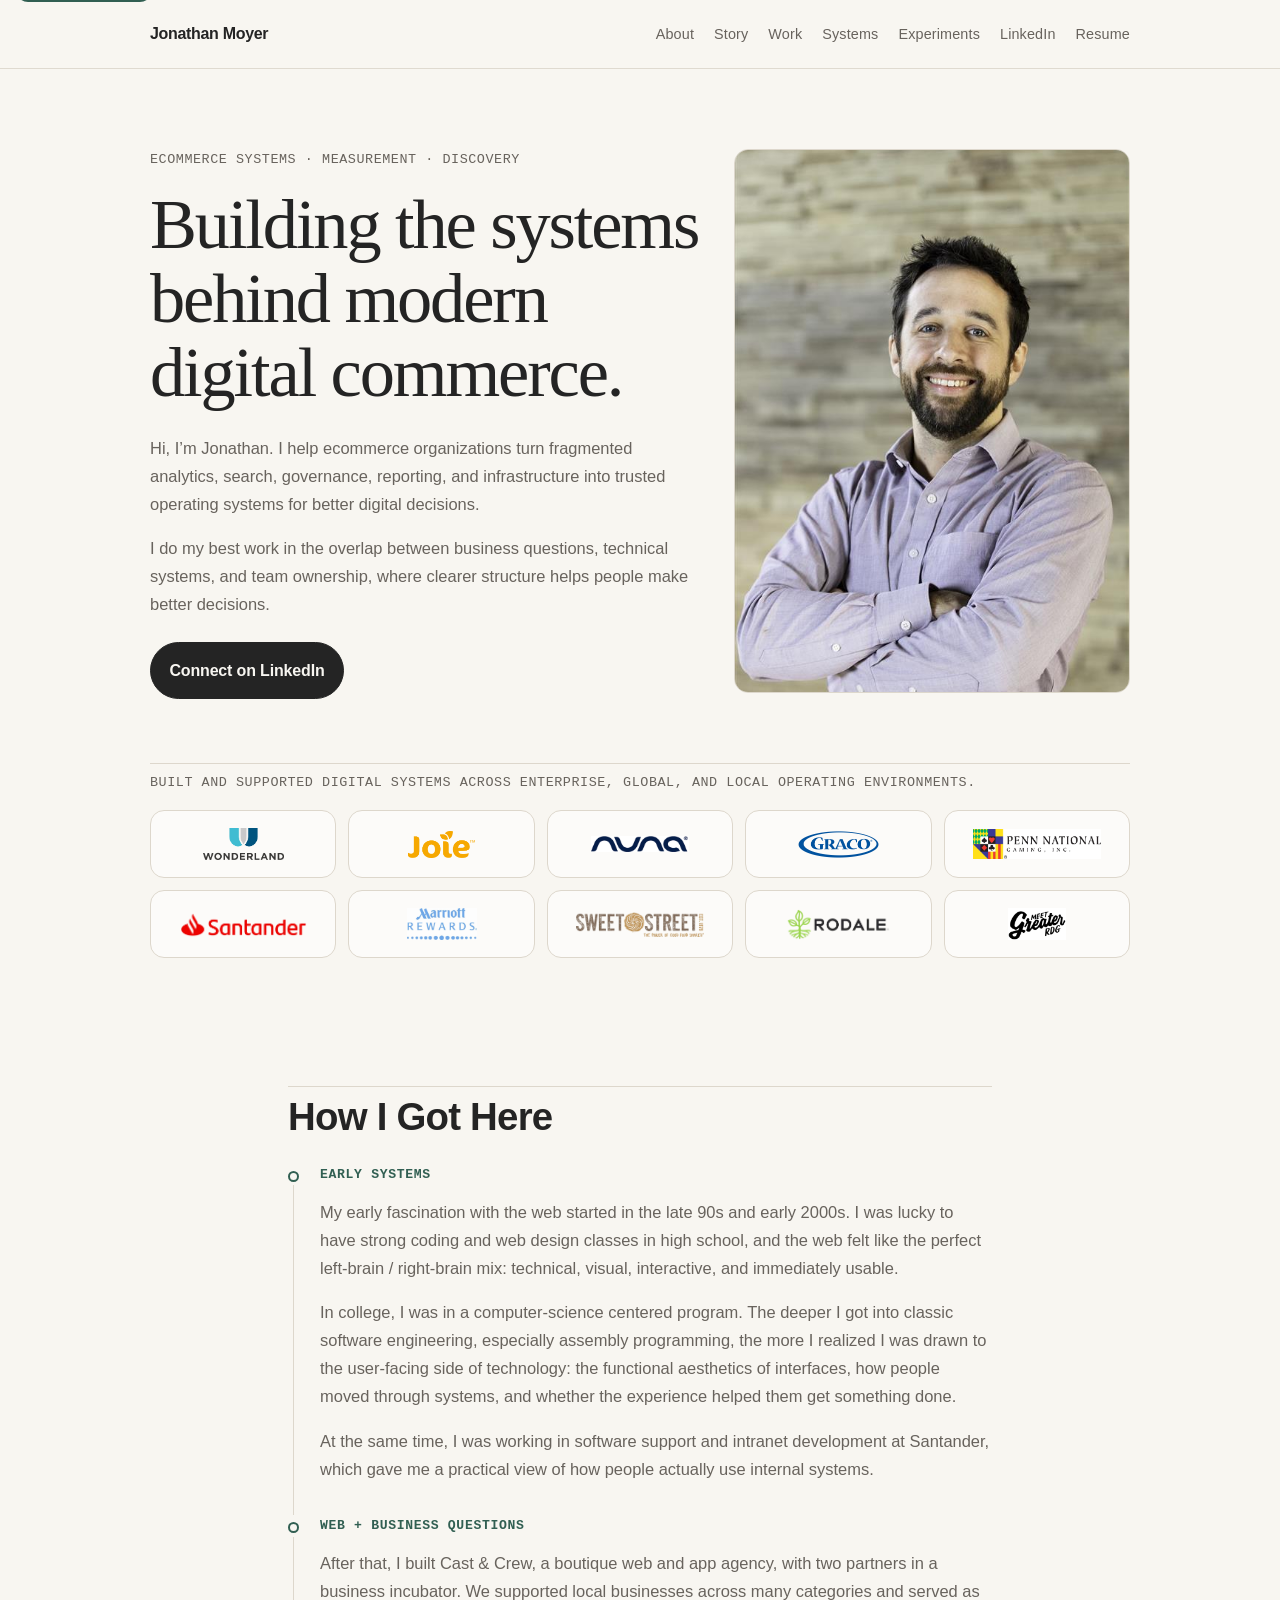
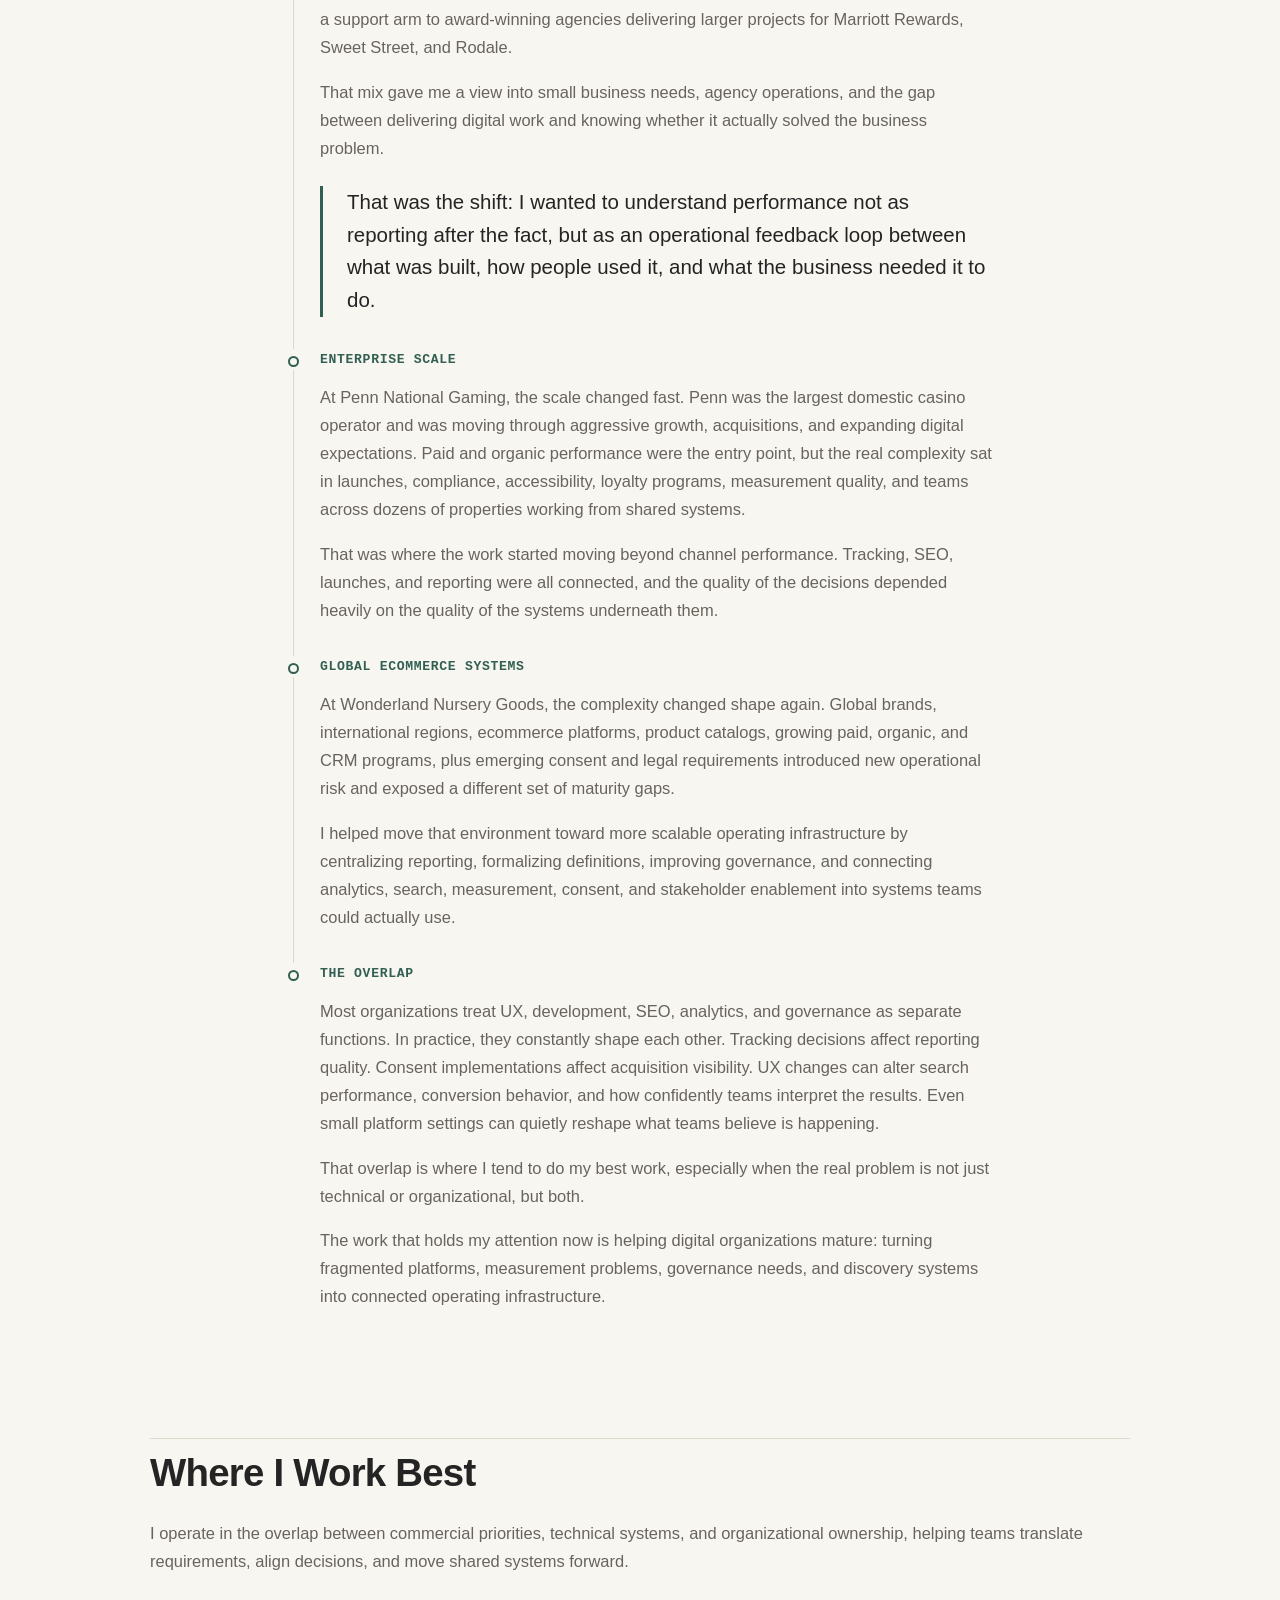
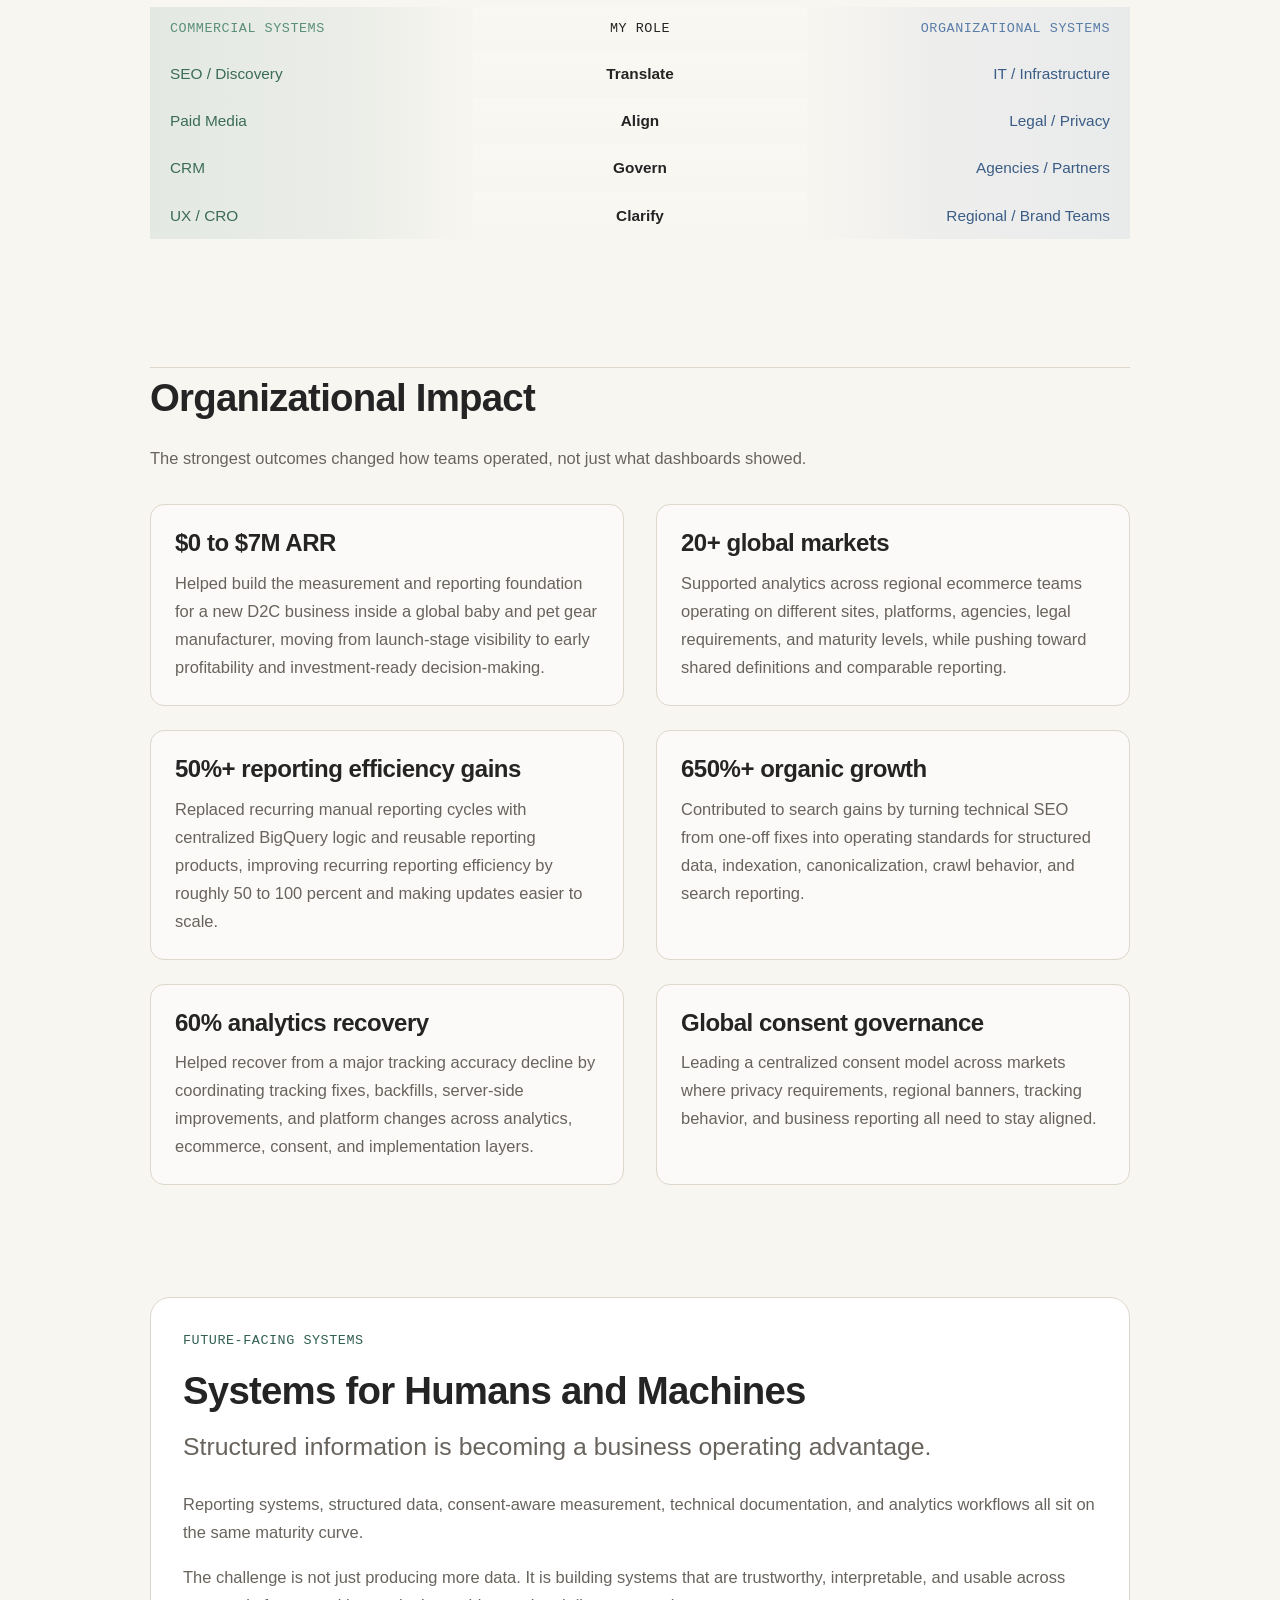
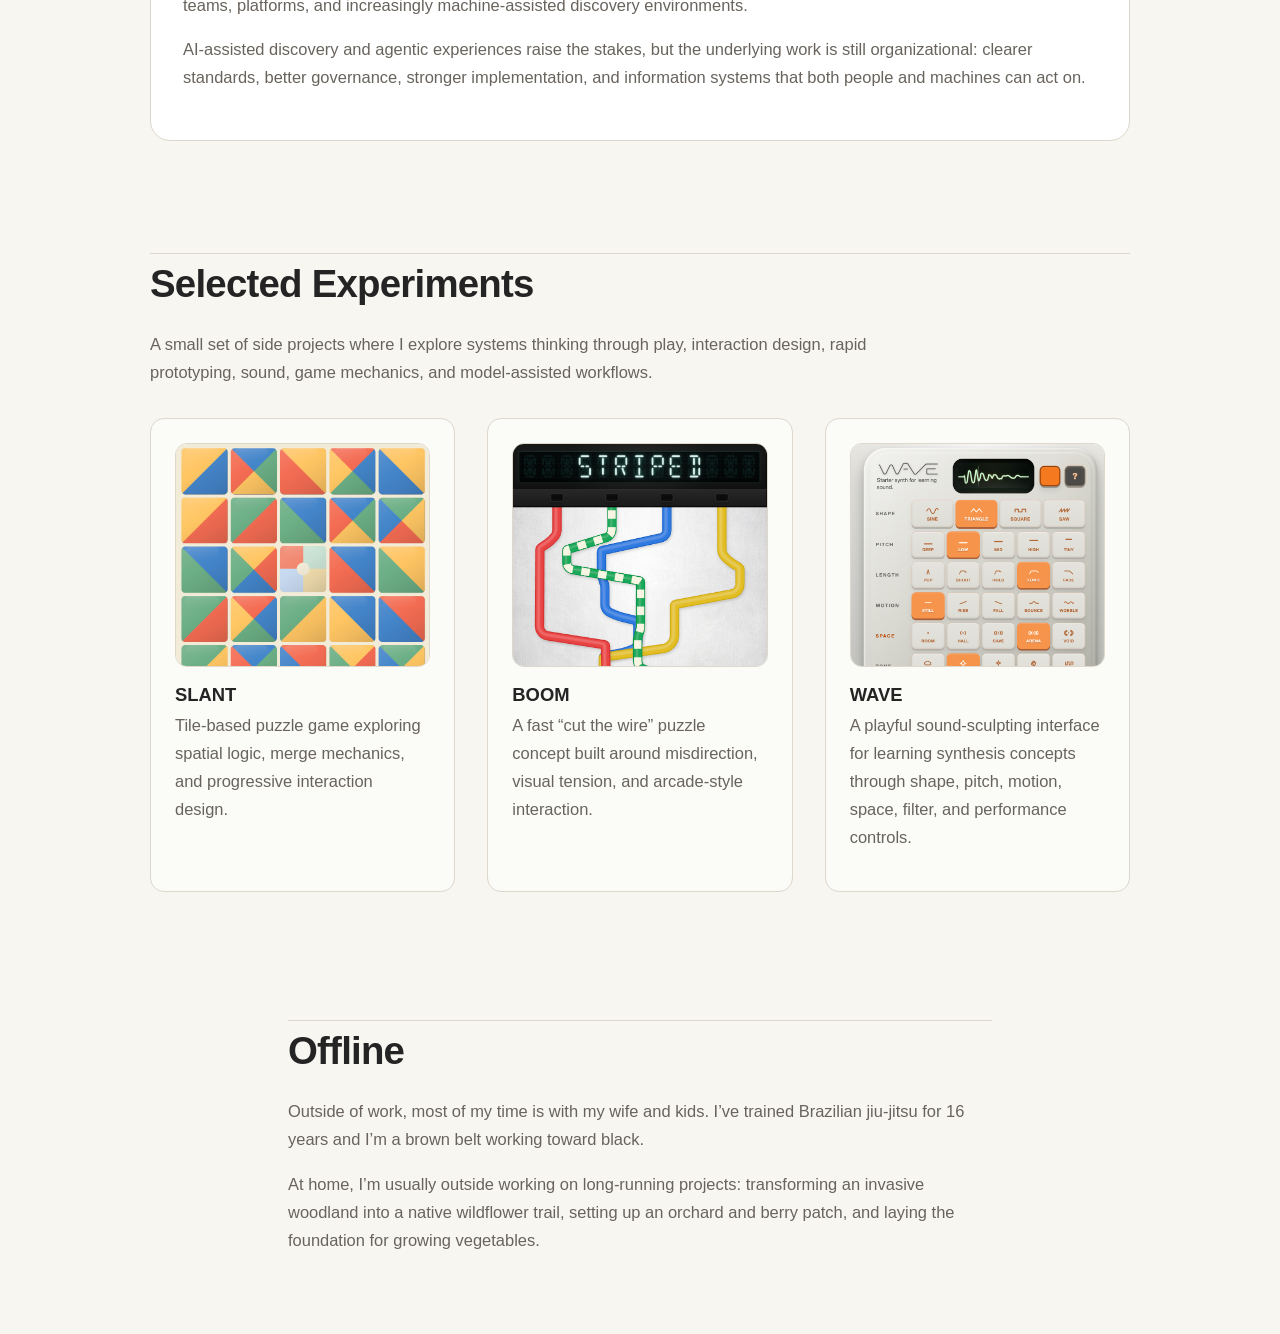
==== index.html @ b696baed "Launch" ====
<!DOCTYPE html>
<html lang="en">
  <head>
    <meta charset="UTF-8" />
    <meta name="viewport" content="width=device-width, initial-scale=1.0" />
    <meta
      name="description"
      content="Jonathan Moyer helps ecommerce organizations scale measurement, discovery, governance, and data infrastructure into trusted systems for better digital decision-making."
    />
    <title>Jonathan Moyer | Ecommerce Measurement Systems &amp; Digital Transformation</title>
    <link rel="canonical" href="https://jonathan-moyer.com/" />
    <meta property="og:type" content="profile" />
    <meta
      property="og:title"
      content="Jonathan Moyer | Ecommerce Measurement Systems & Digital Transformation"
    />
    <meta
      property="og:description"
      content="Measurement, discovery, governance, and data infrastructure for ecommerce organizations building more scalable digital operating systems."
    />
    <meta
      property="og:image"
      content="/assets/images/jonathan-moyer-portrait.jpg"
    />
    <meta property="og:url" content="https://jonathan-moyer.com/" />
    <meta name="twitter:card" content="summary_large_image" />
    <meta
      name="twitter:title"
      content="Jonathan Moyer | Ecommerce Measurement Systems & Digital Transformation"
    />
    <meta
      name="twitter:description"
      content="Measurement, discovery, governance, and data infrastructure for ecommerce organizations building more scalable digital operating systems."
    />
    <meta
      name="twitter:image"
      content="/assets/images/jonathan-moyer-portrait.jpg"
    />
    <link rel="llms.txt" href="/llms.txt" />
    <link rel="stylesheet" href="styles.css" />
    <script type="application/ld+json">
      {
        "@context": "https://schema.org",
        "@type": "Person",
        "name": "Jonathan Moyer",
        "url": "https://jonathan-moyer.com/",
        "image": "/assets/images/jonathan-moyer-portrait.jpg",
        "description": "Ecommerce analytics and measurement systems leader helping organizations turn fragmented analytics, search, governance, reporting, and infrastructure into trusted operating systems for better digital decisions.",
        "jobTitle": "Direct-to-Consumer Analytics Manager",
        "address": {
          "@type": "PostalAddress",
          "addressLocality": "Elverson",
          "addressRegion": "PA",
          "addressCountry": "US"
        },
        "sameAs": ["https://linkedin.com/in/jonathan-moyer"],
        "knowsAbout": [
          "Ecommerce measurement systems",
          "Data product strategy",
          "Technical SEO",
          "Search and discovery systems",
          "Digital analytics",
          "Consent governance",
          "Digital transformation",
          "Machine-readable systems",
          "Reporting infrastructure",
          "Platform governance",
          "BigQuery",
          "D2C ecommerce",
          "Structured data"
        ],
        "alumniOf": {
          "@type": "CollegeOrUniversity",
          "name": "Kutztown University"
        }
      }
    </script>
  </head>
  <body>
    <a class="skip-link" href="#main-content">Skip to content</a>

    <header class="site-header" id="top">
      <div class="container site-header__inner">
        <a class="site-title" href="#top">Jonathan Moyer</a>
        <nav class="site-nav" aria-label="Primary">
          <a href="#about">About</a>
          <a href="#story">Story</a>
          <a href="#work">Work</a>
          <a href="#systems">Systems</a>
          <a href="#projects">Experiments</a>
          <a
            href="https://linkedin.com/in/jonathan-moyer"
            target="_blank"
            rel="noreferrer"
            >LinkedIn</a
          >
          <a href="jonathan-moyer-resume.pdf" download>Resume</a>
        </nav>
      </div>
    </header>

    <main id="main-content" tabindex="-1">
      <!-- Hero -->
      <section class="section intro" id="about" aria-labelledby="about-heading">
        <div class="container intro__grid">
          <div class="intro__content">
            <p class="section-label">
              Ecommerce systems · Measurement · Discovery
            </p>
            <h1 id="about-heading">Building the systems behind modern digital commerce.</h1>
            <p>
              Hi, I&rsquo;m Jonathan. I help ecommerce organizations turn
              fragmented analytics, search, governance, reporting, and
              infrastructure into trusted operating systems for better digital
              decisions.
            </p>
            <p class="muted-note">
              I do my best work in the overlap between business questions,
              technical systems, and team ownership, where clearer structure
              helps people make better decisions.
            </p>

            <div class="hero-cta">
              <a
                class="button button--primary"
                href="https://linkedin.com/in/jonathan-moyer"
                target="_blank"
                rel="noreferrer"
              >
                Connect on LinkedIn
              </a>
            </div>

          </div>

          <figure class="photo-frame">
            <img
              class="profile-photo"
              src="assets/images/jonathan-moyer-portrait.jpg"
              alt="Portrait of Jonathan Moyer"
              width="533"
              height="800"
            />
          </figure>
        </div>
      </section>

      <!-- Brand strip -->
      <section class="section section--compact" aria-labelledby="brand-strip-heading">
        <div class="container">
          <h2 class="visually-hidden" id="brand-strip-heading">
            Organizations and brands
          </h2>
          <div class="section-heading section-heading--compact">
            <p class="section-label">
              Built and supported digital systems across enterprise, global,
              and local operating environments.
            </p>
          </div>

          <div class="logo-strip" aria-label="Organizations and brands">
            <div class="logo-tile logo-tile--image">
              <img
                src="assets/logos/wonderland.webp"
                alt="Wonderland logo"
                width="499"
                height="198"
                loading="lazy"
                decoding="async"
              />
            </div>
            <div class="logo-tile logo-tile--image">
              <img
                class="logo-image--scaled-down"
                src="assets/logos/joie.webp"
                alt="Joie logo"
                width="4174"
                height="1731"
                loading="lazy"
                decoding="async"
              />
            </div>
            <div class="logo-tile logo-tile--image">
              <img
                class="logo-image--nuna"
                src="assets/logos/nuna.webp"
                alt="Nuna logo"
                width="556"
                height="91"
                loading="lazy"
                decoding="async"
              />
            </div>
            <div class="logo-tile logo-tile--image">
              <img
                class="logo-image--scaled-down"
                src="assets/logos/graco.webp"
                alt="Graco logo"
                width="1280"
                height="432"
                loading="lazy"
                decoding="async"
              />
            </div>
            <div class="logo-tile logo-tile--image">
              <img
                src="assets/logos/tavo.webp"
                alt="Tavo logo"
                width="1653"
                height="388"
                loading="lazy"
                decoding="async"
              />
            </div>
            <div class="logo-tile logo-tile--image">
              <img
                src="assets/logos/santander.webp"
                alt="Santander logo"
                width="1053"
                height="237"
                loading="lazy"
                decoding="async"
              />
            </div>
            <div class="logo-tile logo-tile--image">
              <img
                src="assets/logos/marriott.webp"
                alt="Marriott logo"
                width="400"
                height="183"
                loading="lazy"
                decoding="async"
              />
            </div>
            <div class="logo-tile logo-tile--image">
              <img
                src="assets/logos/sweet-street.webp"
                alt="Sweet Street logo"
                width="1200"
                height="236"
                loading="lazy"
                decoding="async"
              />
            </div>
            <div class="logo-tile logo-tile--image">
              <img
                src="assets/logos/rodale.webp"
                alt="Rodale logo"
                width="916"
                height="272"
                loading="lazy"
                decoding="async"
              />
            </div>
            <div class="logo-tile logo-tile--image">
              <img
                src="assets/logos/meet-greater-reading.webp"
                alt="Meet Greater Reading logo"
                width="768"
                height="420"
                loading="lazy"
                decoding="async"
              />
            </div>
          </div>
        </div>
      </section>

      <!-- Story timeline -->
      <section class="section" id="story" aria-labelledby="story-heading">
        <div class="container prose-block">
          <div class="section-heading">
            <h2 id="story-heading">How I Got Here</h2>
          </div>

          <div class="story-flow">
            <div class="story-step">
              <p class="story-kicker">Early systems</p>
              <p>
                My early fascination with the web started in the late 90s and
                early 2000s. I was lucky to have strong coding and web design
                classes in high school, and the web felt like the perfect
                left-brain / right-brain mix: technical, visual, interactive,
                and immediately usable.
              </p>
              <p>
                In college, I was in a computer-science centered program. The
                deeper I got into classic software engineering, especially
                assembly programming, the more I realized I was drawn to the
                user-facing side of technology: the functional aesthetics of
                interfaces, how people moved through systems, and whether the
                experience helped them get something done.
              </p>
              <p>
                At the same time, I was working in software support and
                intranet development at Santander, which gave me a practical
                view of how people actually use internal systems.
              </p>
            </div>

            <div class="story-step">
              <p class="story-kicker">Web + business questions</p>
              <p>
                After that, I built Cast &amp; Crew, a boutique web and app
                agency, with two partners in a business incubator. We
                supported local businesses across many categories and served
                as a support arm to award-winning agencies delivering larger
                projects for Marriott Rewards, Sweet Street, and Rodale.
              </p>
              <p>
                That mix gave me a view into small business needs, agency
                operations, and the gap between delivering digital work and
                knowing whether it actually solved the business problem.
              </p>
              <p class="prose-callout">
                That was the shift: I wanted to understand performance not as
                reporting after the fact, but as an operational feedback loop
                between what was built, how people used it, and what the
                business needed it to do.
              </p>
            </div>

            <div class="story-step">
              <p class="story-kicker">Enterprise scale</p>
              <p>
                At Penn National Gaming, the scale changed fast. Penn was the
                largest domestic casino operator and was moving through
                aggressive growth, acquisitions, and expanding digital
                expectations. Paid and organic performance were the entry
                point, but the real complexity sat in launches, compliance,
                accessibility, loyalty programs, measurement quality, and
                teams across dozens of properties working from shared systems.
              </p>
              <p>
                That was where the work started moving beyond channel
                performance. Tracking, SEO, launches, and reporting were all
                connected, and the quality of the decisions depended heavily
                on the quality of the systems underneath them.
              </p>
            </div>

            <div class="story-step">
              <p class="story-kicker">Global ecommerce systems</p>
              <p>
                At Wonderland Nursery Goods, the complexity changed shape
                again. Global brands, international regions, ecommerce
                platforms, product catalogs, growing paid, organic, and CRM
                programs, plus emerging consent and legal requirements
                introduced new operational risk and exposed a different set
                of maturity gaps.
              </p>
              <p>
                I helped move that environment toward more scalable operating
                infrastructure by centralizing reporting, formalizing
                definitions, improving governance, and connecting analytics,
                search, measurement, consent, and stakeholder enablement into
                systems teams could actually use.
              </p>
            </div>

            <div class="story-step">
              <p class="story-kicker">The overlap</p>
              <p>
                Most organizations treat UX, development, SEO, analytics, and
                governance as separate functions. In practice, they
                constantly shape each other. Tracking decisions affect
                reporting quality. Consent implementations affect acquisition
                visibility. UX changes can alter search performance,
                conversion behavior, and how confidently teams interpret the
                results. Even small platform settings can quietly reshape
                what teams believe is happening.
              </p>
              <p>
                That overlap is where I tend to do my best work, especially
                when the real problem is not just technical or organizational,
                but both.
              </p>
              <p>
                The work that holds my attention now is helping digital
                organizations mature: turning fragmented platforms,
                measurement problems, governance needs, and discovery systems
                into connected operating infrastructure.
              </p>
            </div>
          </div>
        </div>
      </section>

      <!-- Operating model -->
      <section class="section" id="work" aria-labelledby="work-heading">
        <div class="container">
          <div class="section-heading">
            <h2 id="work-heading">Where I Work Best</h2>
          </div>

          <p class="section-intro">
            I operate in the overlap between commercial priorities, technical
            systems, and organizational ownership, helping teams translate
            requirements, align decisions, and move shared systems forward.
          </p>

          <div class="translation-model translation-model--desktop">
            <table class="translation-table" aria-label="Where I work best">
              <colgroup>
                <col class="translation-table__col--outer" />
                <col class="translation-table__col--center" />
                <col class="translation-table__col--outer" />
              </colgroup>
              <thead>
                <tr>
                  <th class="translation-head translation-head--inputs">
                    Commercial Systems
                  </th>
                  <th class="translation-head translation-head--center">
                    My Role
                  </th>
                  <th class="translation-head translation-head--constraints">
                    Organizational Systems
                  </th>
                </tr>
              </thead>
              <tbody>
                <tr>
                  <td class="translation-cell translation-cell--inputs">
                    <div class="translation-chip translation-chip--inputs">
                      SEO / Discovery
                    </div>
                  </td>
                  <td class="translation-cell translation-cell--center">
                    <div class="translation-chip translation-chip--center">
                      Translate
                    </div>
                  </td>
                  <td class="translation-cell translation-cell--constraints">
                    <div class="translation-chip translation-chip--constraints">
                      IT / Infrastructure
                    </div>
                  </td>
                </tr>
                <tr>
                  <td class="translation-cell translation-cell--inputs">
                    <div class="translation-chip translation-chip--inputs">
                      Paid Media
                    </div>
                  </td>
                  <td class="translation-cell translation-cell--center">
                    <div class="translation-chip translation-chip--center">
                      Align
                    </div>
                  </td>
                  <td class="translation-cell translation-cell--constraints">
                    <div class="translation-chip translation-chip--constraints">
                      Legal / Privacy
                    </div>
                  </td>
                </tr>
                <tr>
                  <td class="translation-cell translation-cell--inputs">
                    <div class="translation-chip translation-chip--inputs">
                      CRM
                    </div>
                  </td>
                  <td class="translation-cell translation-cell--center">
                    <div class="translation-chip translation-chip--center">
                      Govern
                    </div>
                  </td>
                  <td class="translation-cell translation-cell--constraints">
                    <div class="translation-chip translation-chip--constraints">
                      Agencies / Partners
                    </div>
                  </td>
                </tr>
                <tr>
                  <td class="translation-cell translation-cell--inputs">
                    <div class="translation-chip translation-chip--inputs">
                      UX / CRO
                    </div>
                  </td>
                  <td class="translation-cell translation-cell--center">
                    <div class="translation-chip translation-chip--center">
                      Clarify
                    </div>
                  </td>
                  <td class="translation-cell translation-cell--constraints">
                    <div class="translation-chip translation-chip--constraints">
                      Regional / Brand Teams
                    </div>
                  </td>
                </tr>
              </tbody>
            </table>
          </div>

          <div class="translation-stack translation-stack--mobile">
            <section class="translation-stack__group">
              <p class="translation-stack__eyebrow">Commercial Systems</p>
              <ul class="translation-stack__list" aria-label="Growth disciplines">
                <li>SEO / Discovery</li>
                <li>Paid Media</li>
                <li>CRM</li>
                <li>UX / CRO</li>
              </ul>
            </section>

            <section class="translation-stack__group translation-stack__group--center">
              <p class="translation-stack__eyebrow">My Role</p>
              <ul class="translation-stack__list" aria-label="Core operating actions">
                <li>Translate</li>
                <li>Align</li>
                <li>Govern</li>
                <li>Clarify</li>
              </ul>
            </section>

            <section class="translation-stack__group">
              <p class="translation-stack__eyebrow">
                Organizational Systems
              </p>
              <ul
                class="translation-stack__list"
                aria-label="Operating environment"
              >
                <li>IT / Infrastructure</li>
                <li>Legal / Privacy</li>
                <li>Agencies / Partners</li>
                <li>Regional / Brand Teams</li>
              </ul>
            </section>
          </div>
        </div>
      </section>

      <!-- Organizational impact -->
      <section class="section" id="impact" aria-labelledby="impact-heading">
        <div class="container">
          <div class="section-heading">
            <h2 id="impact-heading">Organizational Impact</h2>
          </div>

          <p class="section-intro">
            The strongest outcomes changed how teams operated, not just what
            dashboards showed.
          </p>

          <div class="impact-cards">
            <article class="impact-card">
              <h3>$0 to $7M ARR</h3>
              <p>
                Helped build the measurement and reporting foundation for a
                new D2C business inside a global baby and pet gear
                manufacturer, moving from launch-stage visibility to early
                profitability and investment-ready decision-making.
              </p>
            </article>

            <article class="impact-card">
              <h3>20+ global markets</h3>
              <p>
                Supported analytics across regional ecommerce teams operating
                on different sites, platforms, agencies, legal requirements,
                and maturity levels, while pushing toward shared definitions
                and comparable reporting.
              </p>
            </article>

            <article class="impact-card">
              <h3>50%+ reporting efficiency gains</h3>
              <p>
                Replaced recurring manual reporting cycles with centralized
                BigQuery logic and reusable reporting products, improving
                recurring reporting efficiency by roughly 50 to 100 percent
                and making updates easier to scale.
              </p>
            </article>

            <article class="impact-card">
              <h3>650%+ organic growth</h3>
              <p>
                Contributed to search gains by turning technical SEO from
                one-off fixes into operating standards for structured data,
                indexation, canonicalization, crawl behavior, and search
                reporting.
              </p>
            </article>

            <article class="impact-card">
              <h3>60% analytics recovery</h3>
              <p>
                Helped recover from a major tracking accuracy decline by
                coordinating tracking fixes, backfills, server-side
                improvements, and platform changes across analytics,
                ecommerce, consent, and implementation layers.
              </p>
            </article>

            <article class="impact-card">
              <h3>Global consent governance</h3>
              <p>
                Leading a centralized consent model across markets where
                privacy requirements, regional banners, tracking behavior,
                and business reporting all need to stay aligned.
              </p>
            </article>
          </div>
        </div>
      </section>

      <!-- Future-facing systems -->
      <section class="section section--ai-process" id="systems" aria-labelledby="systems-heading">
        <div class="container">
          <div class="ai-process-card">
            <p class="section-label">Future-facing systems</p>
            <h2 id="systems-heading">Systems for Humans and Machines</h2>
            <p class="ai-process-lede">
              Structured information is becoming a business operating
              advantage.
            </p>
            <p>
              Reporting systems, structured data, consent-aware measurement,
              technical documentation, and analytics workflows all sit on the
              same maturity curve.
            </p>
            <p>
              The challenge is not just producing more data. It is building
              systems that are trustworthy, interpretable, and usable across
              teams, platforms, and increasingly machine-assisted discovery
              environments.
            </p>
            <p>
              AI-assisted discovery and agentic experiences raise the stakes,
              but the underlying work is still organizational: clearer
              standards, better governance, stronger implementation, and
              information systems that both people and machines can act on.
            </p>
          </div>
        </div>
      </section>

      <!-- Selected experiments -->
      <section class="section" id="projects" aria-labelledby="projects-heading">
        <div class="container">
          <div class="section-heading">
            <h2 id="projects-heading">Selected Experiments</h2>
          </div>

          <div class="prose-block prose-block--wide">
            <p>
              A small set of side projects where I explore systems thinking
              through play, interaction design, rapid prototyping, sound,
              game mechanics, and model-assisted workflows.
            </p>
          </div>

          <div class="project-grid">
            <article class="project-card">
              <img
                class="project-preview"
                src="assets/projects/slant-preview.png"
                alt="SLANT project preview showing the puzzle game interface"
                width="800"
                height="800"
                loading="lazy"
                decoding="async"
              />
              <h3>SLANT</h3>
              <p>
                Tile-based puzzle game exploring spatial logic, merge
                mechanics, and progressive interaction design.
              </p>
            </article>

            <article class="project-card">
              <img
                class="project-preview"
                src="assets/projects/boom-preview.png"
                alt="BOOM project preview showing the puzzle game interface"
                width="800"
                height="800"
                loading="lazy"
                decoding="async"
              />
              <h3>BOOM</h3>
              <p>
                A fast &ldquo;cut the wire&rdquo; puzzle concept built around
                misdirection, visual tension, and arcade-style interaction.
              </p>
            </article>

            <article class="project-card">
              <img
                class="project-preview"
                src="assets/projects/wave-preview.png"
                alt="WAVE project preview showing a sound synthesis interface study"
                width="240"
                height="408"
                loading="lazy"
                decoding="async"
              />
              <h3>WAVE</h3>
              <p>
                A playful sound-sculpting interface for learning synthesis
                concepts through shape, pitch, motion, space, filter, and
                performance controls.
              </p>
            </article>
          </div>
        </div>
      </section>

      <!-- Offline / personal context -->
      <section class="section" id="offline" aria-labelledby="offline-heading">
        <div class="container prose-block">
          <div class="section-heading">
            <h2 id="offline-heading">Offline</h2>
          </div>

          <p>
            Outside of work, most of my time is with my wife and kids.
            I&rsquo;ve trained Brazilian jiu-jitsu for 16 years and I&rsquo;m a
            brown belt working toward black.
          </p>
          <p>
            At home, I&rsquo;m usually outside working on long-running projects:
            transforming an invasive woodland into a native wildflower trail,
            setting up an orchard and berry patch, and laying the foundation
            for growing vegetables.
          </p>
        </div>
      </section>

    </main>
  </body>
</html>
---- styles.css ----
:root {
  --color-bg: #f8f6f1;
  --color-surface: #ffffff;
  --color-text: #242424;
  --color-muted: #68635d;
  --color-border: #ddd7cc;
  --color-accent: #315f52;
  --color-accent-soft: #e5eee9;
  --max-width: 980px;
  --radius: 14px;
  --font-sans: "IBM Plex Sans", "Inter", "Segoe UI", sans-serif;
  --font-serif: "Iowan Old Style", "Palatino Linotype", "Book Antiqua",
    "Georgia", serif;
  --font-mono: "IBM Plex Mono", "SFMono-Regular", monospace;
  --font-heading: var(--font-sans);
  --font-body: var(--font-sans);
  --space-1: 0.5rem;
  --space-2: 0.75rem;
  --space-3: 1rem;
  --space-4: 1.5rem;
  --space-5: 2rem;
  --space-6: 3rem;
  --space-7: 4rem;
  --space-8: 5rem;
}

*,
*::before,
*::after {
  box-sizing: border-box;
}

html {
  scroll-behavior: smooth;
}

body {
  margin: 0;
  background: var(--color-bg);
  color: var(--color-text);
  font-family: var(--font-sans);
  line-height: 1.7;
  text-rendering: optimizeLegibility;
}

a {
  color: var(--color-accent);
  text-decoration-thickness: 0.08em;
  text-underline-offset: 0.16em;
}

a:hover {
  color: #22483d;
}

a:focus-visible,
button:focus-visible {
  outline: 3px solid rgba(49, 95, 82, 0.28);
  outline-offset: 4px;
}

.skip-link {
  position: absolute;
  left: 1rem;
  top: -3rem;
  z-index: 20;
  padding: 0.7rem 0.95rem;
  border-radius: 0.75rem;
  background: var(--color-accent);
  color: #fff;
}

.skip-link:focus {
  top: 1rem;
}

main:focus {
  outline: none;
}

.container {
  width: min(calc(100% - 2rem), var(--max-width));
  margin: 0 auto;
}

.visually-hidden {
  position: absolute;
  width: 1px;
  height: 1px;
  padding: 0;
  margin: -1px;
  overflow: hidden;
  clip: rect(0, 0, 0, 0);
  white-space: nowrap;
  border: 0;
}

.section {
  padding: var(--space-7) 0;
  scroll-margin-top: 5rem;
}

.section--compact {
  padding-top: 0;
}

.section--ai-process {
  padding: var(--space-6) 0;
}

.site-header {
  position: sticky;
  top: 0;
  z-index: 10;
  border-bottom: 1px solid rgba(221, 215, 204, 0.9);
  background: rgba(248, 246, 241, 0.92);
  backdrop-filter: blur(8px);
}

.site-header__inner {
  display: flex;
  align-items: center;
  justify-content: space-between;
  gap: var(--space-3);
  min-height: 4.25rem;
}

.site-title {
  font-family: var(--font-heading);
  color: var(--color-text);
  font-size: 1rem;
  font-weight: 700;
  letter-spacing: -0.02em;
  text-decoration: none;
}

.site-nav {
  display: flex;
  flex-wrap: wrap;
  justify-content: flex-end;
  gap: 0.75rem 1.25rem;
}

.site-nav a {
  color: var(--color-muted);
  font-family: var(--font-body);
  font-size: 0.9rem;
  font-weight: 500;
  letter-spacing: 0.01em;
  text-decoration: none;
}

.site-nav a:hover,
.site-nav a:focus-visible {
  color: var(--color-text);
}

.intro {
  padding-top: var(--space-8);
}

.intro__grid {
  display: grid;
  gap: var(--space-5);
  align-items: start;
}

.intro__content,
.prose-block,
.timeline,
.topic-list,
.statement-list,
.simple-list,
.contact-list {
  max-width: 44rem;
}

h1,
h2,
h3,
p,
ul,
ol,
dl,
figure {
  margin-top: 0;
}

h1 {
  margin-bottom: var(--space-4);
  font-family: var(--font-serif);
  font-size: clamp(2.7rem, 7vw, 4.4rem);
  font-weight: 500;
  line-height: 1.05;
  letter-spacing: -0.03em;
}

h2 {
  margin-bottom: var(--space-4);
  font-size: clamp(1.8rem, 4vw, 2.4rem);
  line-height: 1.15;
  letter-spacing: -0.02em;
}

h3 {
  margin-bottom: 0.25rem;
  font-size: 1.15rem;
  line-height: 1.3;
}

p,
li,
dd,
figcaption {
  font-size: 1.03rem;
}

.section-label {
  margin-bottom: var(--space-3);
  color: var(--color-muted);
  font-family: var(--font-mono);
  font-size: 0.84rem;
  letter-spacing: 0.04em;
  text-transform: uppercase;
}

.section-label::before {
  display: none;
}

.intro__content p,
.prose-block p,
.timeline__content p,
.topic-list dd,
.contact-list li,
.project-card p,
.impact-item,
figcaption,
.muted-note {
  color: var(--color-muted);
}

.section-heading {
  margin-bottom: var(--space-4);
  padding-top: var(--space-1);
  border-top: 1px solid var(--color-border);
}

.section-heading--compact {
  margin-bottom: var(--space-3);
}

.inline-links {
  display: grid;
  gap: var(--space-3);
  margin: var(--space-5) 0 0;
  padding: 0;
  list-style: none;
}

.inline-links li {
  display: flex;
  flex-wrap: wrap;
  gap: 0.5rem;
  padding-top: var(--space-3);
  border-top: 1px solid var(--color-border);
}

.inline-links span {
  min-width: 4.5rem;
  color: var(--color-text);
  font-weight: 600;
}

.prose-block ul:not(.inline-links):not(.capability-list),
.story-step ul:not(.capability-list),
.ai-process-card ul:not(.capability-list) {
  margin: var(--space-3) 0;
  padding: 0;
  list-style: none;
}

.prose-block ul:not(.inline-links):not(.capability-list) li,
.story-step ul:not(.capability-list) li,
.ai-process-card ul:not(.capability-list) li {
  position: relative;
  margin-bottom: 0.75rem;
  padding-left: 1.15rem;
}

.prose-block ul:not(.inline-links):not(.capability-list) li::before,
.story-step ul:not(.capability-list) li::before,
.ai-process-card ul:not(.capability-list) li::before {
  content: "";
  position: absolute;
  left: 0;
  top: 0.72em;
  width: 0.42rem;
  height: 0.42rem;
  border: 1px solid rgba(104, 99, 93, 0.55);
  border-radius: 999px;
  background: var(--color-bg);
  box-shadow: 0 0 0 2px rgba(49, 95, 82, 0.025);
  transform: translateY(-50%);
}

.prose-block ul:not(.inline-links):not(.capability-list) li:last-child,
.story-step ul:not(.capability-list) li:last-child,
.ai-process-card ul:not(.capability-list) li:last-child {
  margin-bottom: 0;
}

.hero-cta {
  margin-top: var(--space-4);
}

.hero-cta__note {
  margin-top: var(--space-3);
  max-width: 30rem;
  color: var(--color-muted);
  font-size: 0.96rem;
}

.button {
  display: inline-flex;
  align-items: center;
  justify-content: center;
  padding: 0.85rem 1.15rem;
  border-radius: 999px;
  text-decoration: none;
  transition: background-color 160ms ease, border-color 160ms ease, color 160ms ease;
}

.button--primary {
  background: var(--color-text);
  color: var(--color-bg);
  border: 1px solid var(--color-text);
  font-weight: 600;
  letter-spacing: -0.01em;
}

.button--primary:hover {
  background: transparent;
  color: var(--color-text);
}

.photo-frame {
  margin: 0;
}

.profile-photo {
  display: block;
  width: 100%;
  height: 25rem;
  border: 1px solid var(--color-border);
  border-radius: var(--radius);
  background: rgba(255, 255, 255, 0.75);
  object-fit: cover;
  object-position: 52% 18%;
}

.placeholder-box {
  display: grid;
  place-items: center;
  min-height: 12rem;
  padding: var(--space-4);
  border: 1px dashed #b9c2bc;
  border-radius: var(--radius);
  background:
    linear-gradient(180deg, rgba(229, 238, 233, 0.7), rgba(255, 255, 255, 0.9));
  color: var(--color-muted);
  text-align: center;
}

.placeholder-box span {
  max-width: 14rem;
}

.placeholder-box--photo {
  min-height: 22rem;
}

.photo-frame figcaption {
  margin-top: var(--space-2);
}

.logo-strip {
  display: grid;
  grid-template-columns: repeat(2, minmax(0, 1fr));
  gap: var(--space-2);
}

.logo-tile {
  display: flex;
  align-items: center;
  justify-content: center;
  min-height: 4.25rem;
  padding: 0.9rem 1rem;
  border: 1px solid var(--color-border);
  border-radius: var(--radius);
  background: rgba(255, 255, 255, 0.6);
  color: var(--color-muted);
  font-size: 0.96rem;
}

.logo-tile--text {
  justify-content: flex-start;
}

.logo-tile--image {
  padding: 0.85rem 1rem;
}

.logo-tile img {
  display: block;
  width: auto;
  max-width: 84%;
  height: 2rem;
  max-height: none;
  object-fit: contain;
  object-position: center;
  filter: none;
  opacity: 1;
  mix-blend-mode: normal;
}

.logo-tile img.logo-image--scaled-down {
  height: 1.72rem;
}

.logo-tile img.logo-image--nuna {
  height: 1rem;
}

.timeline {
  margin: 0;
  padding: 0;
  list-style: none;
}

.timeline__item {
  display: grid;
  gap: var(--space-2);
  padding: var(--space-4) 0;
  border-top: 1px solid var(--color-border);
}

.timeline__item:last-child {
  border-bottom: 1px solid var(--color-border);
}

.timeline__date {
  margin: 0;
  color: var(--color-muted);
  font-family: var(--font-mono);
  font-size: 0.84rem;
  letter-spacing: 0.04em;
  text-transform: uppercase;
}

.timeline__org {
  margin-bottom: var(--space-2);
  color: var(--color-text);
  font-weight: 600;
}

.section-intro {
  margin-bottom: var(--space-5);
  color: var(--color-muted);
}

#work .section-heading {
  padding-top: var(--space-2);
  margin-bottom: var(--space-3);
}

#work .section-intro {
  margin-bottom: var(--space-5);
}

.translation-model {
  margin-top: var(--space-3);
}

.translation-model--desktop {
  display: block;
}

.translation-table {
  width: 100%;
  border-collapse: collapse;
  table-layout: fixed;
  font-family: inherit;
  border: none;
  background: transparent;
}

.translation-table,
.translation-table thead,
.translation-table tbody,
.translation-table tr,
.translation-table th,
.translation-table td {
  border: 0;
}

.translation-table th,
.translation-table td {
  padding: 0.85rem 1rem;
  border: none;
  vertical-align: middle;
  font-family: inherit;
}

.translation-table__col--outer {
  width: 33%;
}

.translation-table__col--center {
  width: 34%;
}

.translation-head {
  font-family: var(--font-mono);
  font-size: 0.72rem;
  font-weight: 450;
  letter-spacing: 0.05em;
  text-transform: uppercase;
  text-align: left;
  padding-top: 0;
  padding-bottom: 0.7rem;
}

.translation-table thead th.translation-head {
  font-family: var(--font-mono) !important;
  font-size: 0.84rem;
  font-weight: 400;
  letter-spacing: 0.04em;
  line-height: 1.2;
  text-transform: uppercase;
}

.translation-head--inputs {
  color: #5a8f7b;
}

.translation-head--center {
  color: var(--color-text);
  text-align: center;
}

.translation-head--constraints {
  color: #5a7da8;
}

.translation-chip {
  display: block;
  width: 100%;
  padding: 0;
  border: none;
  border-radius: 0;
  background: transparent;
  font-size: 0.96rem;
  line-height: 1.3;
}

.translation-chip--inputs {
  color: #3a6b5a;
}

.translation-chip--constraints {
  color: #3a5c85;
}

.translation-chip--center {
  color: var(--color-text);
  font-weight: 600;
  text-align: center;
}

.translation-cell--inputs,
.translation-head--inputs {
  background: linear-gradient(
    to right,
    rgba(90, 143, 123, 0.12) 0%,
    rgba(90, 143, 123, 0.08) 62%,
    rgba(248, 246, 241, 0.96) 100%
  );
}

.translation-cell--center,
.translation-head--center {
  background:
    linear-gradient(
      180deg,
      rgba(250, 248, 243, 0.98) 0%,
      rgba(248, 246, 241, 0.98) 100%
    );
}

.translation-cell--constraints,
.translation-head--constraints {
  background: linear-gradient(
    to left,
    rgba(90, 125, 168, 0.09) 0%,
    rgba(90, 125, 168, 0.06) 62%,
    rgba(248, 246, 241, 0.96) 100%
  );
}

.translation-stack--mobile {
  display: none;
  gap: 1rem;
}

.translation-stack__group {
  display: grid;
  gap: 0.55rem;
}

.translation-stack__group--center {
  padding: 0.8rem 0.9rem 0.85rem;
  border-radius: 8px;
  background: rgba(234, 232, 245, 0.4);
}

.translation-stack__eyebrow {
  color: rgba(36, 36, 36, 0.56);
  font-family: var(--font-mono);
  font-size: 0.72rem;
  font-weight: 500;
  letter-spacing: 0.04em;
  text-transform: uppercase;
}

.translation-stack__group:first-child .translation-stack__eyebrow {
  color: #5a8f7b;
}

.translation-stack__group--center .translation-stack__eyebrow {
  color: #4a45a0;
}

.translation-stack__group:last-child .translation-stack__eyebrow {
  color: #5a7da8;
}

.translation-stack__list {
  margin: 0;
  padding: 0;
  list-style: none;
  display: grid;
  gap: 0.55rem;
}

.translation-stack__list li {
  padding: 0.62rem 0.85rem;
  border-radius: 6px;
  background: rgba(255, 255, 255, 0.76);
  color: rgba(36, 36, 36, 0.82);
}

.translation-stack__group:first-child .translation-stack__list li {
  color: #3a6b5a;
}

.translation-stack__group--center .translation-stack__list li {
  color: #2a2660;
  font-weight: 600;
}

.translation-stack__group:last-child .translation-stack__list li {
  color: #3a5c85;
}

.impact-cards {
  display: grid;
  gap: var(--space-4);
}

.impact-card {
  padding: var(--space-4);
  border: 1px solid var(--color-border);
  border-radius: var(--radius);
  background: rgba(255, 255, 255, 0.52);
}

.impact-card h3 {
  display: block;
  margin: 0 0 var(--space-2);
  color: var(--color-text);
  font-size: clamp(1.2rem, 2.4vw, 1.5rem);
  line-height: 1.15;
  letter-spacing: -0.02em;
}

.impact-card p {
  margin-bottom: 0;
  color: var(--color-muted);
}

.prose-block--wide {
  max-width: 46rem;
  margin-bottom: var(--space-5);
}

.prose-callout {
  margin: var(--space-4) 0;
  padding-left: var(--space-4);
  border-left: 3px solid var(--color-accent);
  color: var(--color-text) !important;
  font-size: clamp(1.12rem, 2vw, 1.28rem);
  line-height: 1.6;
}

.story-flow {
  display: grid;
  gap: var(--space-5);
}

.story-step {
  position: relative;
  padding-left: var(--space-5);
}

.story-step::before {
  content: "";
  position: absolute;
  left: 0;
  top: 0.45rem;
  width: 0.7rem;
  height: 0.7rem;
  border: 2px solid var(--color-accent);
  border-radius: 999px;
  background: var(--color-bg);
}

.story-step::after {
  content: "";
  position: absolute;
  left: 0.34rem;
  top: 1.35rem;
  bottom: calc(var(--space-5) * -1);
  width: 1px;
  background: var(--color-border);
}

.story-step:last-child::after {
  display: none;
}

.story-kicker {
  margin-bottom: var(--space-2);
  color: var(--color-accent) !important;
  font-family: var(--font-mono);
  font-size: 0.82rem;
  font-weight: 600;
  letter-spacing: 0.05em;
  text-transform: uppercase;
}

.story-step p:last-child {
  margin-bottom: 0;
}

.ai-process-card {
  padding: var(--space-5);
  border: 1px solid var(--color-border);
  border-radius: calc(var(--radius) + 6px);
  background: var(--color-surface);
}

.ai-process-card h2 {
  margin-bottom: var(--space-3);
}

.ai-process-card p {
  color: var(--color-muted);
}

.ai-process-card .section-label {
  color: var(--color-accent);
}

.ai-process-lede {
  color: var(--color-text);
  font-size: clamp(1.25rem, 2.4vw, 1.55rem);
  line-height: 1.45;
}

.project-grid {
  display: grid;
  gap: var(--space-4);
}

.project-card {
  padding: var(--space-4);
  border: 1px solid var(--color-border);
  border-radius: var(--radius);
  background: rgba(255, 255, 255, 0.55);
}

.project-preview {
  display: block;
  width: 100%;
  height: 14rem;
  border: 1px solid var(--color-border);
  border-radius: calc(var(--radius) - 2px);
  object-fit: cover;
  object-position: center top;
  background: rgba(255, 255, 255, 0.85);
}

.project-card h3 {
  margin-top: var(--space-3);
}

.project-links {
  display: flex;
  flex-wrap: wrap;
  gap: 0.9rem 1.25rem;
  margin-top: var(--space-3);
}

.statement-list,
.simple-list,
.contact-list {
  margin-bottom: 0;
  padding-left: 1.2rem;
}

.statement-list li,
.simple-list li,
.contact-list li {
  margin-bottom: var(--space-3);
}

.impact-grid {
  display: grid;
  gap: var(--space-3);
}

.impact-item {
  display: grid;
  gap: 0.35rem;
  padding: var(--space-3) 0;
  border-top: 1px solid var(--color-border);
}

.impact-item strong {
  color: var(--color-text);
  font-size: 1.35rem;
  line-height: 1.1;
  letter-spacing: -0.02em;
}

.impact-item span {
  color: var(--color-muted);
}

.impact-item:last-child {
  border-bottom: 1px solid var(--color-border);
}

@media (max-width: 680px) {
  .site-header__inner {
    align-items: flex-start;
    flex-direction: column;
    gap: 0.6rem;
    padding: 0.9rem 0;
  }

  .site-nav {
    width: 100%;
    flex-wrap: nowrap;
    justify-content: flex-start;
    gap: 0.65rem;
    overflow-x: auto;
    padding-bottom: 0.2rem;
    scrollbar-width: none;
    -webkit-overflow-scrolling: touch;
  }

  .site-nav::-webkit-scrollbar {
    display: none;
  }

  .site-nav a {
    white-space: nowrap;
    font-size: 0.82rem;
  }

  .story-step {
    padding-left: var(--space-4);
  }

  .intro__grid {
    gap: var(--space-4);
  }

  .profile-photo {
    height: 20rem;
    object-position: 52% 18%;
  }

  .translation-table th,
  .translation-table td {
    padding: 0.65rem 0.45rem;
  }

  .translation-table thead th.translation-head {
    font-size: 0.58rem;
    letter-spacing: 0.035em;
    line-height: 1.25;
  }

  .translation-chip {
    font-size: 0.78rem;
    line-height: 1.25;
  }

  .translation-chip--center {
    font-weight: 650;
  }

  .translation-table__col--outer {
    width: 34%;
  }

  .translation-table__col--center {
    width: 32%;
  }
}

@media (min-width: 760px) {
  .intro__grid {
    grid-template-columns: minmax(0, 1.28fr) minmax(20rem, 0.92fr);
    align-items: stretch;
  }

  .photo-frame {
    height: 100%;
  }

  .profile-photo {
    height: 34rem;
  }

  .timeline__item {
    grid-template-columns: 11rem minmax(0, 1fr);
    gap: var(--space-5);
  }

  .project-grid,
  .impact-cards {
    grid-template-columns: repeat(2, minmax(0, 1fr));
    column-gap: var(--space-5);
  }

  .logo-strip {
    grid-template-columns: repeat(5, minmax(0, 1fr));
  }

  .simple-list {
    columns: 2;
    column-gap: var(--space-6);
  }

  .simple-list li {
    break-inside: avoid;
  }
}

@media (min-width: 900px) {
  .translation-model {
    margin-top: var(--space-3);
  }

  .translation-model--desktop {
    overflow: visible;
    border-radius: 0;
    background: rgba(255, 255, 255, 0.12);
  }

  .translation-table {
    margin: 0 auto;
    overflow: visible;
    border-radius: 0;
    background: rgba(248, 246, 241, 0.92);
  }

  .translation-table th,
  .translation-table td {
    padding-left: 1.25rem;
    padding-right: 1.25rem;
  }

  .translation-cell--inputs,
  .translation-head--inputs {
    background: linear-gradient(
      to right,
      rgba(90, 143, 123, 0.12) 0%,
      rgba(90, 143, 123, 0.08) 62%,
      rgba(248, 246, 241, 0.96) 100%
    );
  }

  .translation-cell--center,
  .translation-head--center {
    background:
      linear-gradient(
        180deg,
        rgba(250, 248, 243, 0.98) 0%,
        rgba(248, 246, 241, 0.98) 100%
      );
  }

  .translation-cell--constraints,
  .translation-head--constraints {
    background: linear-gradient(
      to left,
      rgba(90, 125, 168, 0.09) 0%,
      rgba(90, 125, 168, 0.06) 62%,
      rgba(248, 246, 241, 0.96) 100%
    );
  }

  .translation-head {
    padding-top: 1rem;
    padding-bottom: 0.8rem;
    font-size: 0.84rem;
    font-weight: 400;
    letter-spacing: 0.04em;
  }

  .translation-head--inputs {
    color: #5a8f7b;
  }

  .translation-head--center {
    color: var(--color-text);
  }

  .translation-head--constraints {
    color: #5a7da8;
    text-align: right;
  }

  .translation-chip--inputs {
    color: #3a6b5a;
  }

  .translation-chip--constraints {
    color: #3a5c85;
    text-align: right;
  }

  .translation-chip--center {
    color: var(--color-text);
    text-align: center;
    font-weight: 650;
  }

  .translation-cell--center,
  .translation-head--center {
    text-align: center;
  }

  .translation-cell--constraints {
    text-align: right;
  }
}

@media (min-width: 980px) {
  .project-grid {
    grid-template-columns: repeat(3, minmax(0, 1fr));
  }
}

@media (prefers-reduced-motion: reduce) {
  html {
    scroll-behavior: auto;
  }
}

@media print {
  body {
    background: #fff;
    color: #000;
  }

  .site-header,
  .skip-link,
  .project-links {
    display: none;
  }

  .section {
    padding: 1.25rem 0;
  }

  .logo-strip,
  .project-grid,
  .impact-cards,
  .translation-model {
    gap: 0.75rem;
  }

  a {
    color: #000;
    text-decoration: underline;
  }
}
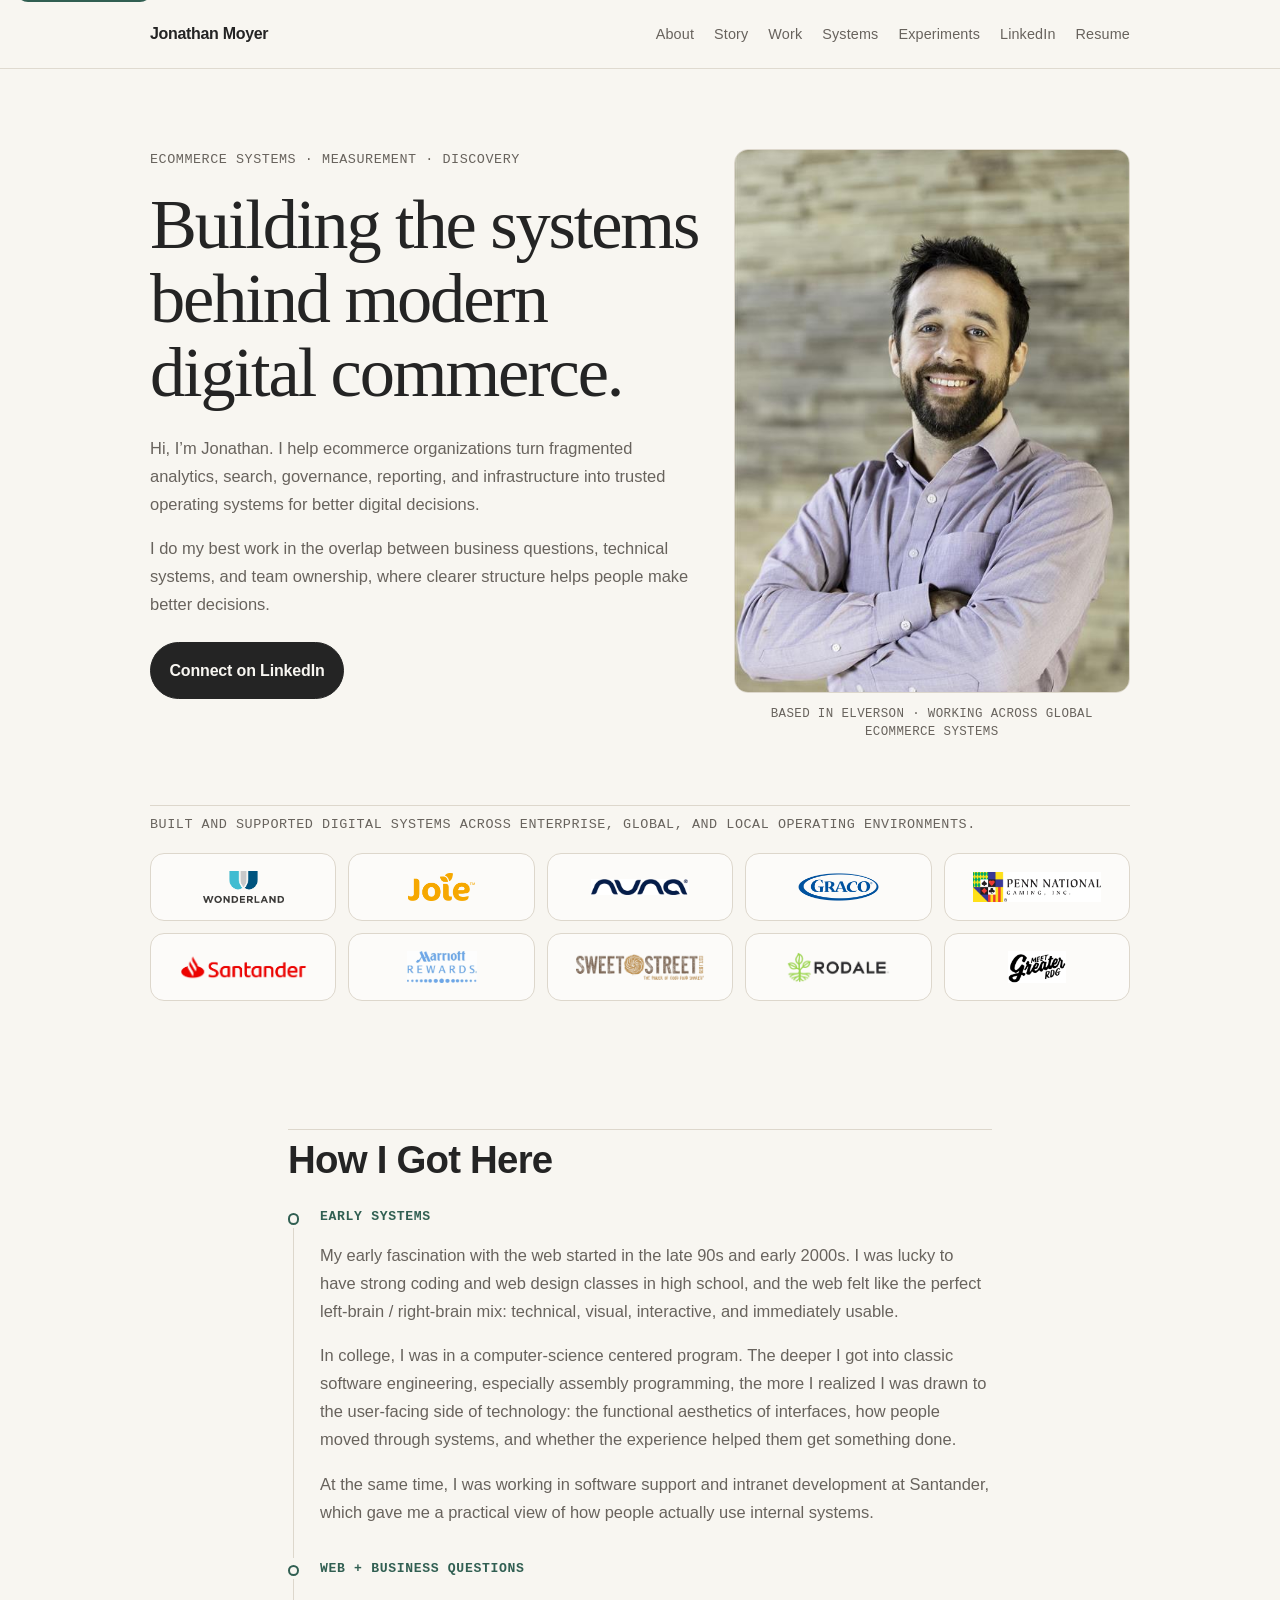
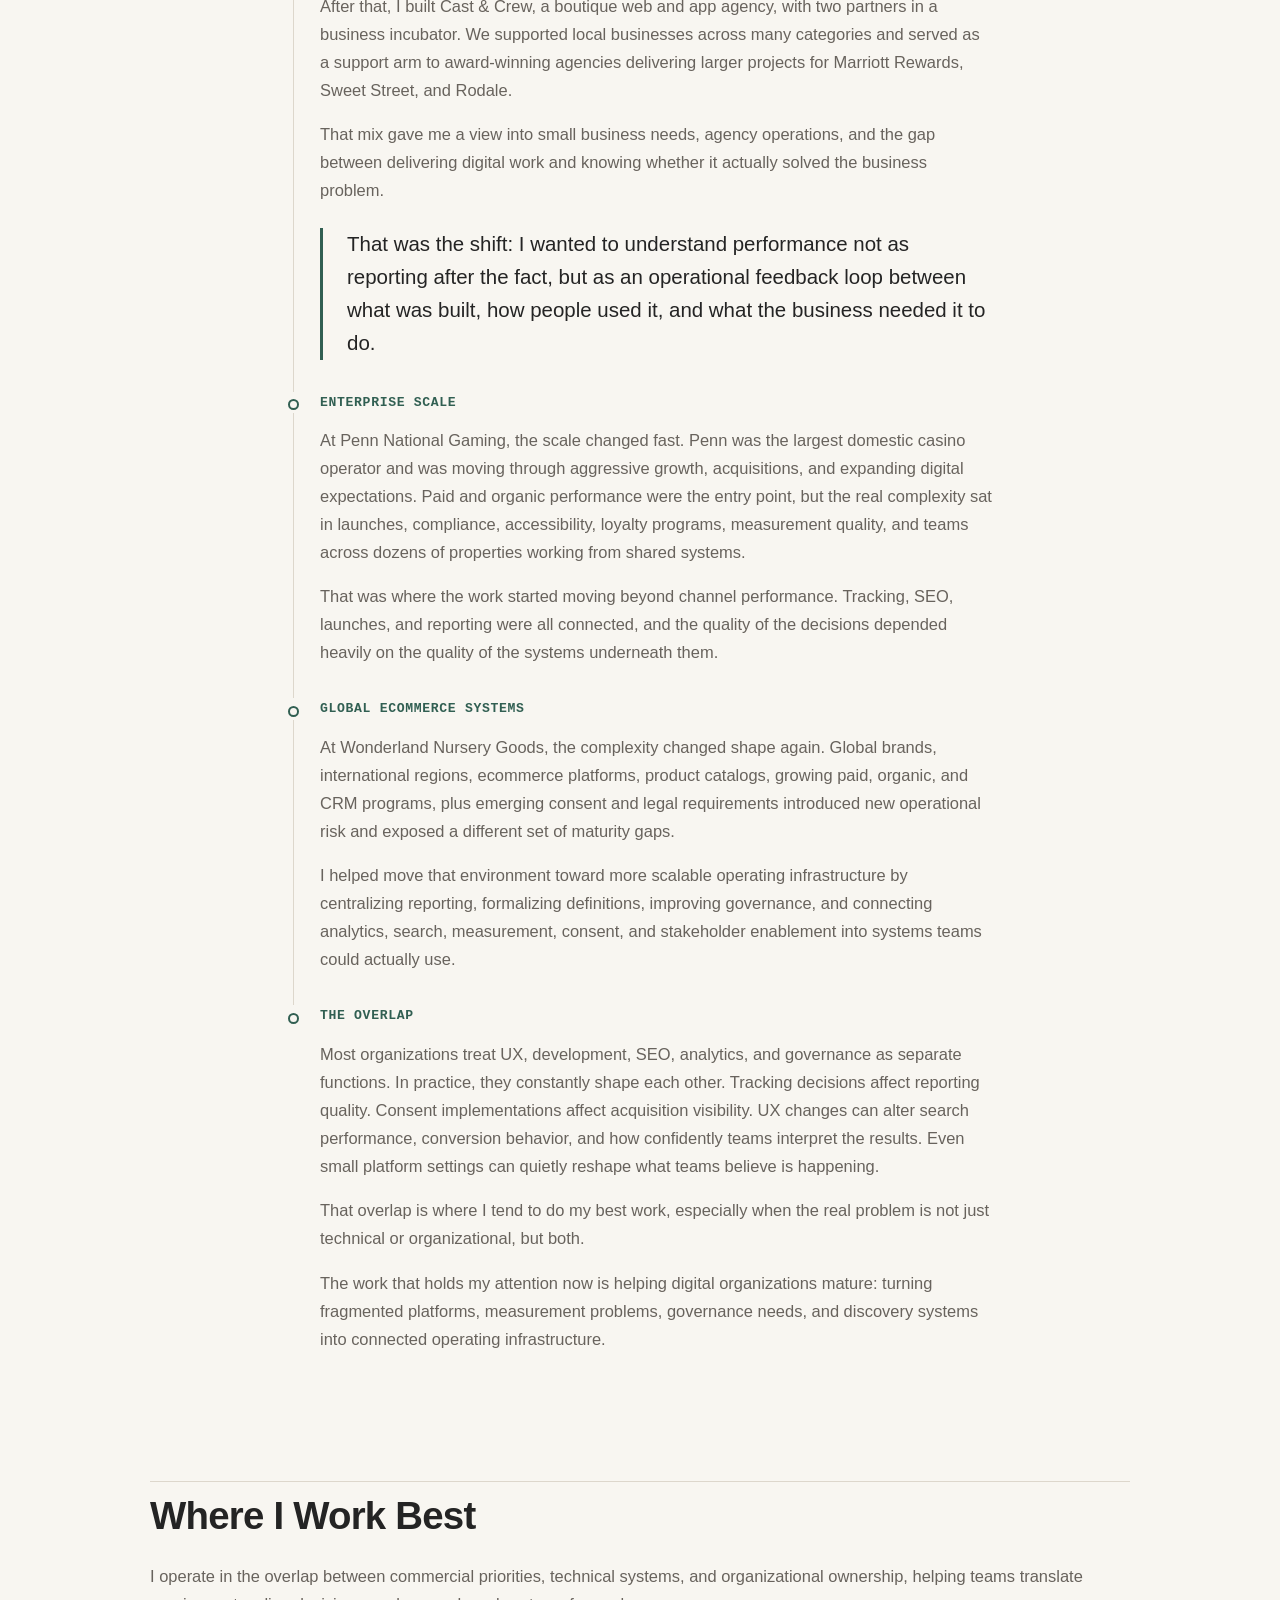
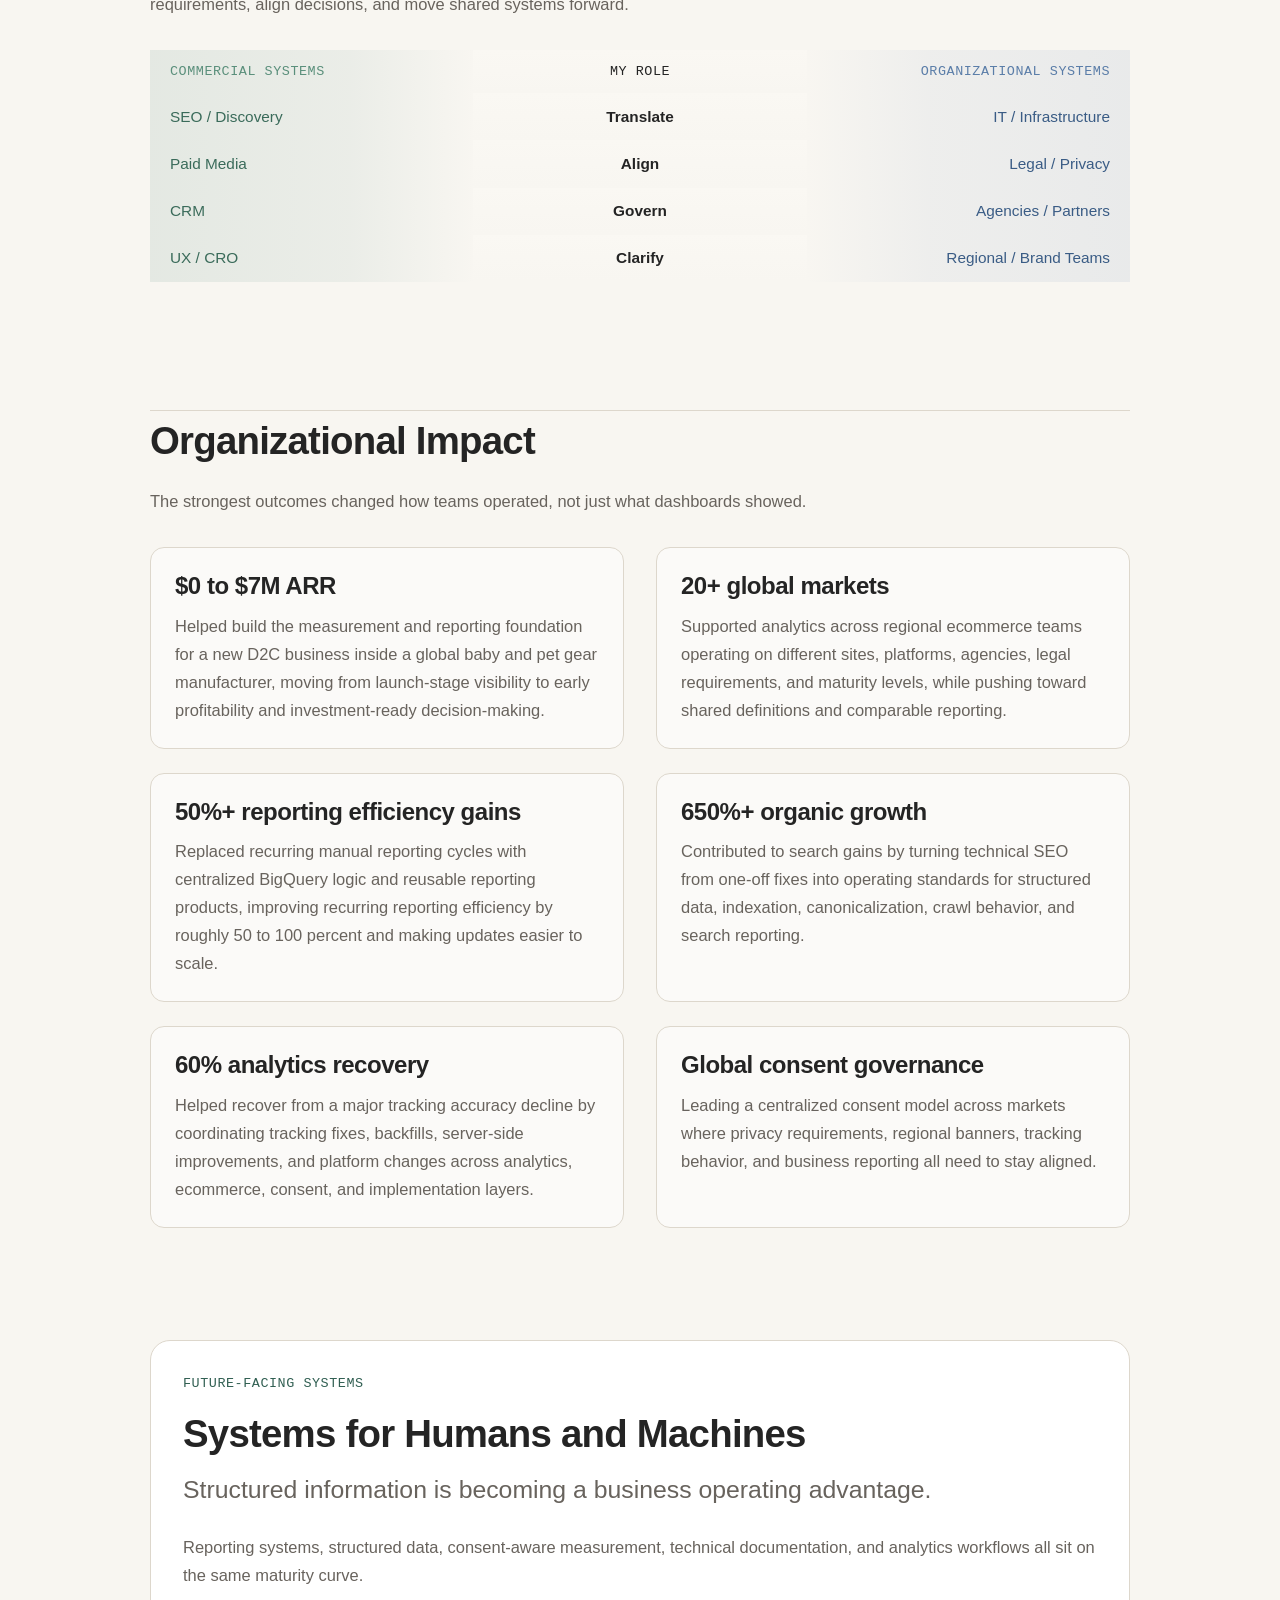
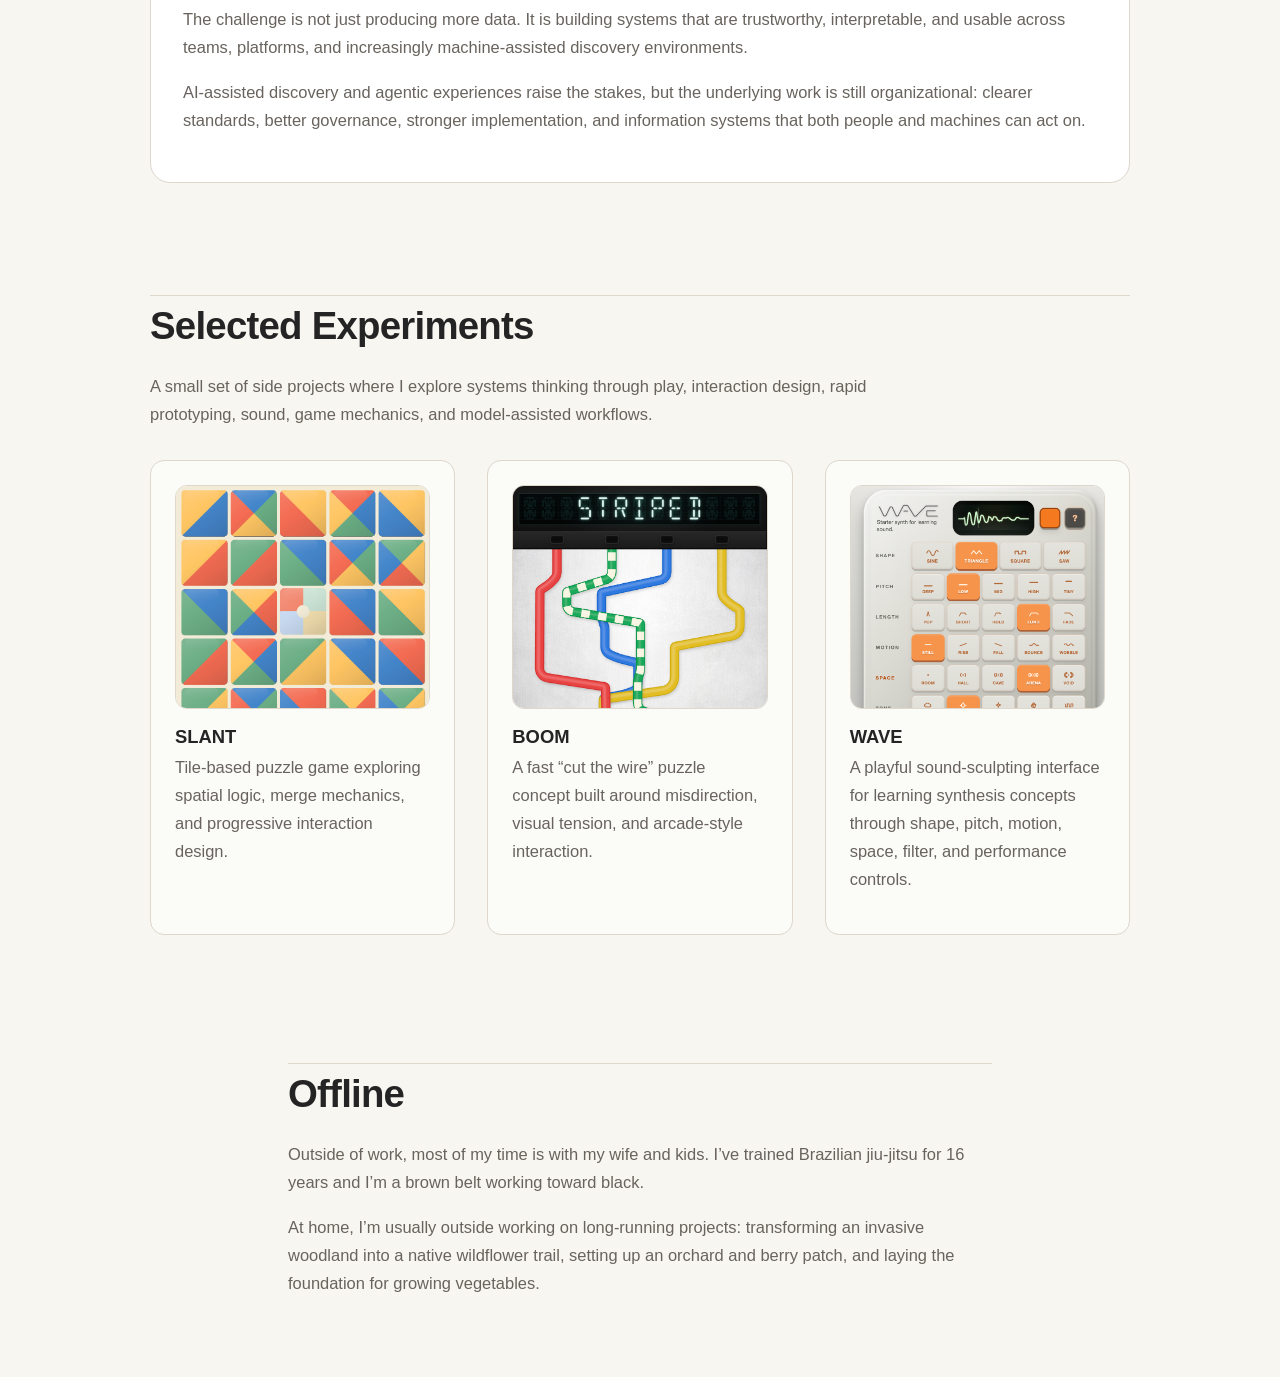
==== commit 8921c483: "Based in Elverson" ====
--- a/index.html
+++ b/index.html
@@ -141,6 +141,9 @@
               width="533"
               height="800"
             />
+            <figcaption class="photo-caption">
+              Based in Elverson · Working across global ecommerce systems
+            </figcaption>
           </figure>
         </div>
       </section>
--- a/styles.css
+++ b/styles.css
@@ -240,6 +240,17 @@
   color: var(--color-muted);
 }
 
+.photo-caption {
+  margin-top: var(--space-2);
+  color: var(--color-muted);
+  font-family: var(--font-mono);
+  font-size: 0.78rem;
+  letter-spacing: 0.03em;
+  line-height: 1.45;
+  text-align: center;
+  text-transform: uppercase;
+}
+
 .section-heading {
   margin-bottom: var(--space-4);
   padding-top: var(--space-1);
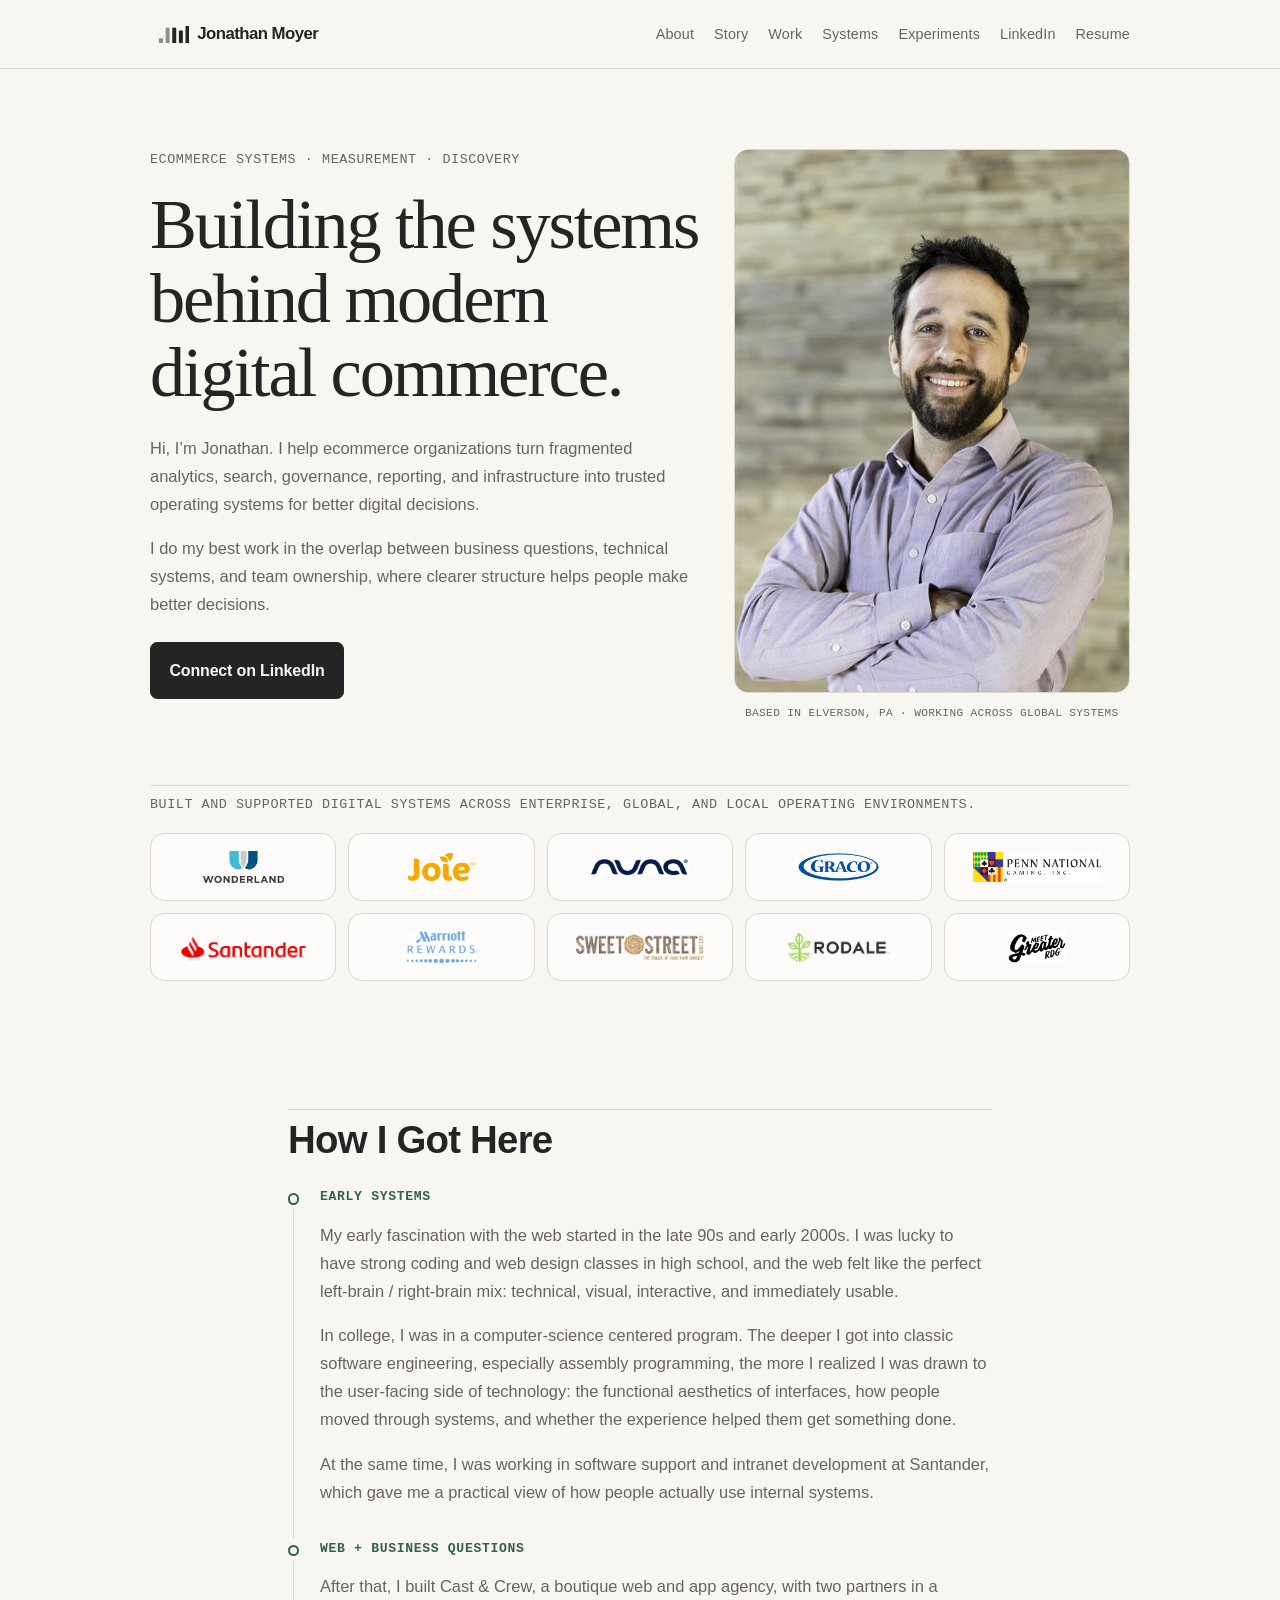
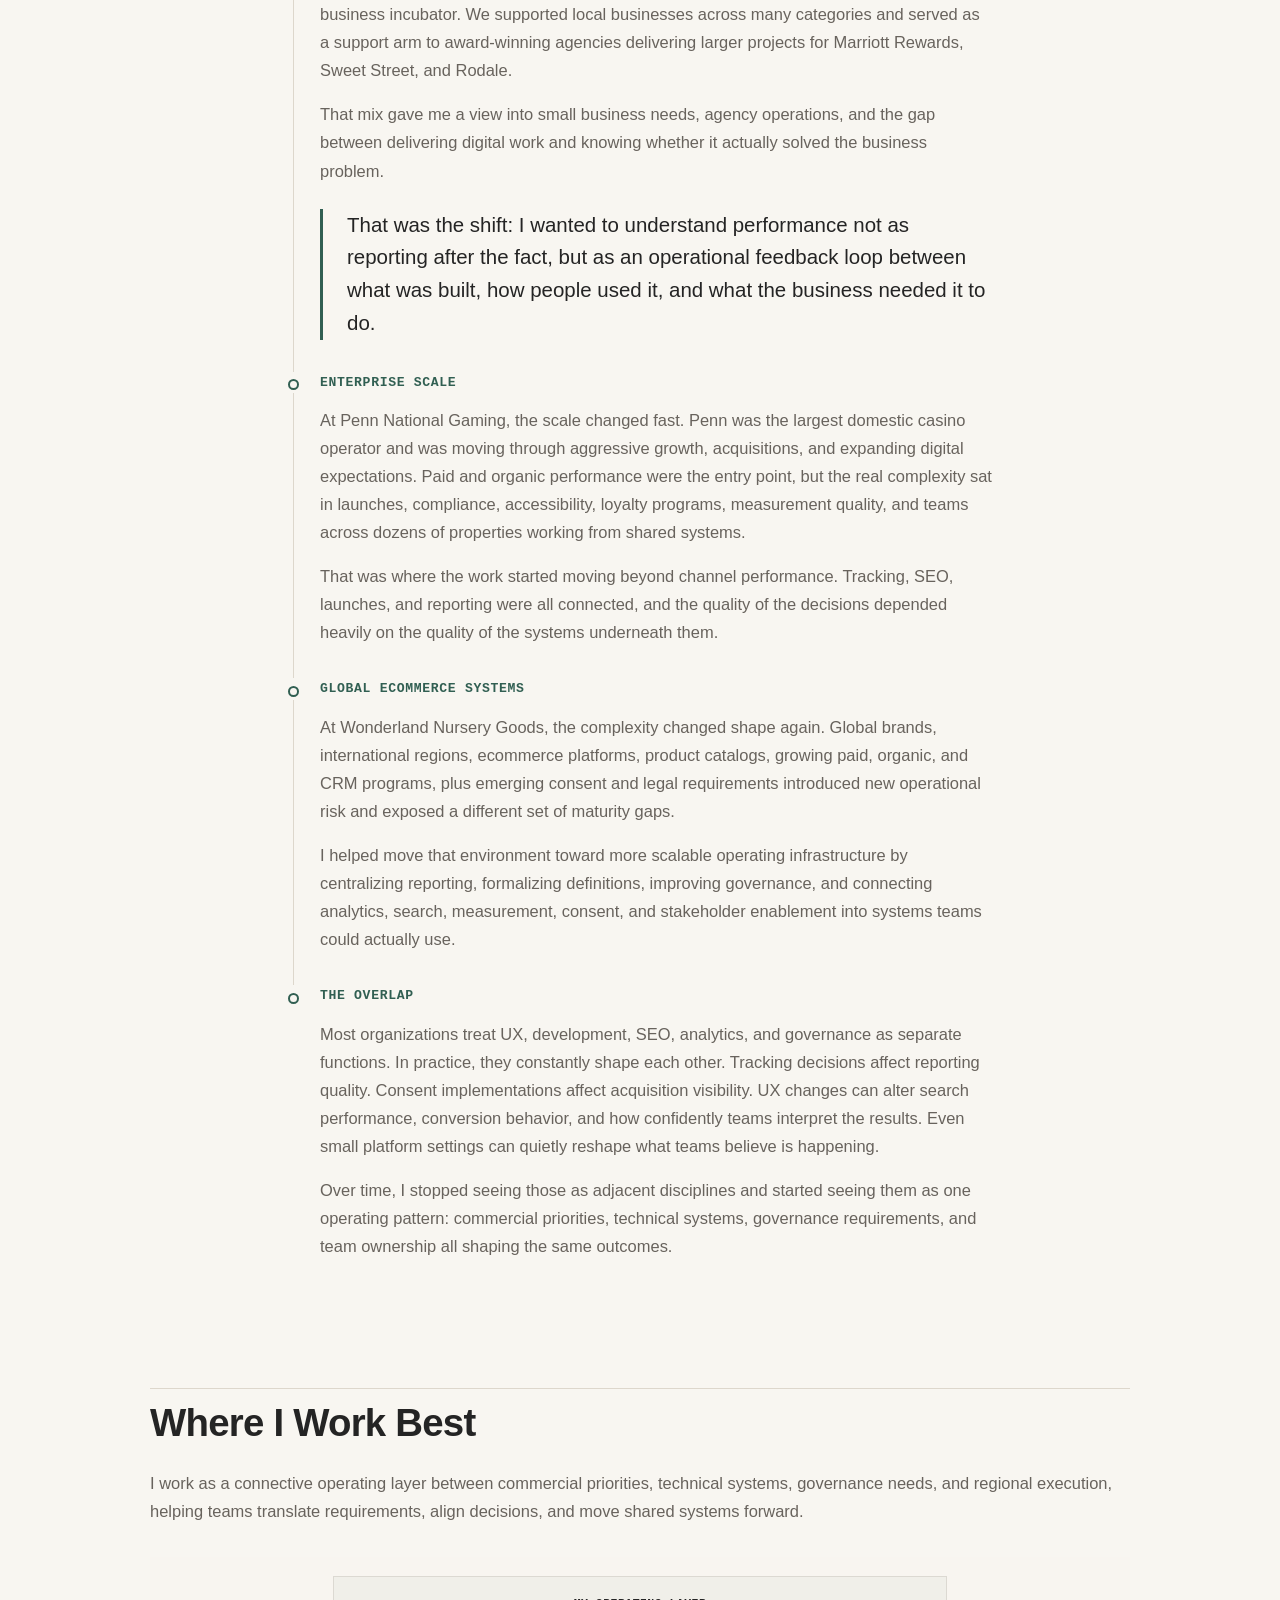
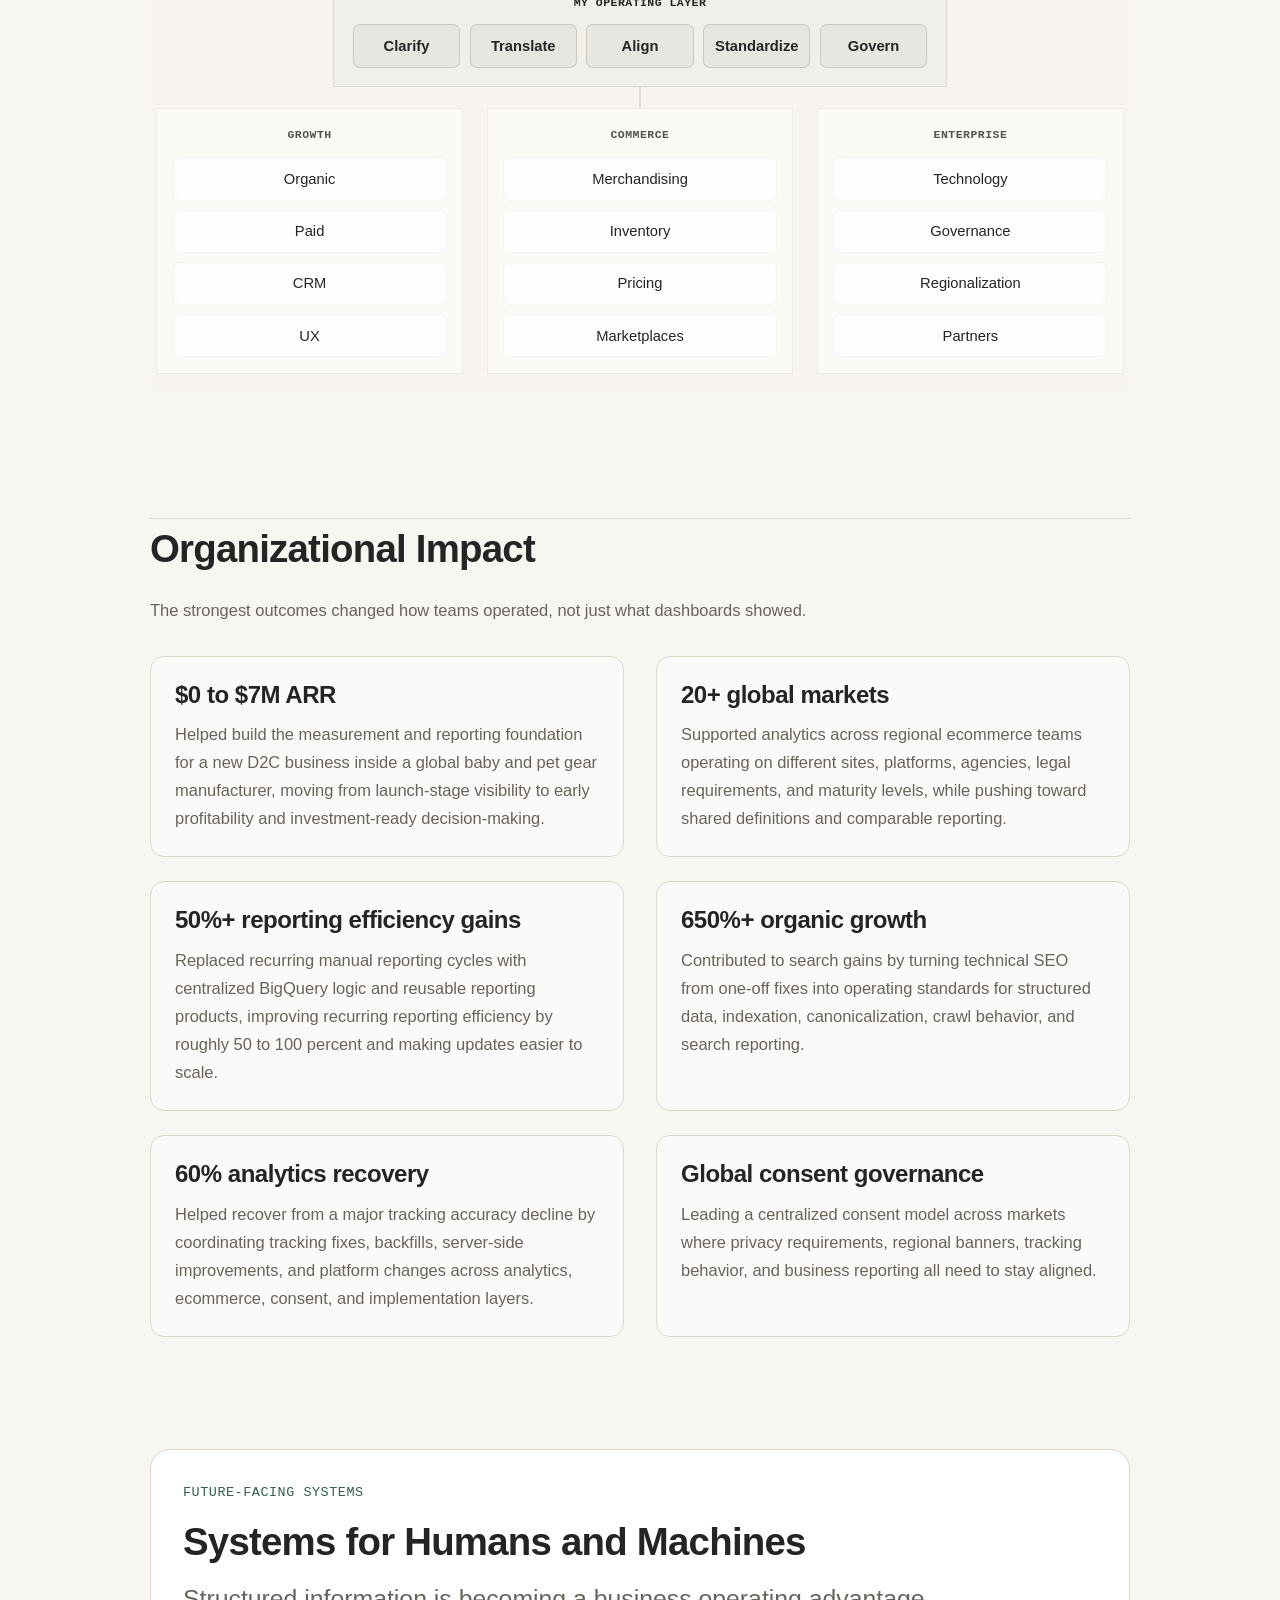
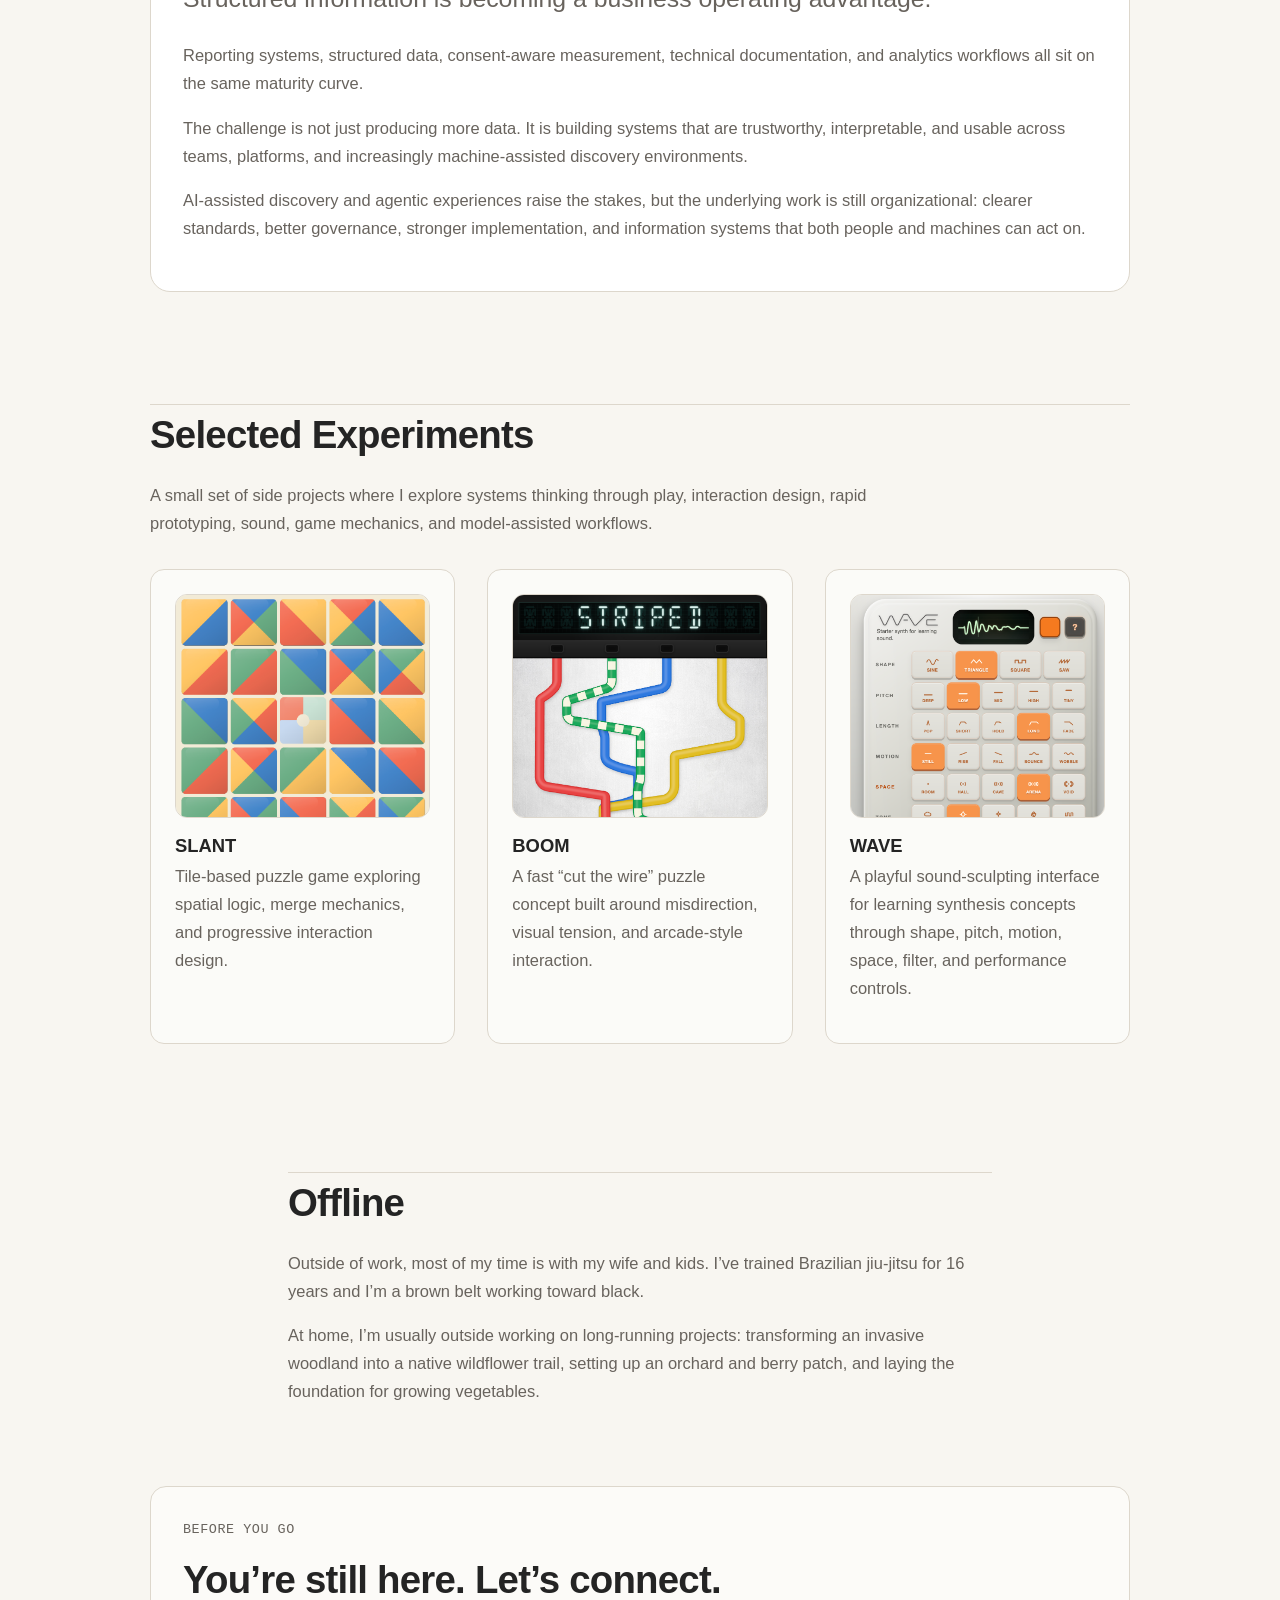
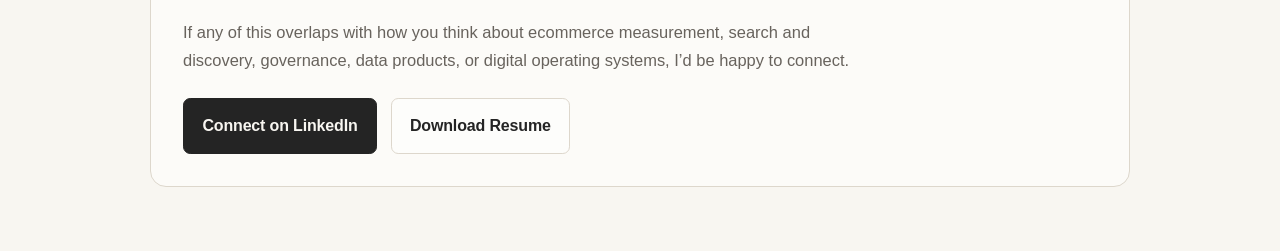
==== commit 45d81bb0: "Favicon, Footer, Mark" ====
--- a/index.html
+++ b/index.html
@@ -36,6 +36,9 @@
       name="twitter:image"
       content="/assets/images/jonathan-moyer-portrait.jpg"
     />
+    <link rel="icon" href="/favicon.svg" type="image/svg+xml" />
+    <link rel="icon" href="/favicon-32x32.png" sizes="32x32" />
+    <link rel="apple-touch-icon" href="/apple-touch-icon.png" />
     <link rel="llms.txt" href="/llms.txt" />
     <link rel="stylesheet" href="styles.css" />
     <script type="application/ld+json">
@@ -81,7 +84,21 @@
 
     <header class="site-header" id="top">
       <div class="container site-header__inner">
-        <a class="site-title" href="#top">Jonathan Moyer</a>
+        <a class="site-title" href="#top">
+          <svg
+            class="site-title__mark"
+            viewBox="0 6 46 28"
+            aria-hidden="true"
+            focusable="false"
+          >
+            <rect class="site-title__bar site-title__bar--light" x="0" y="26" width="6" height="8" />
+            <rect class="site-title__bar site-title__bar--light" x="10" y="10" width="6" height="24" />
+            <rect class="site-title__bar site-title__bar--dark" x="20" y="10" width="6" height="24" />
+            <rect class="site-title__bar site-title__bar--dark" x="30" y="14.4" width="6" height="19.6" />
+            <rect class="site-title__bar site-title__bar--dark" x="40" y="7.6" width="6" height="26.4" />
+          </svg>
+          <span>Jonathan Moyer</span>
+        </a>
         <nav class="site-nav" aria-label="Primary">
           <a href="#about">About</a>
           <a href="#story">Story</a>
@@ -142,7 +159,7 @@
               height="800"
             />
             <figcaption class="photo-caption">
-              Based in Elverson · Working across global ecommerce systems
+              Based in Elverson, PA · Working across global systems
             </figcaption>
           </figure>
         </div>
@@ -374,15 +391,10 @@
                 what teams believe is happening.
               </p>
               <p>
-                That overlap is where I tend to do my best work, especially
-                when the real problem is not just technical or organizational,
-                but both.
-              </p>
-              <p>
-                The work that holds my attention now is helping digital
-                organizations mature: turning fragmented platforms,
-                measurement problems, governance needs, and discovery systems
-                into connected operating infrastructure.
+                Over time, I stopped seeing those as adjacent disciplines and
+                started seeing them as one operating pattern: commercial
+                priorities, technical systems, governance requirements, and
+                team ownership all shaping the same outcomes.
               </p>
             </div>
           </div>
@@ -397,139 +409,83 @@
           </div>
 
           <p class="section-intro">
-            I operate in the overlap between commercial priorities, technical
-            systems, and organizational ownership, helping teams translate
-            requirements, align decisions, and move shared systems forward.
+            I work as a connective operating layer between commercial
+            priorities, technical systems, governance needs, and regional
+            execution, helping teams translate requirements, align decisions,
+            and move shared systems forward.
           </p>
 
-          <div class="translation-model translation-model--desktop">
-            <table class="translation-table" aria-label="Where I work best">
-              <colgroup>
-                <col class="translation-table__col--outer" />
-                <col class="translation-table__col--center" />
-                <col class="translation-table__col--outer" />
-              </colgroup>
-              <thead>
-                <tr>
-                  <th class="translation-head translation-head--inputs">
-                    Commercial Systems
-                  </th>
-                  <th class="translation-head translation-head--center">
-                    My Role
-                  </th>
-                  <th class="translation-head translation-head--constraints">
-                    Organizational Systems
-                  </th>
-                </tr>
-              </thead>
-              <tbody>
-                <tr>
-                  <td class="translation-cell translation-cell--inputs">
-                    <div class="translation-chip translation-chip--inputs">
-                      SEO / Discovery
-                    </div>
-                  </td>
-                  <td class="translation-cell translation-cell--center">
-                    <div class="translation-chip translation-chip--center">
-                      Translate
-                    </div>
-                  </td>
-                  <td class="translation-cell translation-cell--constraints">
-                    <div class="translation-chip translation-chip--constraints">
-                      IT / Infrastructure
-                    </div>
-                  </td>
-                </tr>
-                <tr>
-                  <td class="translation-cell translation-cell--inputs">
-                    <div class="translation-chip translation-chip--inputs">
-                      Paid Media
-                    </div>
-                  </td>
-                  <td class="translation-cell translation-cell--center">
-                    <div class="translation-chip translation-chip--center">
-                      Align
-                    </div>
-                  </td>
-                  <td class="translation-cell translation-cell--constraints">
-                    <div class="translation-chip translation-chip--constraints">
-                      Legal / Privacy
-                    </div>
-                  </td>
-                </tr>
-                <tr>
-                  <td class="translation-cell translation-cell--inputs">
-                    <div class="translation-chip translation-chip--inputs">
-                      CRM
-                    </div>
-                  </td>
-                  <td class="translation-cell translation-cell--center">
-                    <div class="translation-chip translation-chip--center">
-                      Govern
-                    </div>
-                  </td>
-                  <td class="translation-cell translation-cell--constraints">
-                    <div class="translation-chip translation-chip--constraints">
-                      Agencies / Partners
-                    </div>
-                  </td>
-                </tr>
-                <tr>
-                  <td class="translation-cell translation-cell--inputs">
-                    <div class="translation-chip translation-chip--inputs">
-                      UX / CRO
-                    </div>
-                  </td>
-                  <td class="translation-cell translation-cell--center">
-                    <div class="translation-chip translation-chip--center">
-                      Clarify
-                    </div>
-                  </td>
-                  <td class="translation-cell translation-cell--constraints">
-                    <div class="translation-chip translation-chip--constraints">
-                      Regional / Brand Teams
-                    </div>
-                  </td>
-                </tr>
-              </tbody>
-            </table>
-          </div>
-
-          <div class="translation-stack translation-stack--mobile">
-            <section class="translation-stack__group">
-              <p class="translation-stack__eyebrow">Commercial Systems</p>
-              <ul class="translation-stack__list" aria-label="Growth disciplines">
-                <li>SEO / Discovery</li>
-                <li>Paid Media</li>
-                <li>CRM</li>
-                <li>UX / CRO</li>
-              </ul>
-            </section>
-
-            <section class="translation-stack__group translation-stack__group--center">
-              <p class="translation-stack__eyebrow">My Role</p>
-              <ul class="translation-stack__list" aria-label="Core operating actions">
-                <li>Translate</li>
-                <li>Align</li>
-                <li>Govern</li>
-                <li>Clarify</li>
-              </ul>
-            </section>
-
-            <section class="translation-stack__group">
-              <p class="translation-stack__eyebrow">
-                Organizational Systems
-              </p>
-              <ul
-                class="translation-stack__list"
-                aria-label="Operating environment"
+          <div class="translation-model" aria-label="Where I work best operating model">
+            <div class="translation-network">
+              <section
+                class="translation-operating-layer"
+                aria-labelledby="translation-role-heading"
               >
-                <li>IT / Infrastructure</li>
-                <li>Legal / Privacy</li>
-                <li>Agencies / Partners</li>
-                <li>Regional / Brand Teams</li>
-              </ul>
-            </section>
+                <p
+                  class="translation-column__label translation-column__label--operating"
+                  id="translation-role-heading"
+                >
+                  My Operating Layer
+                </p>
+                <ul class="translation-operating-layer__list" aria-label="Core operating actions">
+                  <li>Clarify</li>
+                  <li>Translate</li>
+                  <li>Align</li>
+                  <li>Standardize</li>
+                  <li>Govern</li>
+                </ul>
+              </section>
+
+              <div class="translation-columns">
+                <section
+                  class="translation-column translation-column--commercial"
+                  aria-labelledby="translation-commercial-heading"
+                >
+                  <p class="translation-column__label" id="translation-commercial-heading">
+                    Growth
+                  </p>
+                  <ul class="translation-column__list" aria-label="Commercial systems">
+                    <li>Organic</li>
+                    <li>Paid</li>
+                    <li>CRM</li>
+                    <li>UX</li>
+                  </ul>
+                </section>
+
+                <section
+                  class="translation-column translation-column--operations"
+                  aria-labelledby="translation-operations-heading"
+                >
+                  <p class="translation-column__label" id="translation-operations-heading">
+                    Commerce
+                  </p>
+                  <ul class="translation-column__list" aria-label="Commerce operations">
+                    <li>Merchandising</li>
+                    <li>Inventory</li>
+                    <li>Pricing</li>
+                    <li>Marketplaces</li>
+                  </ul>
+                </section>
+
+                <section
+                  class="translation-column translation-column--organizational"
+                  aria-labelledby="translation-organizational-heading"
+                >
+                  <p class="translation-column__label" id="translation-organizational-heading">
+                    Enterprise
+                  </p>
+                  <ul
+                    class="translation-column__list"
+                    aria-label="Organizational systems"
+                  >
+                    <li>Technology</li>
+                    <li>Governance</li>
+                    <li>Regionalization</li>
+                    <li>Partners</li>
+                  </ul>
+                </section>
+              </div>
+            </div>
           </div>
         </div>
       </section>
@@ -732,6 +688,42 @@
         </div>
       </section>
 
+      <!-- Closing CTA -->
+      <section
+        class="section section--closing"
+        id="connect"
+        aria-labelledby="connect-heading"
+      >
+        <div class="container">
+          <div class="closing-card">
+            <p class="section-label">Before you go</p>
+            <h2 id="connect-heading">You&rsquo;re still here. Let&rsquo;s connect.</h2>
+            <p>
+              If any of this overlaps with how you think about ecommerce
+              measurement, search and discovery, governance, data products, or
+              digital operating systems, I&rsquo;d be happy to connect.
+            </p>
+            <div class="closing-actions">
+              <a
+                class="button button--primary"
+                href="https://linkedin.com/in/jonathan-moyer"
+                target="_blank"
+                rel="noreferrer"
+              >
+                Connect on LinkedIn
+              </a>
+              <a
+                class="button button--secondary"
+                href="jonathan-moyer-resume.pdf"
+                download
+              >
+                Download Resume
+              </a>
+            </div>
+          </div>
+        </div>
+      </section>
+
     </main>
   </body>
 </html>
--- a/styles.css
+++ b/styles.css
@@ -62,16 +62,18 @@
 .skip-link {
   position: absolute;
   left: 1rem;
-  top: -3rem;
+  top: 0;
   z-index: 20;
   padding: 0.7rem 0.95rem;
   border-radius: 0.75rem;
   background: var(--color-accent);
   color: #fff;
+  transform: translateY(calc(-100% - 1rem));
+  transition: transform 160ms ease;
 }
 
 .skip-link:focus {
-  top: 1rem;
+  transform: translateY(1rem);
 }
 
 main:focus {
@@ -126,12 +128,58 @@
 }
 
 .site-title {
+  display: inline-flex;
+  align-items: center;
+  gap: 0.5rem;
+  padding: 0.35rem 0.55rem;
+  border-radius: 0.45rem;
   font-family: var(--font-heading);
   color: var(--color-text);
-  font-size: 1rem;
-  font-weight: 700;
-  letter-spacing: -0.02em;
+  font-size: 1.05rem;
+  font-weight: 750;
+  letter-spacing: -0.033em;
   text-decoration: none;
+  transition: background-color 160ms ease, color 160ms ease;
+}
+
+.site-title__mark {
+  display: block;
+  width: auto;
+  height: 1.16rem;
+  flex: 0 0 auto;
+}
+
+.site-title__bar {
+  transition: fill 160ms ease;
+}
+
+.site-title__bar--light {
+  fill: #8f8f8a;
+}
+
+.site-title__bar--dark {
+  fill: var(--color-text);
+}
+
+.site-title:hover,
+.site-title:focus-visible {
+  background: var(--color-text);
+  color: var(--color-bg);
+}
+
+.site-title:hover .site-title__bar--light,
+.site-title:focus-visible .site-title__bar--light {
+  fill: #b8b5ad;
+}
+
+.site-title:hover .site-title__bar--dark,
+.site-title:focus-visible .site-title__bar--dark {
+  fill: var(--color-bg);
+}
+
+.site-title:focus-visible {
+  outline: none;
+  box-shadow: 0 0 0 3px rgba(49, 95, 82, 0.18);
 }
 
 .site-nav {
@@ -244,7 +292,7 @@
   margin-top: var(--space-2);
   color: var(--color-muted);
   font-family: var(--font-mono);
-  font-size: 0.78rem;
+  font-size: 0.7rem;
   letter-spacing: 0.03em;
   line-height: 1.45;
   text-align: center;
@@ -337,7 +385,7 @@
   align-items: center;
   justify-content: center;
   padding: 0.85rem 1.15rem;
-  border-radius: 999px;
+  border-radius: 0.45rem;
   text-decoration: none;
   transition: background-color 160ms ease, border-color 160ms ease, color 160ms ease;
 }
@@ -353,6 +401,19 @@
 .button--primary:hover {
   background: transparent;
   color: var(--color-text);
+}
+
+.button--secondary {
+  border: 1px solid var(--color-border);
+  background: rgba(255, 255, 255, 0.5);
+  color: var(--color-text);
+  font-weight: 600;
+  letter-spacing: -0.01em;
+}
+
+.button--secondary:hover {
+  border-color: var(--color-text);
+  background: transparent;
 }
 
 .photo-frame {
@@ -491,172 +552,71 @@
 
 .translation-model {
   margin-top: var(--space-3);
-}
-
-.translation-model--desktop {
-  display: block;
-}
-
-.translation-table {
-  width: 100%;
-  border-collapse: collapse;
-  table-layout: fixed;
-  font-family: inherit;
-  border: none;
-  background: transparent;
-}
-
-.translation-table,
-.translation-table thead,
-.translation-table tbody,
-.translation-table tr,
-.translation-table th,
-.translation-table td {
-  border: 0;
-}
-
-.translation-table th,
-.translation-table td {
-  padding: 0.85rem 1rem;
-  border: none;
-  vertical-align: middle;
-  font-family: inherit;
-}
-
-.translation-table__col--outer {
-  width: 33%;
-}
-
-.translation-table__col--center {
-  width: 34%;
-}
-
-.translation-head {
+  overflow-x: auto;
+  overflow-y: visible;
+  -webkit-overflow-scrolling: touch;
+  scrollbar-width: thin;
+}
+
+.translation-network {
+  position: relative;
+  display: grid;
+  gap: var(--space-4);
+  padding: 1.1rem 0 0.95rem;
+  min-width: 34rem;
+}
+
+.translation-network::before {
+  content: "";
+  position: absolute;
+  inset: 0;
+  z-index: 0;
+  pointer-events: none;
+  background: rgba(248, 246, 241, 0.82);
+}
+
+.translation-network::after {
+  content: none;
+}
+
+.translation-columns,
+.translation-column,
+.translation-operating-layer {
+  position: relative;
+  z-index: 1;
+}
+
+.translation-columns {
+  display: grid;
+  grid-template-columns: repeat(3, minmax(9rem, 1fr));
+  gap: var(--space-3);
+}
+
+.translation-column {
+  display: grid;
+  gap: 0.8rem;
+  padding: 1rem 0.95rem;
+  border: 1px solid rgba(214, 211, 203, 0.38);
+  background: rgba(255, 255, 255, 0.5);
+}
+
+.translation-column__label {
+  margin: 0;
+  color: rgba(36, 36, 36, 0.78);
   font-family: var(--font-mono);
   font-size: 0.72rem;
-  font-weight: 450;
-  letter-spacing: 0.05em;
-  text-transform: uppercase;
-  text-align: left;
-  padding-top: 0;
-  padding-bottom: 0.7rem;
-}
-
-.translation-table thead th.translation-head {
-  font-family: var(--font-mono) !important;
-  font-size: 0.84rem;
-  font-weight: 400;
-  letter-spacing: 0.04em;
-  line-height: 1.2;
-  text-transform: uppercase;
-}
-
-.translation-head--inputs {
-  color: #5a8f7b;
-}
-
-.translation-head--center {
-  color: var(--color-text);
-  text-align: center;
-}
-
-.translation-head--constraints {
-  color: #5a7da8;
-}
-
-.translation-chip {
-  display: block;
-  width: 100%;
-  padding: 0;
-  border: none;
-  border-radius: 0;
-  background: transparent;
-  font-size: 0.96rem;
-  line-height: 1.3;
-}
-
-.translation-chip--inputs {
-  color: #3a6b5a;
-}
-
-.translation-chip--constraints {
-  color: #3a5c85;
-}
-
-.translation-chip--center {
-  color: var(--color-text);
-  font-weight: 600;
-  text-align: center;
-}
-
-.translation-cell--inputs,
-.translation-head--inputs {
-  background: linear-gradient(
-    to right,
-    rgba(90, 143, 123, 0.12) 0%,
-    rgba(90, 143, 123, 0.08) 62%,
-    rgba(248, 246, 241, 0.96) 100%
-  );
-}
-
-.translation-cell--center,
-.translation-head--center {
-  background:
-    linear-gradient(
-      180deg,
-      rgba(250, 248, 243, 0.98) 0%,
-      rgba(248, 246, 241, 0.98) 100%
-    );
-}
-
-.translation-cell--constraints,
-.translation-head--constraints {
-  background: linear-gradient(
-    to left,
-    rgba(90, 125, 168, 0.09) 0%,
-    rgba(90, 125, 168, 0.06) 62%,
-    rgba(248, 246, 241, 0.96) 100%
-  );
-}
-
-.translation-stack--mobile {
-  display: none;
-  gap: 1rem;
-}
-
-.translation-stack__group {
-  display: grid;
-  gap: 0.55rem;
-}
-
-.translation-stack__group--center {
-  padding: 0.8rem 0.9rem 0.85rem;
-  border-radius: 8px;
-  background: rgba(234, 232, 245, 0.4);
-}
-
-.translation-stack__eyebrow {
-  color: rgba(36, 36, 36, 0.56);
-  font-family: var(--font-mono);
-  font-size: 0.72rem;
-  font-weight: 500;
+  font-weight: 550;
   letter-spacing: 0.04em;
   text-transform: uppercase;
-}
-
-.translation-stack__group:first-child .translation-stack__eyebrow {
-  color: #5a8f7b;
-}
-
-.translation-stack__group--center .translation-stack__eyebrow {
-  color: #4a45a0;
-}
-
-.translation-stack__group:last-child .translation-stack__eyebrow {
-  color: #5a7da8;
-}
-
-.translation-stack__list {
+  text-align: center;
+}
+
+.translation-column__label--operating {
+  color: var(--color-text);
+}
+
+.translation-column__list,
+.translation-operating-layer__list {
   margin: 0;
   padding: 0;
   list-style: none;
@@ -664,24 +624,38 @@
   gap: 0.55rem;
 }
 
-.translation-stack__list li {
-  padding: 0.62rem 0.85rem;
-  border-radius: 6px;
-  background: rgba(255, 255, 255, 0.76);
-  color: rgba(36, 36, 36, 0.82);
-}
-
-.translation-stack__group:first-child .translation-stack__list li {
-  color: #3a6b5a;
-}
-
-.translation-stack__group--center .translation-stack__list li {
-  color: #2a2660;
-  font-weight: 600;
-}
-
-.translation-stack__group:last-child .translation-stack__list li {
-  color: #3a5c85;
+.translation-column__list li,
+.translation-operating-layer__list li {
+  padding: 0.62rem 0.82rem;
+  border: 1px solid rgba(214, 211, 203, 0.24);
+  border-radius: 7px;
+  background: rgba(255, 255, 255, 0.8);
+  color: var(--color-text);
+  font-size: 0.92rem;
+  line-height: 1.25;
+  text-align: center;
+}
+
+.translation-operating-layer {
+  display: grid;
+  gap: 0.75rem;
+  max-width: 44rem;
+  margin: 0 auto;
+  padding: 0.9rem 1rem 1rem;
+  border: 1px solid rgba(190, 186, 177, 0.42);
+  background: rgba(240, 238, 233, 0.88);
+}
+
+.translation-operating-layer__list {
+  grid-template-columns: repeat(5, minmax(5.4rem, 1fr));
+  gap: 0.6rem;
+}
+
+.translation-operating-layer__list li {
+  background: rgba(232, 229, 223, 0.92);
+  border-color: rgba(176, 170, 159, 0.48);
+  color: #242424;
+  font-weight: 650;
 }
 
 .impact-cards {
@@ -799,6 +773,33 @@
   line-height: 1.45;
 }
 
+.section--closing {
+  padding-top: 0;
+}
+
+.closing-card {
+  padding: var(--space-5);
+  border: 1px solid var(--color-border);
+  border-radius: calc(var(--radius) + 2px);
+  background: rgba(255, 255, 255, 0.46);
+}
+
+.closing-card h2 {
+  margin-bottom: var(--space-3);
+}
+
+.closing-card p:not(.section-label) {
+  max-width: 42rem;
+  color: var(--color-muted);
+}
+
+.closing-actions {
+  display: flex;
+  flex-wrap: wrap;
+  gap: 0.85rem;
+  margin-top: var(--space-4);
+}
+
 .project-grid {
   display: grid;
   gap: var(--space-4);
@@ -914,32 +915,42 @@
     object-position: 52% 18%;
   }
 
-  .translation-table th,
-  .translation-table td {
-    padding: 0.65rem 0.45rem;
-  }
-
-  .translation-table thead th.translation-head {
-    font-size: 0.58rem;
+  .translation-network {
+    gap: 0.95rem;
+    min-width: 31.5rem;
+    padding: 0.9rem 0 0.8rem;
+  }
+
+  .translation-columns {
+    gap: 0.7rem;
+  }
+
+  .translation-column {
+    gap: 0.65rem;
+    padding: 0.75rem 0.6rem;
+  }
+
+  .translation-column__label {
+    font-size: 0.64rem;
     letter-spacing: 0.035em;
-    line-height: 1.25;
-  }
-
-  .translation-chip {
-    font-size: 0.78rem;
-    line-height: 1.25;
-  }
-
-  .translation-chip--center {
-    font-weight: 650;
-  }
-
-  .translation-table__col--outer {
-    width: 34%;
-  }
-
-  .translation-table__col--center {
-    width: 32%;
+  }
+
+  .translation-column__list li,
+  .translation-operating-layer__list li {
+    padding: 0.5rem 0.48rem;
+    font-size: 0.76rem;
+    line-height: 1.18;
+  }
+
+  .translation-operating-layer {
+    gap: 0.6rem;
+    max-width: none;
+    padding: 0.75rem 0.8rem 0.85rem;
+  }
+
+  .translation-operating-layer__list {
+    gap: 0.45rem;
+    grid-template-columns: repeat(5, minmax(5rem, 1fr));
   }
 }
 
@@ -980,105 +991,50 @@
   .simple-list li {
     break-inside: avoid;
   }
+
+  .translation-columns {
+    align-items: start;
+    gap: var(--space-3);
+  }
+
+  .translation-column__list {
+    grid-template-columns: 1fr;
+  }
 }
 
 @media (min-width: 900px) {
-  .translation-model {
-    margin-top: var(--space-3);
-  }
-
-  .translation-model--desktop {
-    overflow: visible;
-    border-radius: 0;
-    background: rgba(255, 255, 255, 0.12);
-  }
-
-  .translation-table {
-    margin: 0 auto;
-    overflow: visible;
-    border-radius: 0;
-    background: rgba(248, 246, 241, 0.92);
-  }
-
-  .translation-table th,
-  .translation-table td {
-    padding-left: 1.25rem;
-    padding-right: 1.25rem;
-  }
-
-  .translation-cell--inputs,
-  .translation-head--inputs {
-    background: linear-gradient(
-      to right,
-      rgba(90, 143, 123, 0.12) 0%,
-      rgba(90, 143, 123, 0.08) 62%,
-      rgba(248, 246, 241, 0.96) 100%
-    );
-  }
-
-  .translation-cell--center,
-  .translation-head--center {
-    background:
-      linear-gradient(
-        180deg,
-        rgba(250, 248, 243, 0.98) 0%,
-        rgba(248, 246, 241, 0.98) 100%
-      );
-  }
-
-  .translation-cell--constraints,
-  .translation-head--constraints {
-    background: linear-gradient(
-      to left,
-      rgba(90, 125, 168, 0.09) 0%,
-      rgba(90, 125, 168, 0.06) 62%,
-      rgba(248, 246, 241, 0.96) 100%
-    );
-  }
-
-  .translation-head {
-    padding-top: 1rem;
-    padding-bottom: 0.8rem;
-    font-size: 0.84rem;
-    font-weight: 400;
-    letter-spacing: 0.04em;
-  }
-
-  .translation-head--inputs {
-    color: #5a8f7b;
-  }
-
-  .translation-head--center {
-    color: var(--color-text);
-  }
-
-  .translation-head--constraints {
-    color: #5a7da8;
-    text-align: right;
-  }
-
-  .translation-chip--inputs {
-    color: #3a6b5a;
-  }
-
-  .translation-chip--constraints {
-    color: #3a5c85;
-    text-align: right;
-  }
-
-  .translation-chip--center {
-    color: var(--color-text);
-    text-align: center;
-    font-weight: 650;
-  }
-
-  .translation-cell--center,
-  .translation-head--center {
-    text-align: center;
-  }
-
-  .translation-cell--constraints {
-    text-align: right;
+  .translation-network {
+    gap: 1.3rem;
+    padding: 1.15rem 0.4rem 1rem;
+  }
+
+  .translation-operating-layer {
+    max-width: 44rem;
+    padding: 1rem 1.15rem 1.15rem;
+  }
+
+  .translation-operating-layer::after {
+    content: "";
+    position: absolute;
+    left: 50%;
+    top: 100%;
+    width: 1px;
+    height: 1.35rem;
+    transform: translateX(-50%);
+    background: rgba(190, 186, 177, 0.75);
+  }
+
+  .translation-columns {
+    gap: var(--space-4);
+  }
+
+  .translation-column__list li,
+  .translation-operating-layer__list li {
+    padding: 0.72rem 0.68rem;
+  }
+
+  .translation-operating-layer__list {
+    grid-template-columns: repeat(5, minmax(0, 1fr));
   }
 }
 
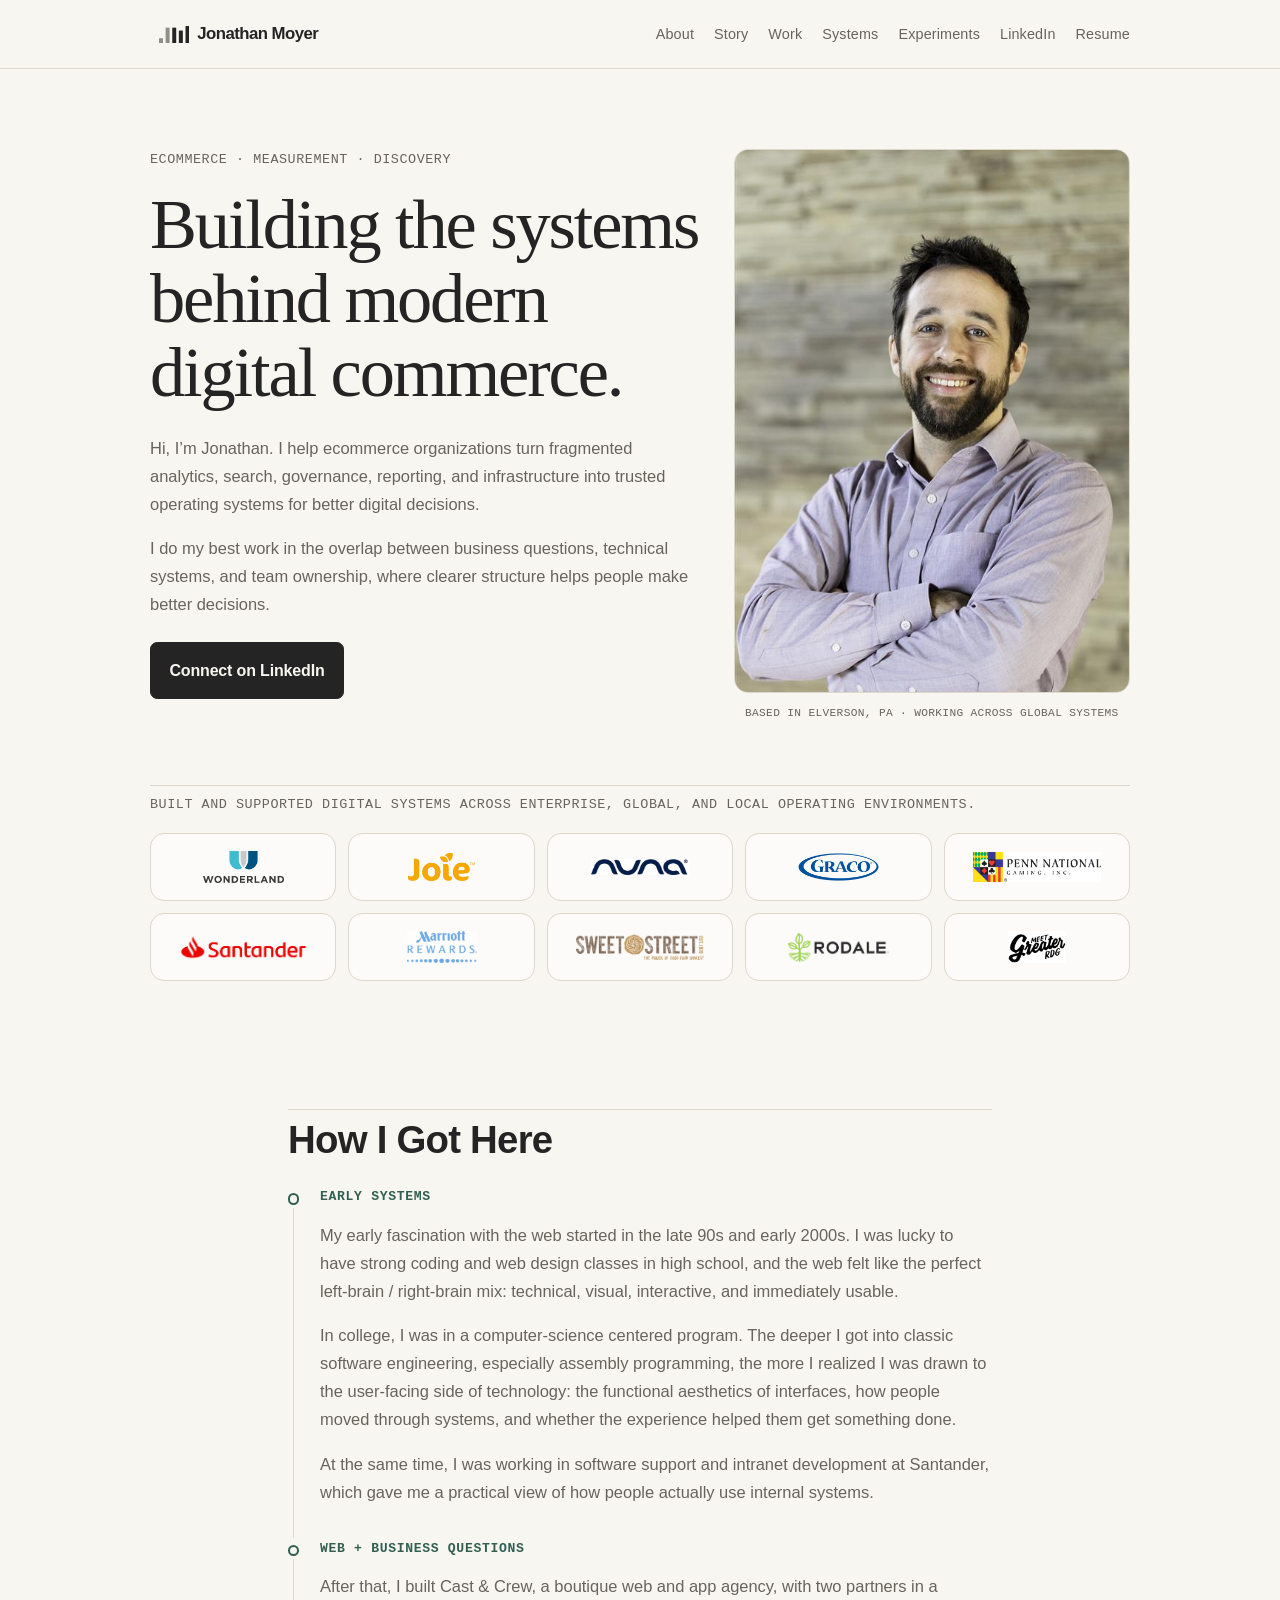
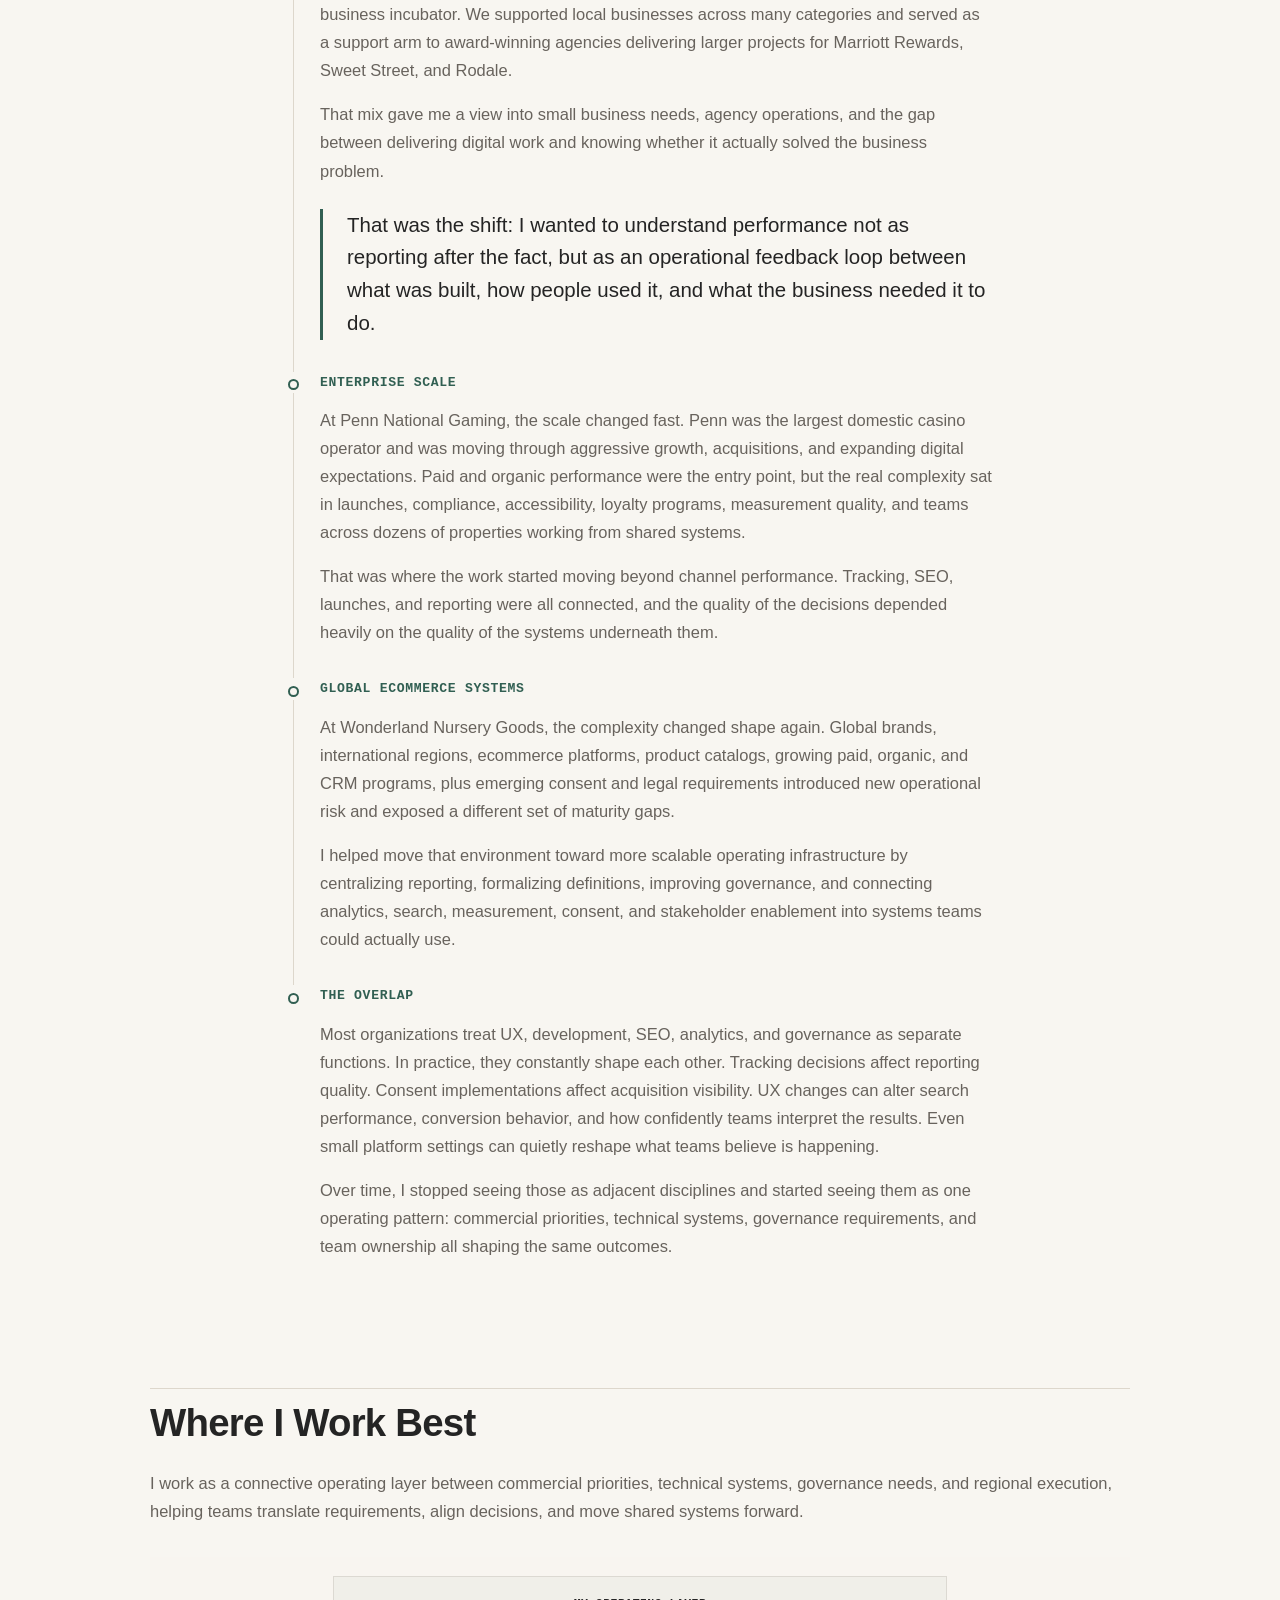
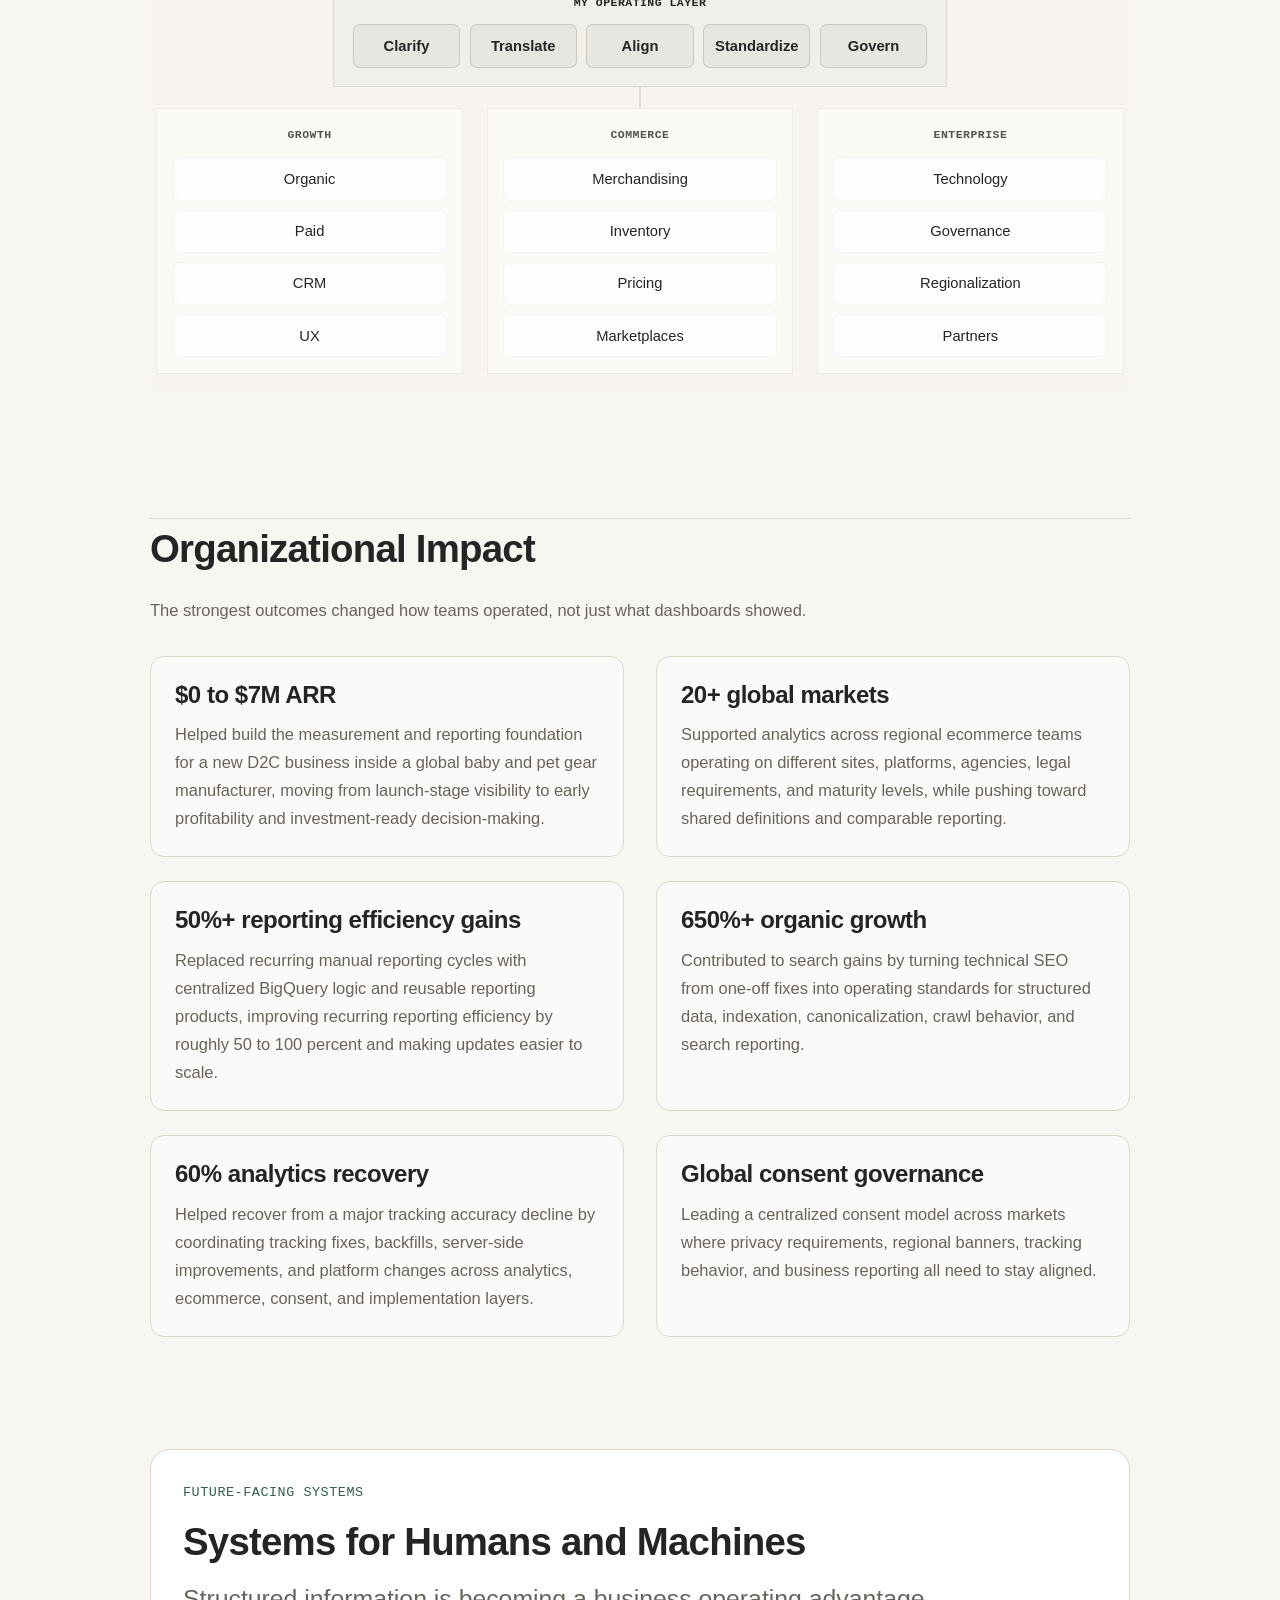
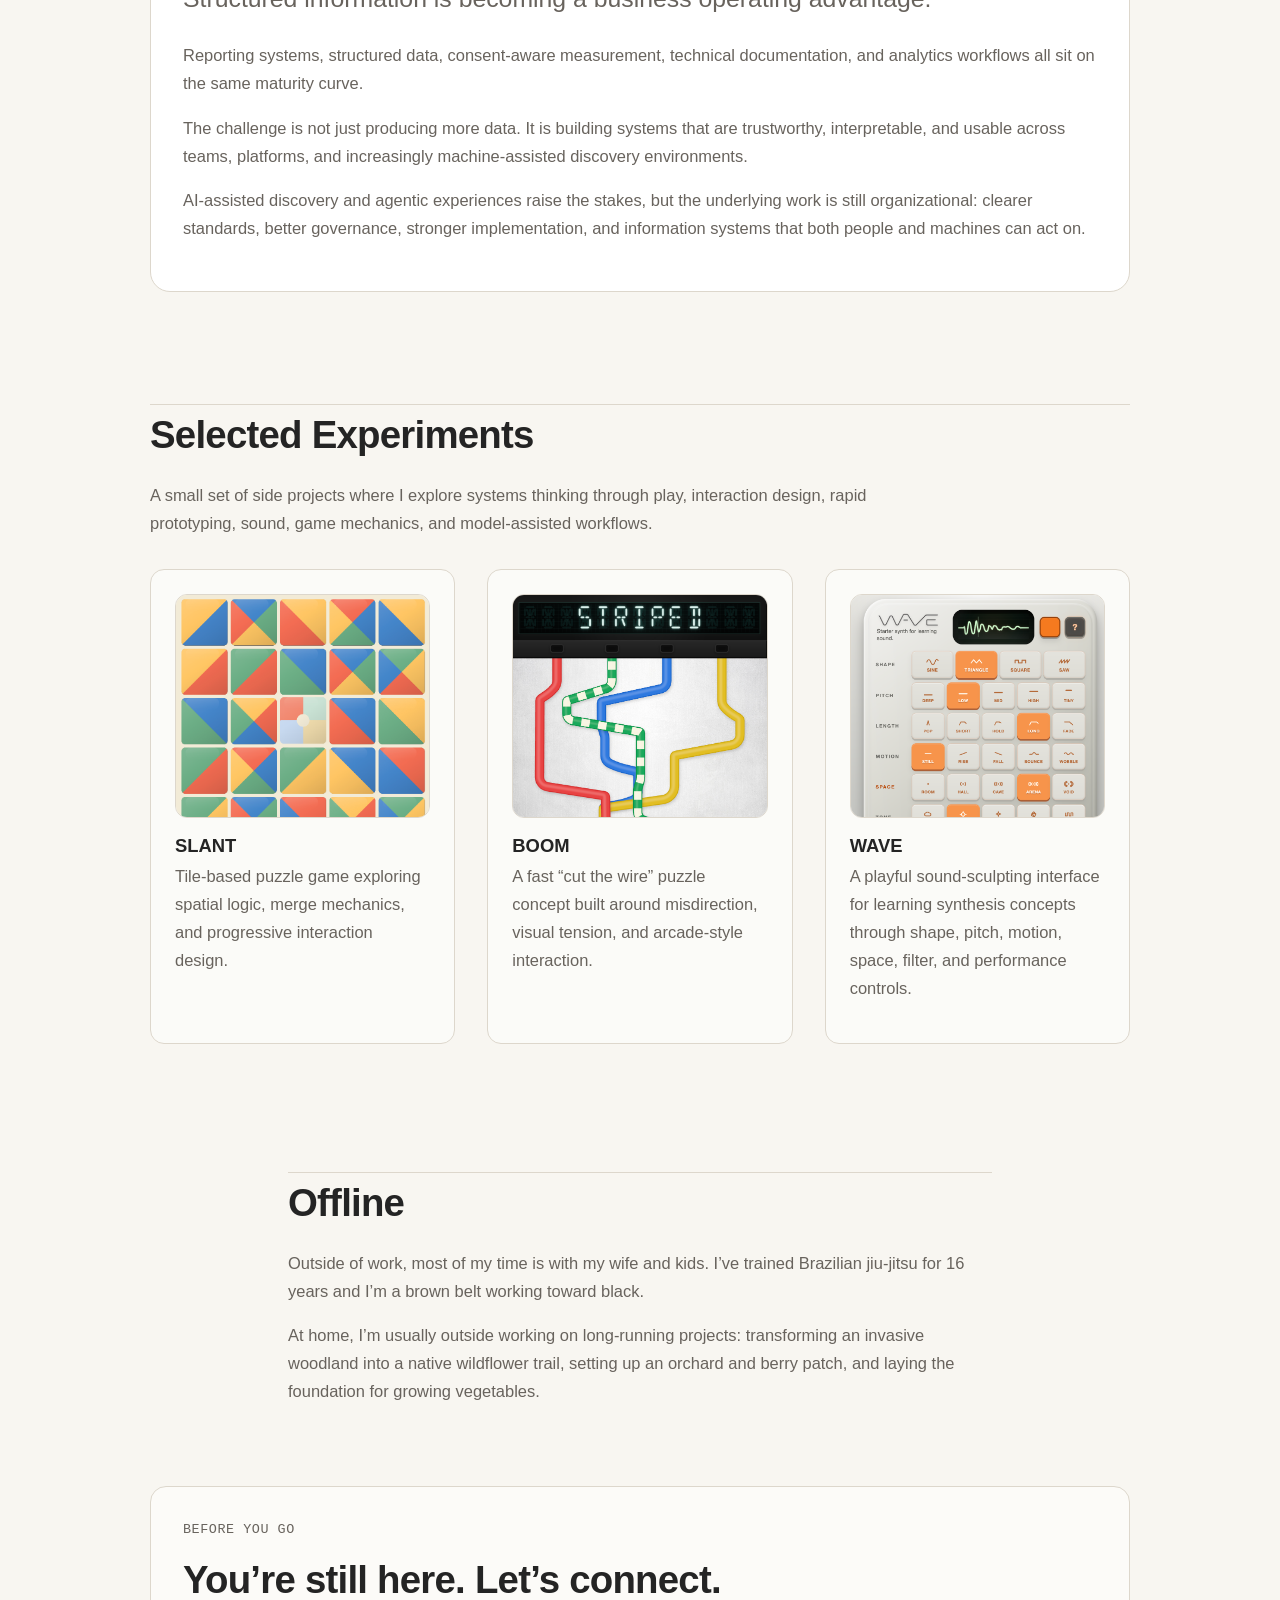
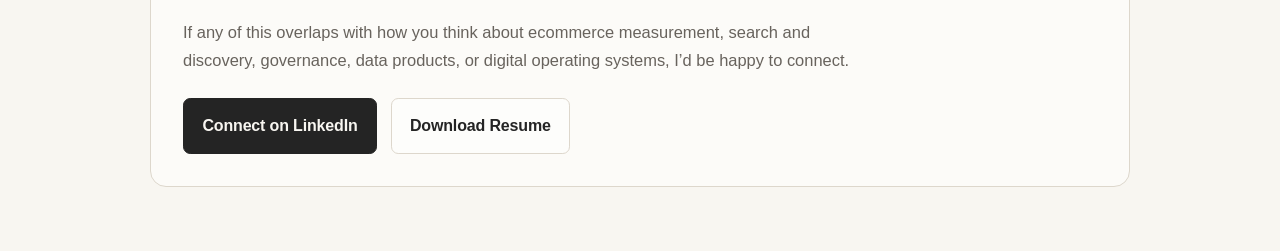
==== commit 47fd3738: "Mobile Fixes" ====
--- a/index.html
+++ b/index.html
@@ -122,7 +122,7 @@
         <div class="container intro__grid">
           <div class="intro__content">
             <p class="section-label">
-              Ecommerce systems · Measurement · Discovery
+              Ecommerce · Measurement · Discovery
             </p>
             <h1 id="about-heading">Building the systems behind modern digital commerce.</h1>
             <p>
--- a/styles.css
+++ b/styles.css
@@ -875,15 +875,40 @@
 }
 
 @media (max-width: 680px) {
+  body {
+    line-height: 1.66;
+  }
+
+  .section {
+    padding: 3.35rem 0;
+  }
+
+  .section-heading {
+    margin-bottom: 1.65rem;
+  }
+
+  .section-intro,
+  .intro__content p,
+  .prose-block p,
+  .impact-card p,
+  .project-card p,
+  .ai-process-card p,
+  .closing-card p:not(.section-label) {
+    line-height: 1.62;
+  }
+
   .site-header__inner {
-    align-items: flex-start;
-    flex-direction: column;
-    gap: 0.6rem;
-    padding: 0.9rem 0;
+    align-items: center;
+    justify-content: space-between;
+    flex-direction: row;
+    flex-wrap: wrap;
+    gap: 0.7rem var(--space-3);
+    padding: 0.8rem 0;
   }
 
   .site-nav {
-    width: 100%;
+    flex: 1 1 100%;
+    width: auto;
     flex-wrap: nowrap;
     justify-content: flex-start;
     gap: 0.65rem;
@@ -915,42 +940,70 @@
     object-position: 52% 18%;
   }
 
+  .impact-card,
+  .project-card {
+    padding: 1.35rem;
+  }
+
   .translation-network {
-    gap: 0.95rem;
-    min-width: 31.5rem;
-    padding: 0.9rem 0 0.8rem;
+    gap: 0.82rem;
+    min-width: 21.1rem;
+    padding: 0.8rem 0 0.76rem;
   }
 
   .translation-columns {
-    gap: 0.7rem;
+    grid-template-columns: repeat(3, minmax(6.5rem, 1fr));
+    gap: 0.48rem;
   }
 
   .translation-column {
-    gap: 0.65rem;
-    padding: 0.75rem 0.6rem;
+    gap: 0.48rem;
+    padding: 0.62rem 0.46rem;
+    border-color: rgba(214, 211, 203, 0.52);
+    background: rgba(255, 255, 255, 0.78);
   }
 
   .translation-column__label {
-    font-size: 0.64rem;
+    font-size: 0.58rem;
     letter-spacing: 0.035em;
+  }
+
+  .translation-column__list,
+  .translation-operating-layer__list {
+    list-style: none;
+    padding: 0;
   }
 
   .translation-column__list li,
   .translation-operating-layer__list li {
-    padding: 0.5rem 0.48rem;
-    font-size: 0.76rem;
-    line-height: 1.18;
+    padding: 0.42rem 0.38rem;
+    font-size: 0.7rem;
+    line-height: 1.15;
+    border-radius: 6px;
   }
 
   .translation-operating-layer {
-    gap: 0.6rem;
+    gap: 0.48rem;
     max-width: none;
-    padding: 0.75rem 0.8rem 0.85rem;
+    padding: 0.66rem 0.66rem 0.74rem;
+    border-color: rgba(190, 186, 177, 0.56);
+    background: rgba(240, 238, 233, 0.96);
   }
 
   .translation-operating-layer__list {
-    gap: 0.45rem;
-    grid-template-columns: repeat(5, minmax(5rem, 1fr));
+    gap: 0.34rem;
+    grid-template-columns: repeat(5, minmax(4rem, 1fr));
+  }
+
+  .closing-card {
+    padding: var(--space-4);
+    border-color: rgba(214, 211, 203, 0.72);
+    background: rgba(255, 255, 255, 0.68);
+  }
+
+  .closing-actions {
+    gap: 1rem;
+    margin-top: 1.65rem;
   }
 }
 
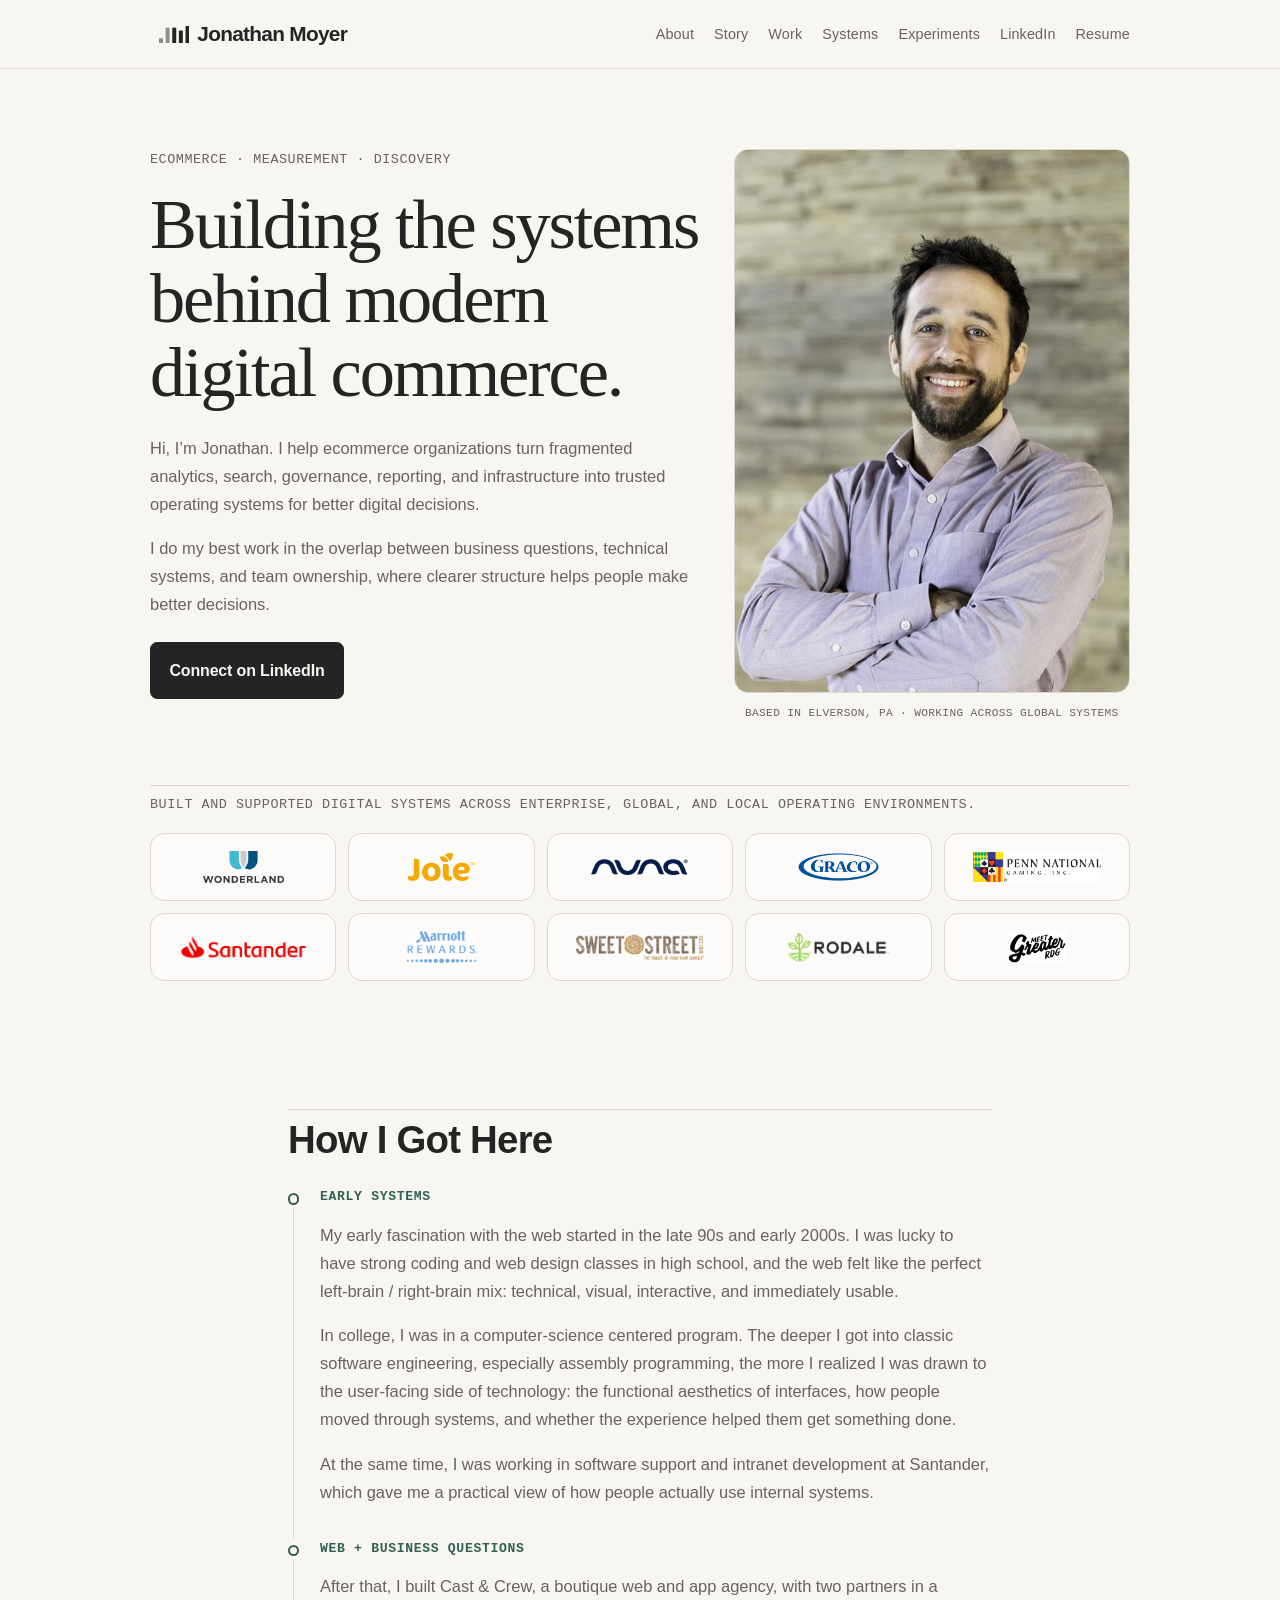
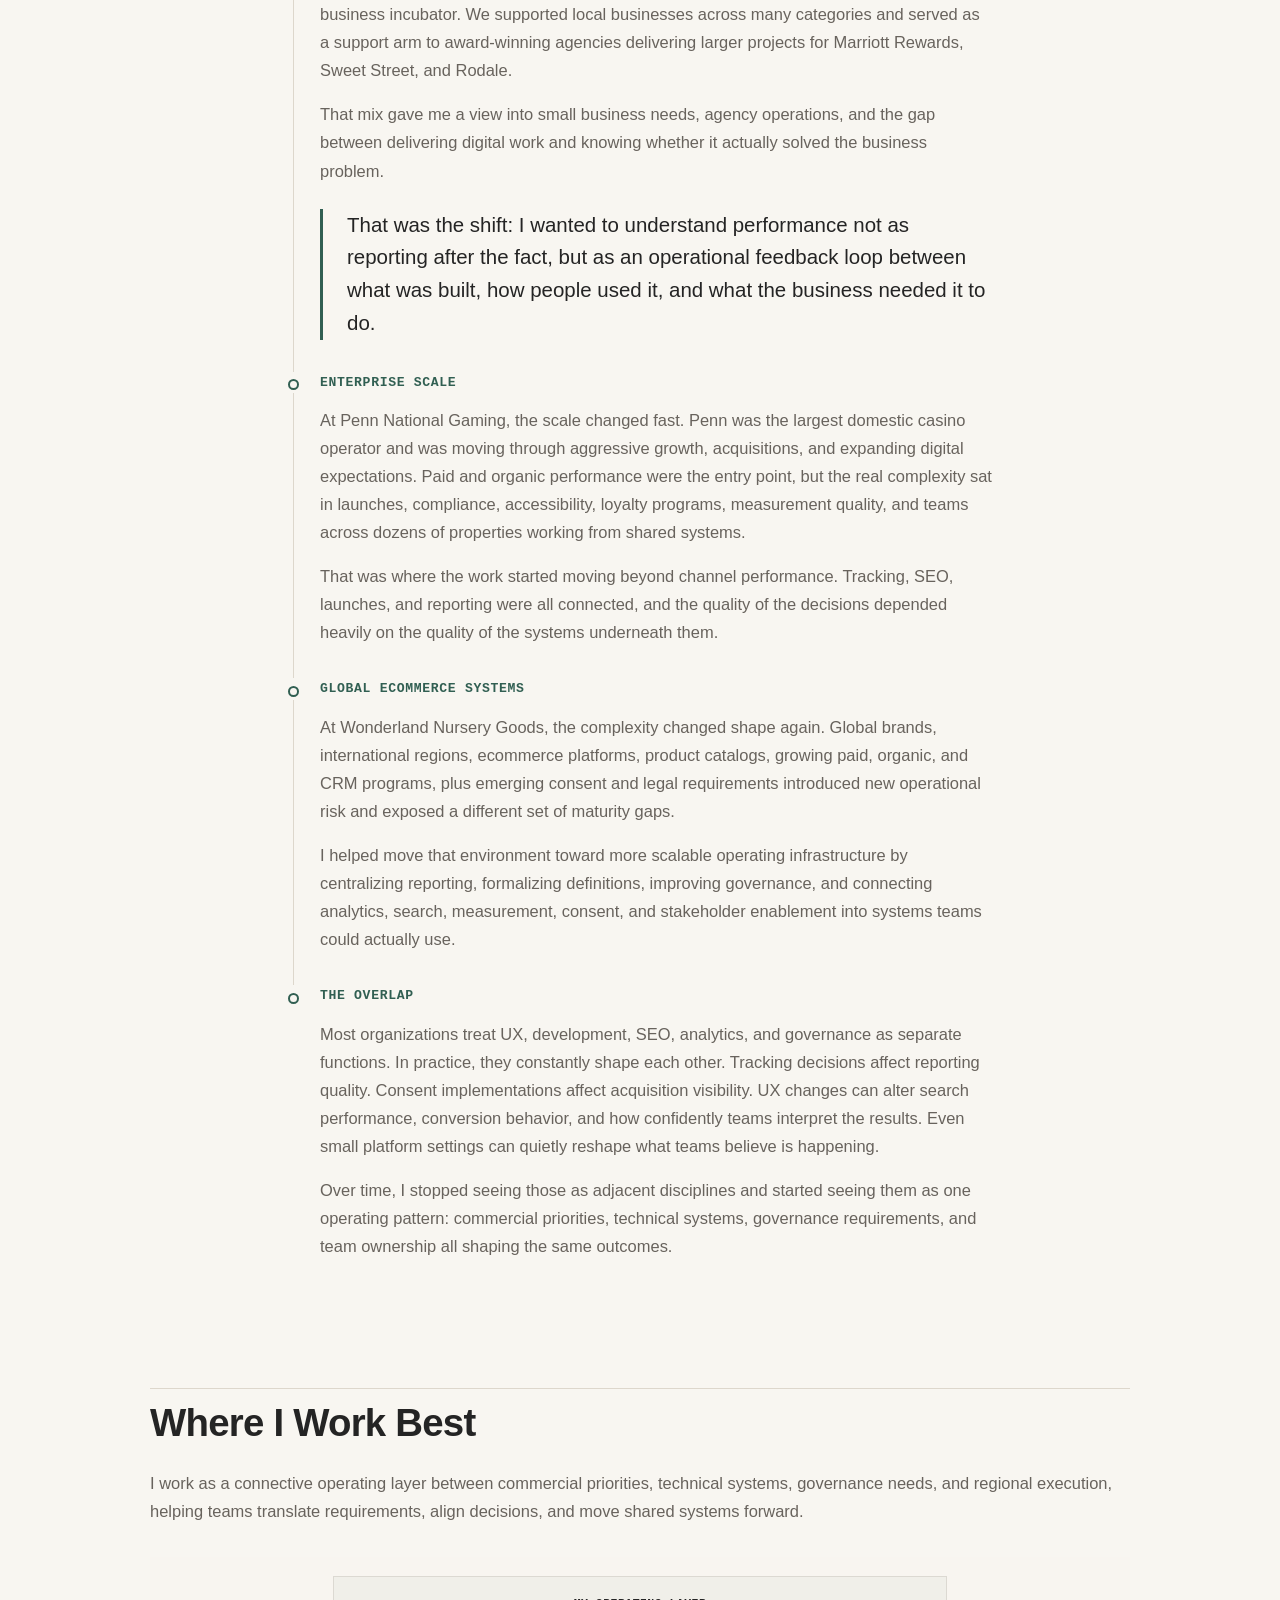
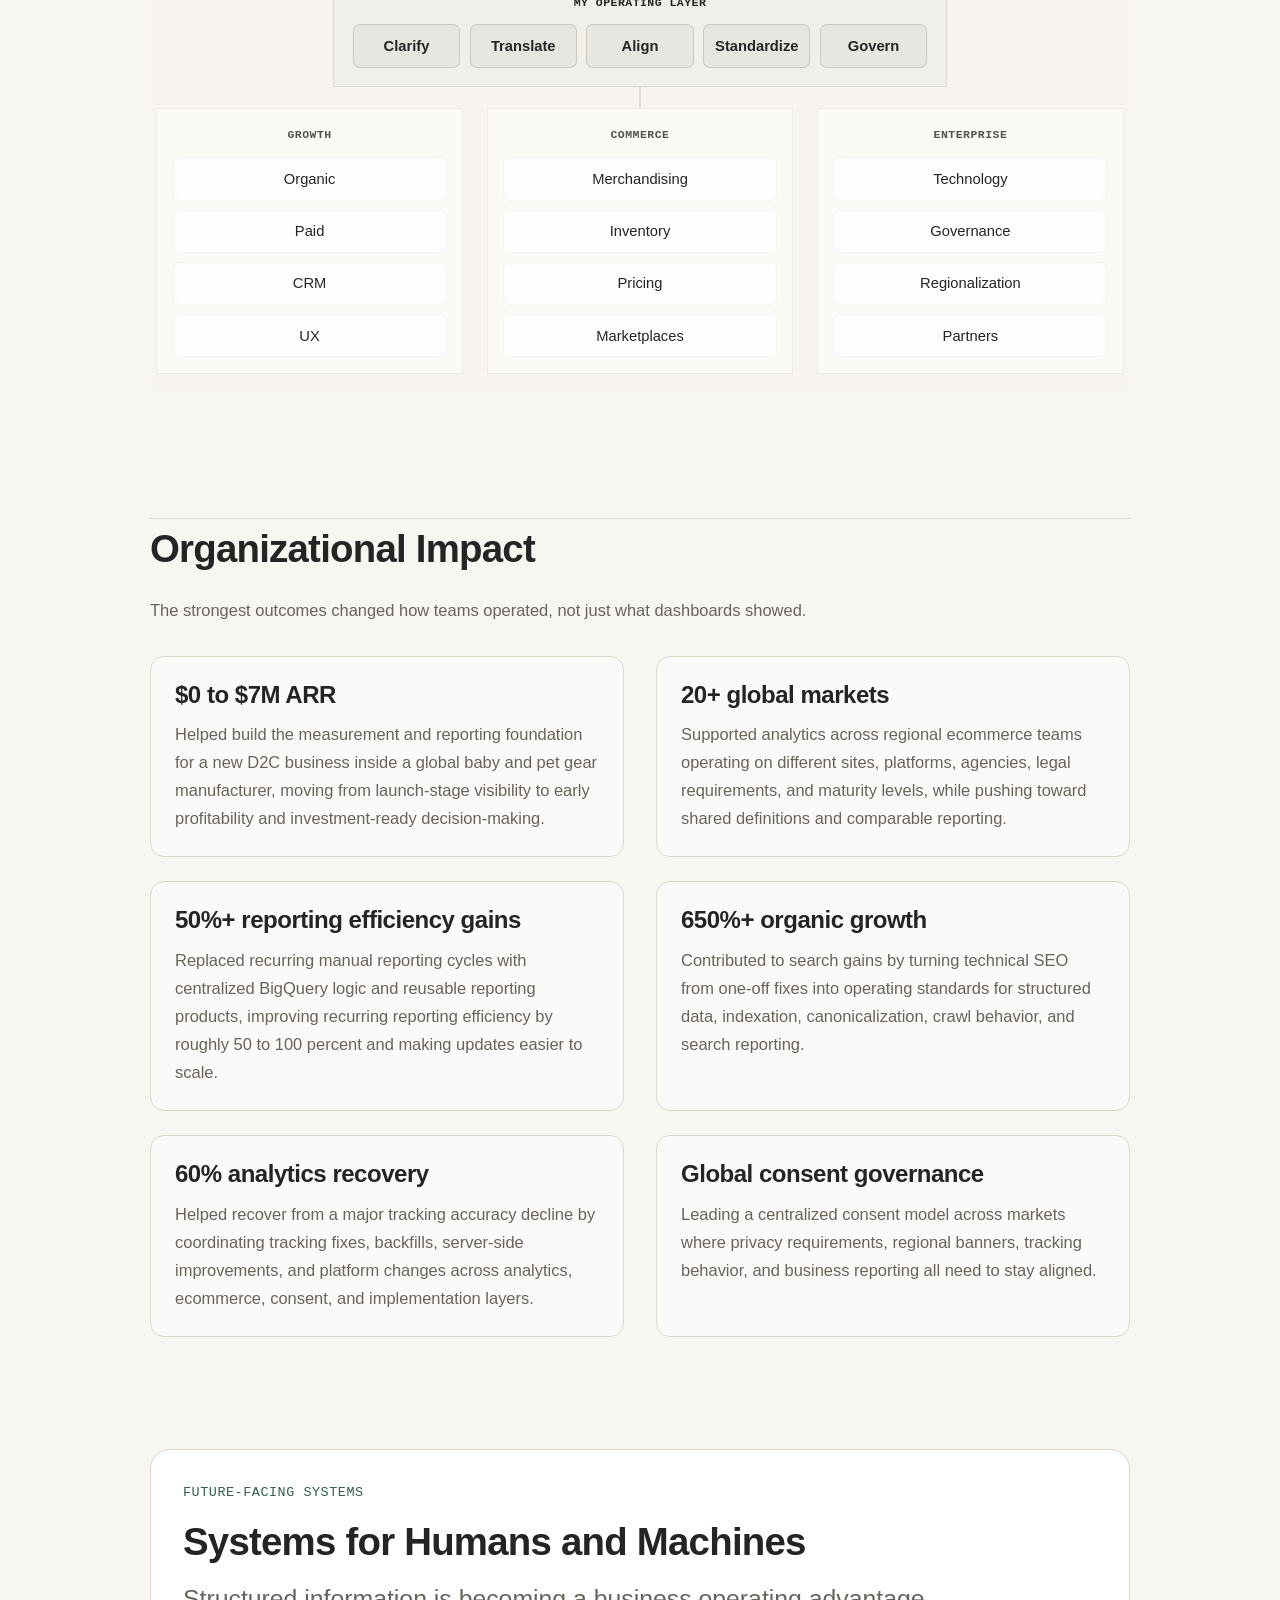
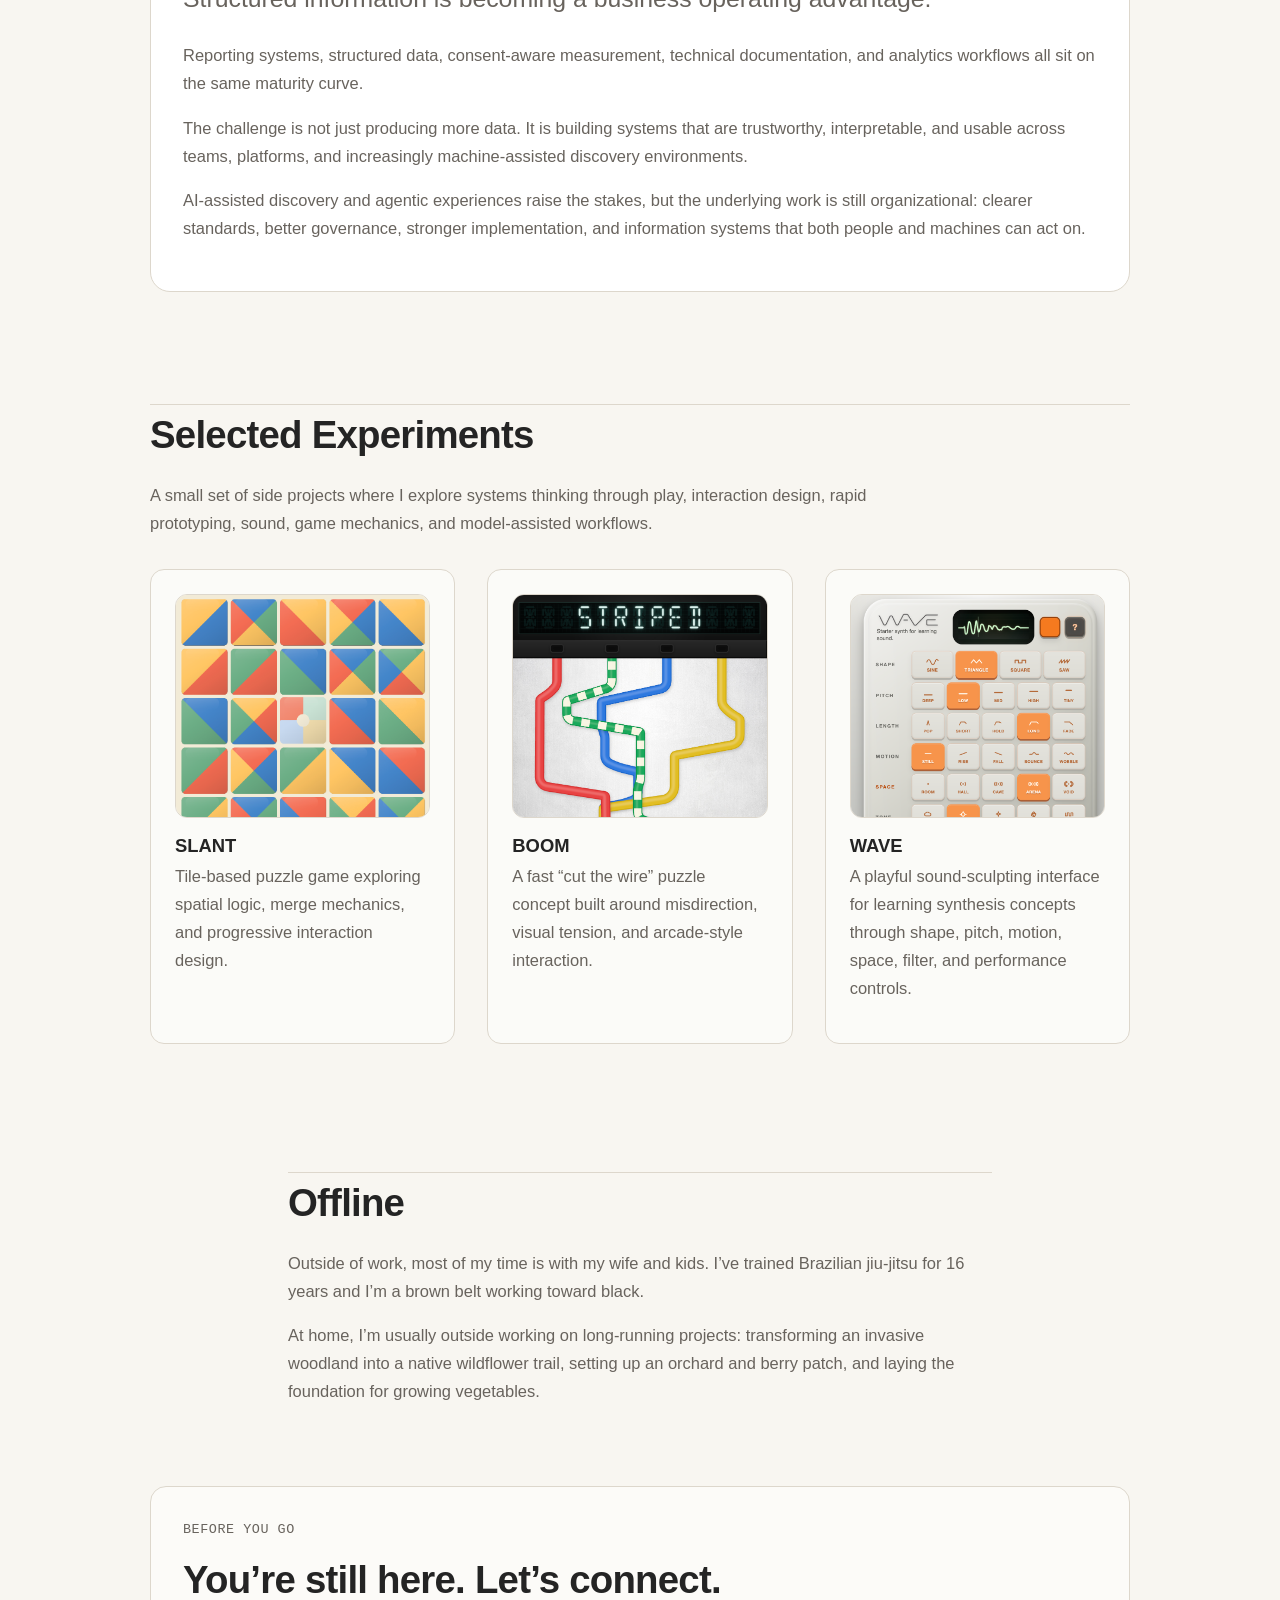
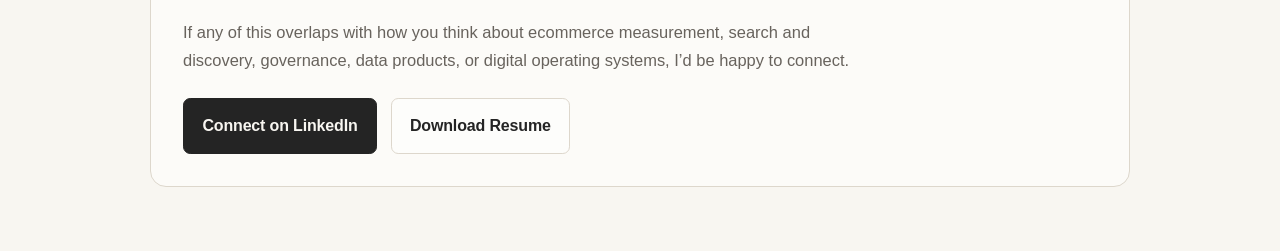
==== commit b1ae7436: "Mobile fixes" ====
--- a/index.html
+++ b/index.html
@@ -20,7 +20,7 @@
     />
     <meta
       property="og:image"
-      content="/assets/images/jonathan-moyer-portrait.jpg"
+      content="https://jonathan-moyer.com/assets/images/jonathan-moyer-portrait.jpg"
     />
     <meta property="og:url" content="https://jonathan-moyer.com/" />
     <meta name="twitter:card" content="summary_large_image" />
@@ -34,7 +34,7 @@
     />
     <meta
       name="twitter:image"
-      content="/assets/images/jonathan-moyer-portrait.jpg"
+      content="https://jonathan-moyer.com/assets/images/jonathan-moyer-portrait.jpg"
     />
     <link rel="icon" href="/favicon.svg" type="image/svg+xml" />
     <link rel="icon" href="/favicon-32x32.png" sizes="32x32" />
@@ -47,7 +47,7 @@
         "@type": "Person",
         "name": "Jonathan Moyer",
         "url": "https://jonathan-moyer.com/",
-        "image": "/assets/images/jonathan-moyer-portrait.jpg",
+        "image": "https://jonathan-moyer.com/assets/images/jonathan-moyer-portrait.jpg",
         "description": "Ecommerce analytics and measurement systems leader helping organizations turn fragmented analytics, search, governance, reporting, and infrastructure into trusted operating systems for better digital decisions.",
         "jobTitle": "Direct-to-Consumer Analytics Manager",
         "address": {
--- a/styles.css
+++ b/styles.css
@@ -8,10 +8,11 @@
   --color-accent-soft: #e5eee9;
   --max-width: 980px;
   --radius: 14px;
-  --font-sans: "IBM Plex Sans", "Inter", "Segoe UI", sans-serif;
+  --font-sans: -apple-system, BlinkMacSystemFont, "Segoe UI", "Helvetica Neue",
+    Arial, sans-serif;
   --font-serif: "Iowan Old Style", "Palatino Linotype", "Book Antiqua",
     "Georgia", serif;
-  --font-mono: "IBM Plex Mono", "SFMono-Regular", monospace;
+  --font-mono: "SFMono-Regular", Consolas, "Liberation Mono", monospace;
   --font-heading: var(--font-sans);
   --font-body: var(--font-sans);
   --space-1: 0.5rem;
@@ -28,10 +29,6 @@
 *::before,
 *::after {
   box-sizing: border-box;
-}
-
-html {
-  scroll-behavior: smooth;
 }
 
 body {
@@ -135,7 +132,7 @@
   border-radius: 0.45rem;
   font-family: var(--font-heading);
   color: var(--color-text);
-  font-size: 1.05rem;
+  font-size: 1.3rem;
   font-weight: 750;
   letter-spacing: -0.033em;
   text-decoration: none;
@@ -902,8 +899,12 @@
     justify-content: space-between;
     flex-direction: row;
     flex-wrap: wrap;
-    gap: 0.7rem var(--space-3);
+    gap: 0.65rem 0.85rem;
     padding: 0.8rem 0;
+  }
+
+  .site-title__mark {
+    transform: translateY(-1px);
   }
 
   .site-nav {
@@ -911,7 +912,7 @@
     width: auto;
     flex-wrap: nowrap;
     justify-content: flex-start;
-    gap: 0.65rem;
+    gap: 0.52rem;
     overflow-x: auto;
     padding-bottom: 0.2rem;
     scrollbar-width: none;
@@ -924,7 +925,7 @@
 
   .site-nav a {
     white-space: nowrap;
-    font-size: 0.82rem;
+    font-size: 0.75rem;
   }
 
   .story-step {
@@ -982,17 +983,26 @@
     border-radius: 6px;
   }
 
+  .translation-operating-layer__list li {
+    font-size: 0.65rem;
+    min-width: 0;
+    padding-left: 0.22rem;
+    padding-right: 0.22rem;
+    white-space: nowrap;
+    letter-spacing: -0.01em;
+  }
+
   .translation-operating-layer {
     gap: 0.48rem;
     max-width: none;
-    padding: 0.66rem 0.66rem 0.74rem;
+    padding: 0.66rem 0.4rem 0.74rem;
     border-color: rgba(190, 186, 177, 0.56);
     background: rgba(240, 238, 233, 0.96);
   }
 
   .translation-operating-layer__list {
     gap: 0.34rem;
-    grid-template-columns: repeat(5, minmax(4rem, 1fr));
+    grid-template-columns: repeat(5, minmax(0, 1fr));
   }
 
   .closing-card {
@@ -1131,3 +1141,8 @@
     text-decoration: underline;
   }
 }
+@media (prefers-reduced-motion: no-preference) {
+  html {
+    scroll-behavior: smooth;
+  }
+}
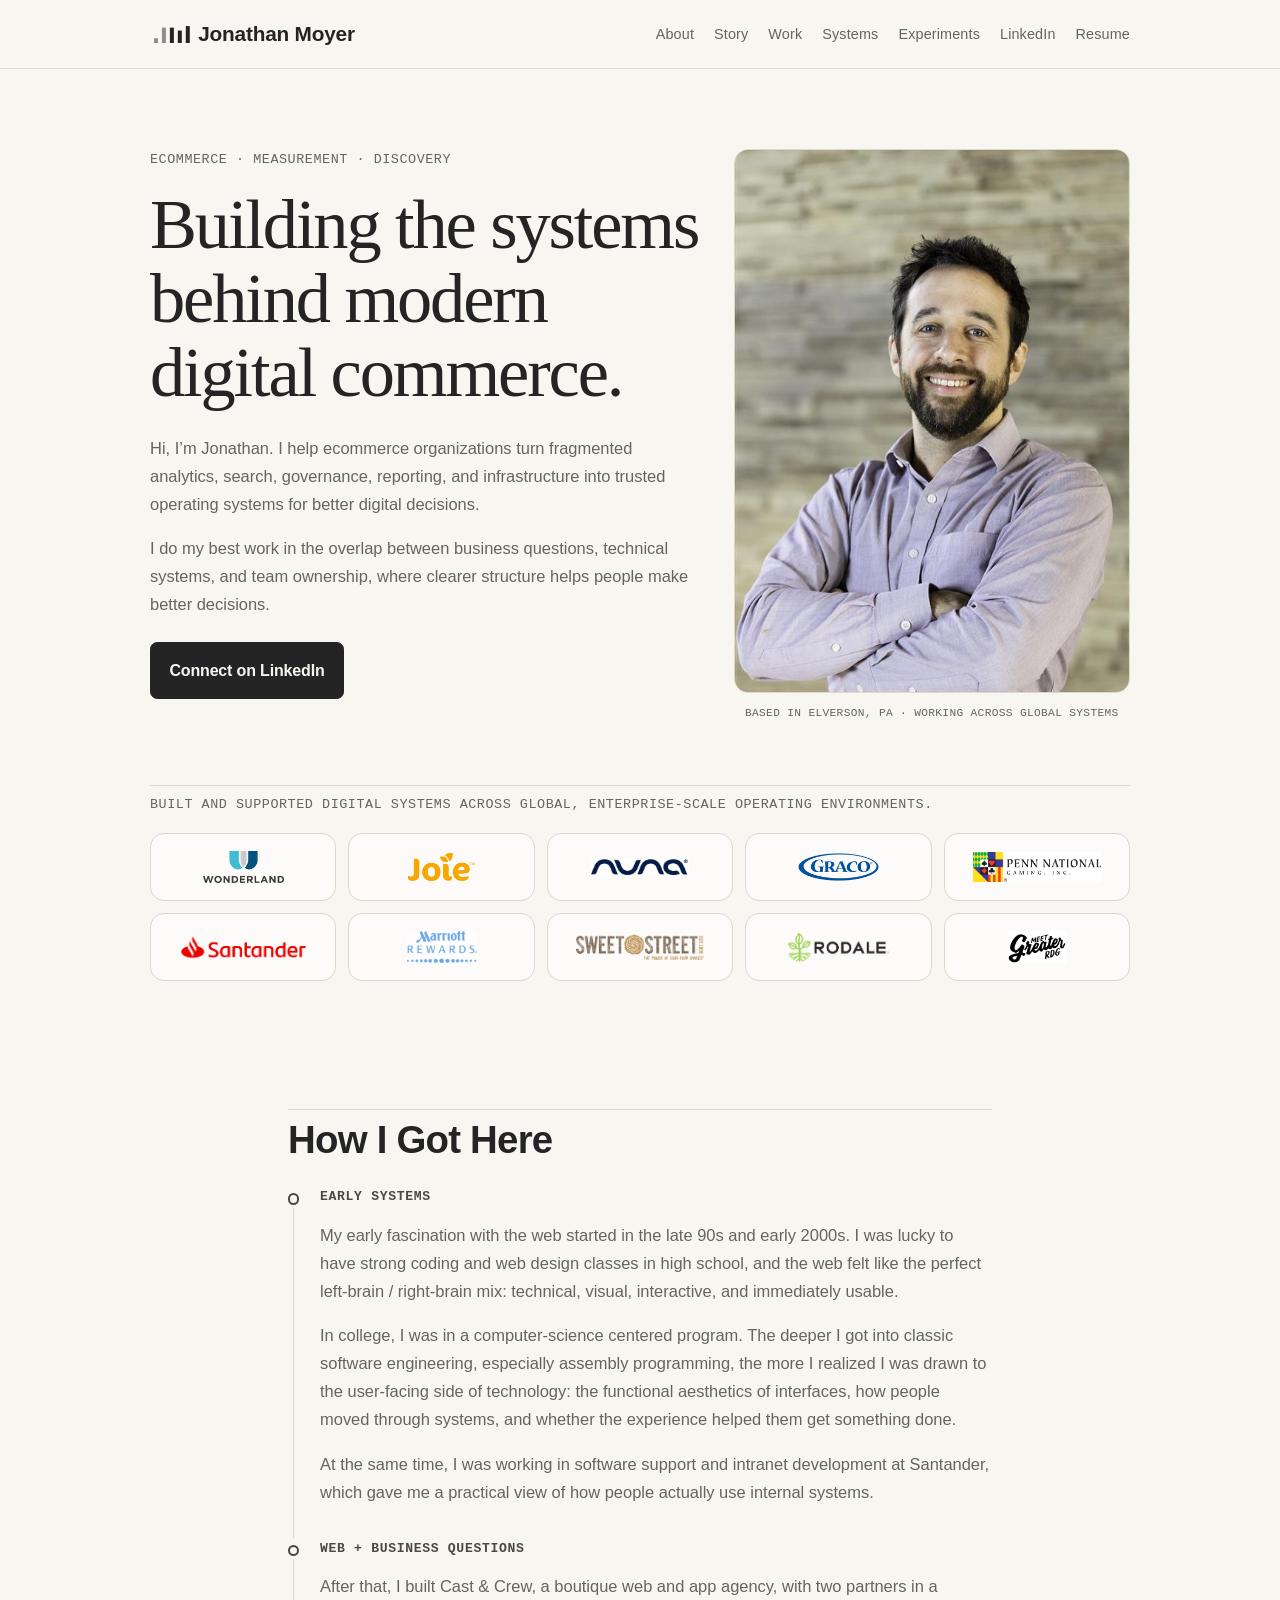
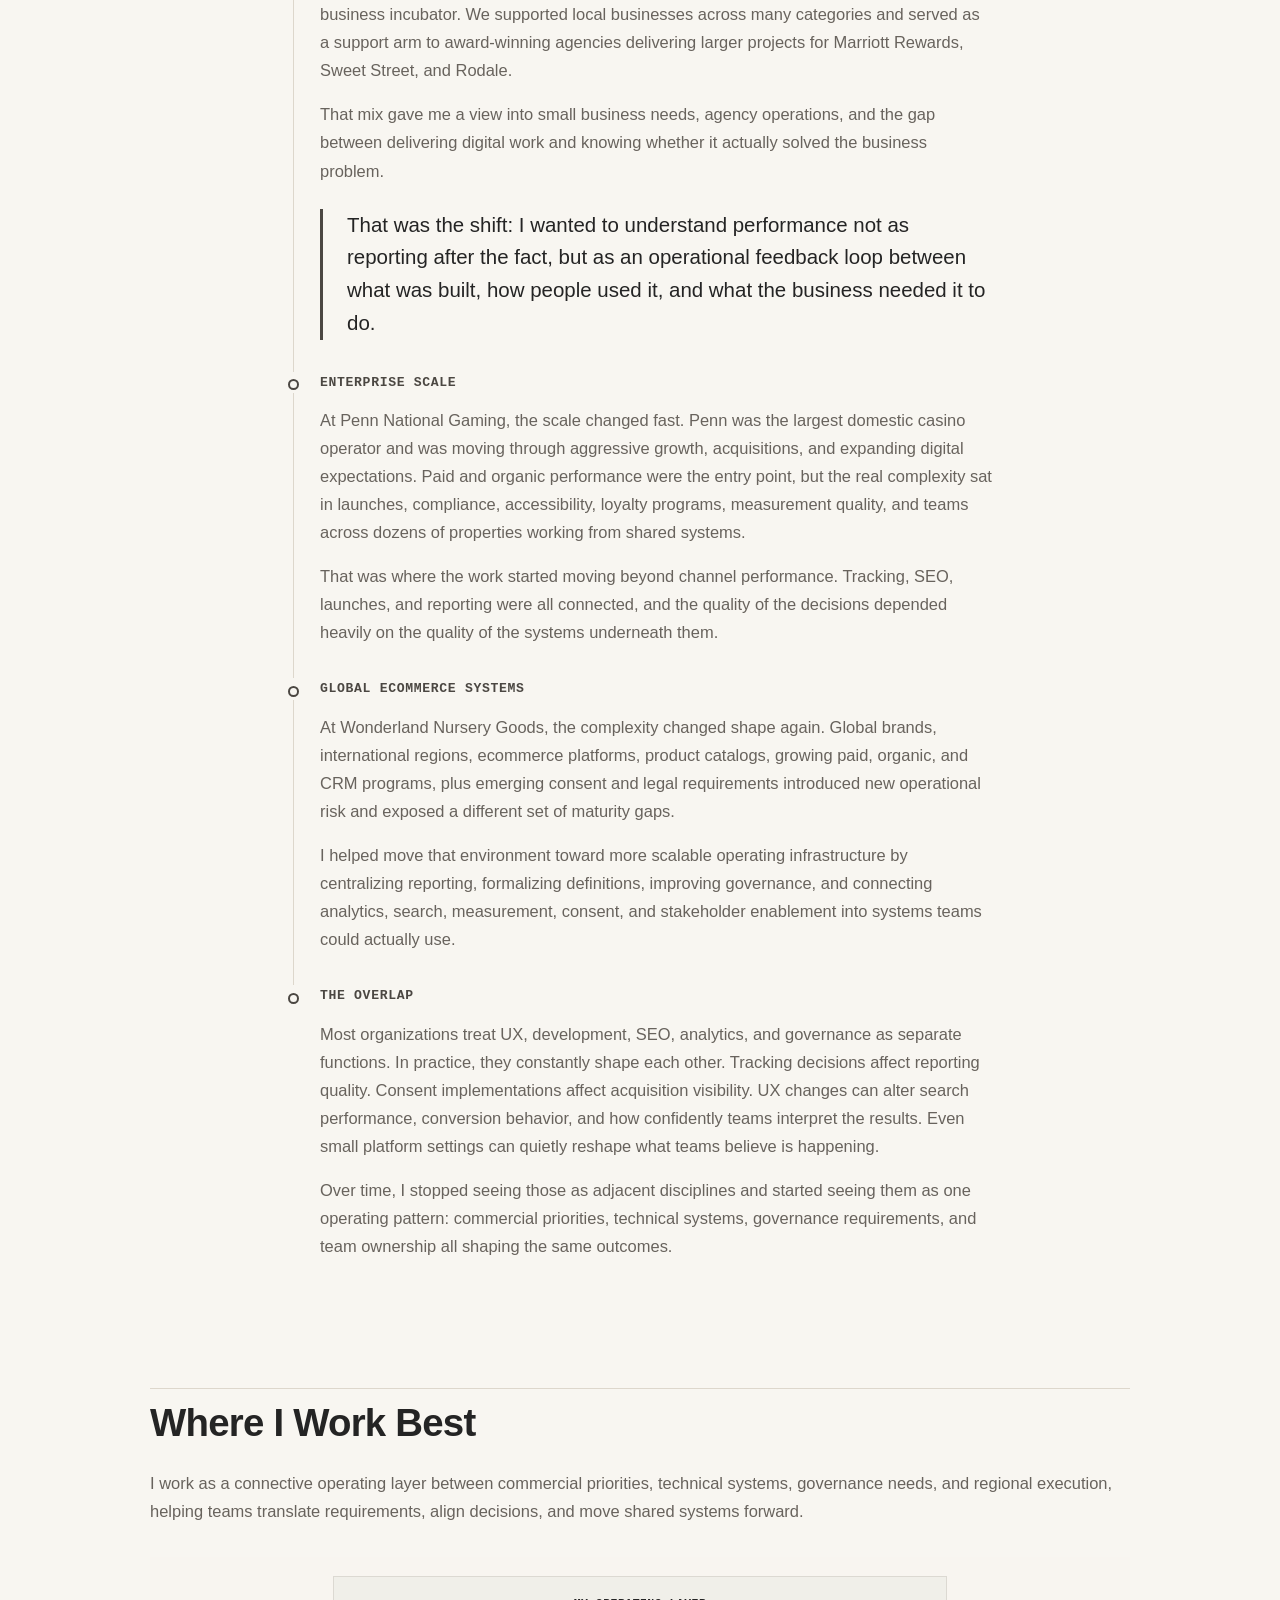
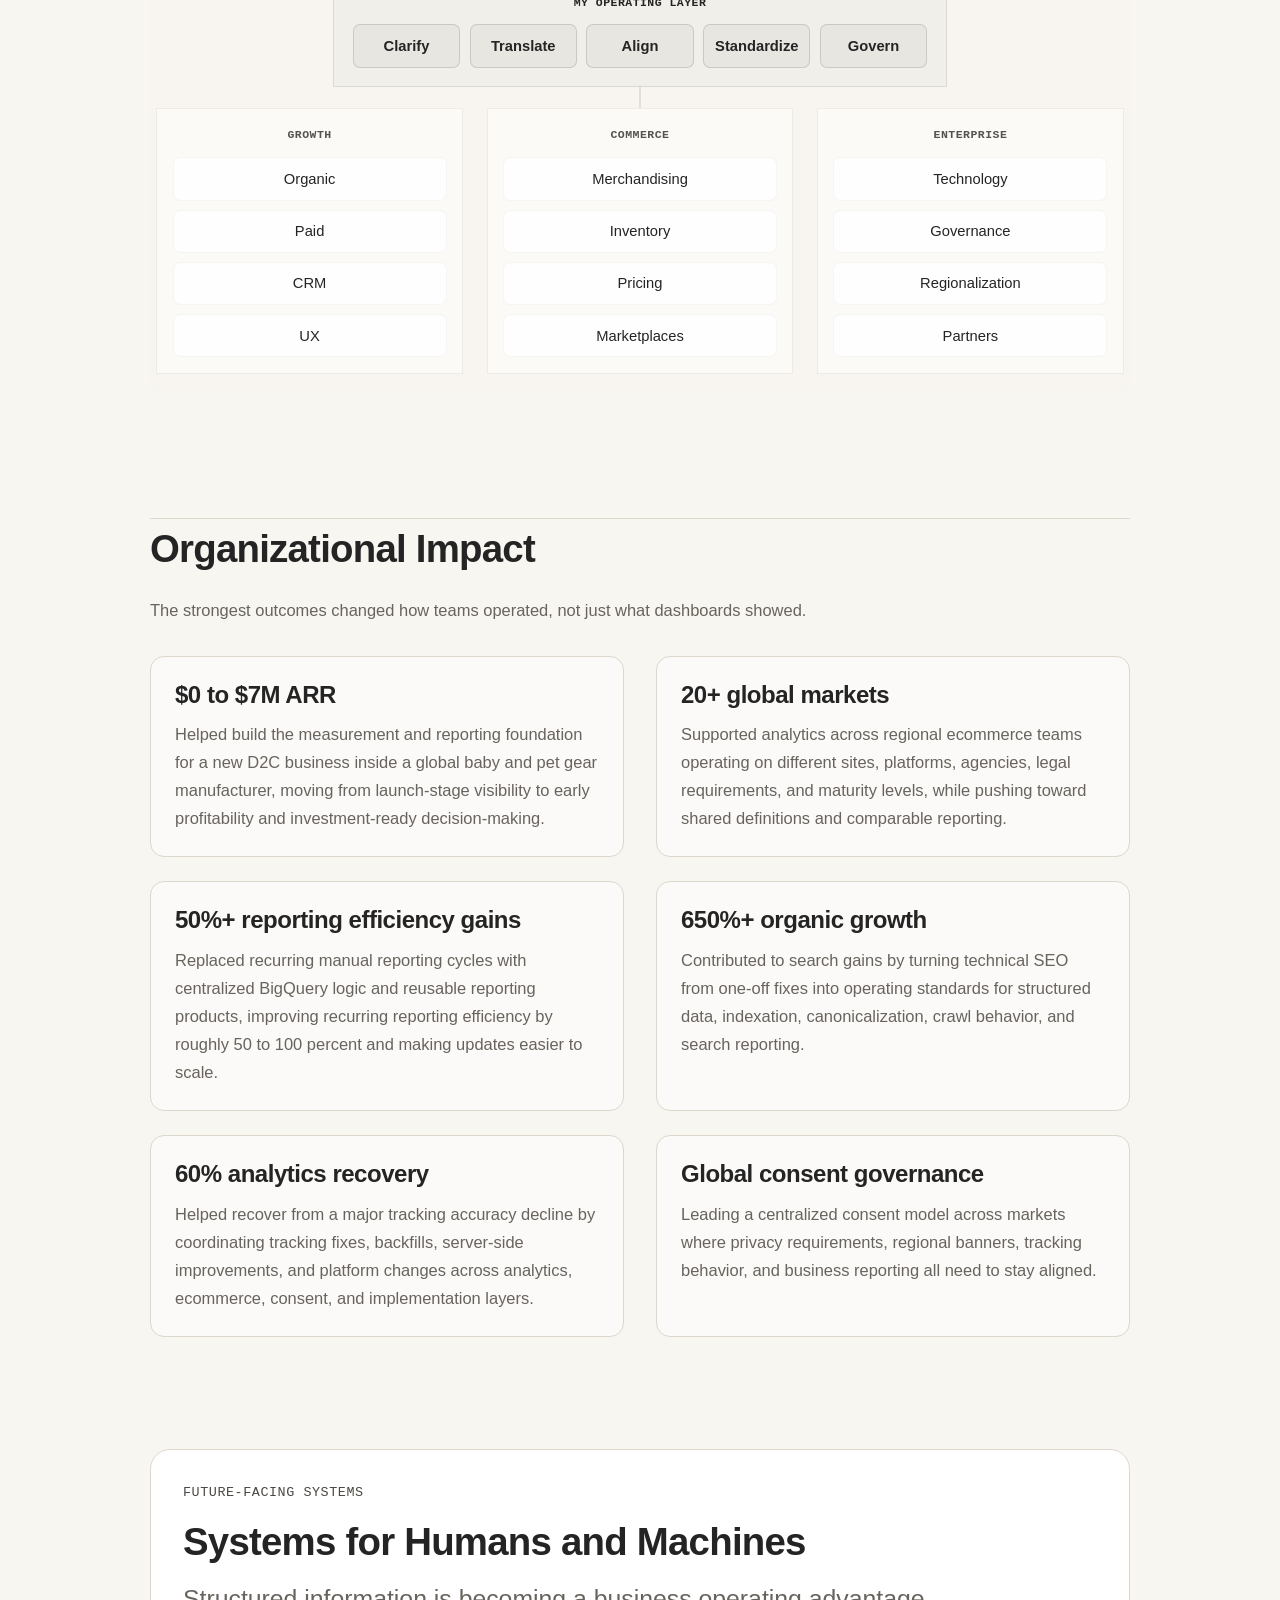
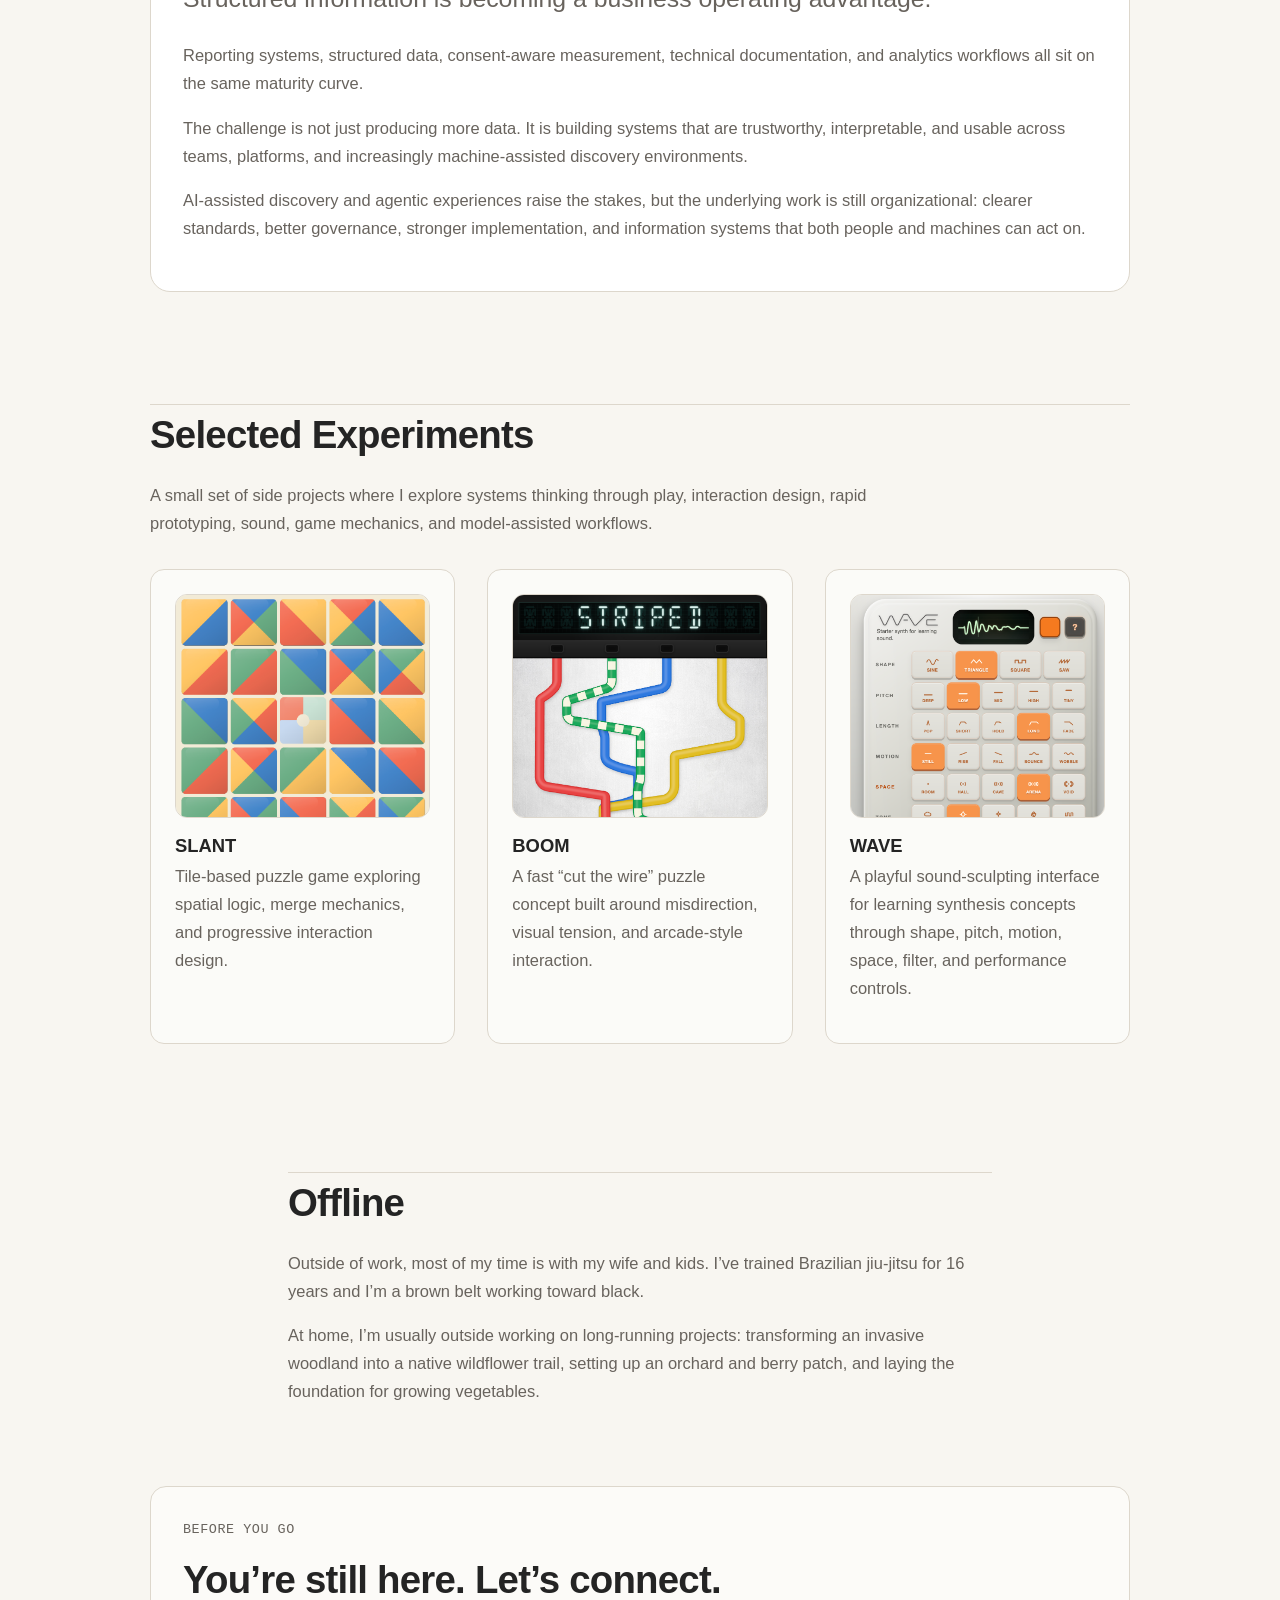
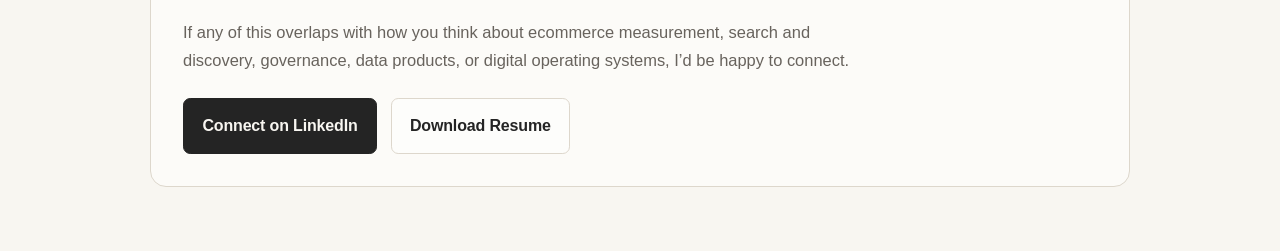
==== commit 0868b25f: "Title + Logo Adjustments" ====
--- a/index.html
+++ b/index.html
@@ -87,15 +87,15 @@
         <a class="site-title" href="#top">
           <svg
             class="site-title__mark"
-            viewBox="0 6 46 28"
+            viewBox="0 6 54 28"
             aria-hidden="true"
             focusable="false"
           >
             <rect class="site-title__bar site-title__bar--light" x="0" y="26" width="6" height="8" />
-            <rect class="site-title__bar site-title__bar--light" x="10" y="10" width="6" height="24" />
-            <rect class="site-title__bar site-title__bar--dark" x="20" y="10" width="6" height="24" />
-            <rect class="site-title__bar site-title__bar--dark" x="30" y="14.4" width="6" height="19.6" />
-            <rect class="site-title__bar site-title__bar--dark" x="40" y="7.6" width="6" height="26.4" />
+            <rect class="site-title__bar site-title__bar--light" x="12" y="10" width="6" height="24" />
+            <rect class="site-title__bar site-title__bar--dark" x="24" y="10" width="6" height="24" />
+            <rect class="site-title__bar site-title__bar--dark" x="36" y="14.4" width="6" height="19.6" />
+            <rect class="site-title__bar site-title__bar--dark" x="48" y="7.6" width="6" height="26.4" />
           </svg>
           <span>Jonathan Moyer</span>
         </a>
@@ -173,8 +173,8 @@
           </h2>
           <div class="section-heading section-heading--compact">
             <p class="section-label">
-              Built and supported digital systems across enterprise, global,
-              and local operating environments.
+              Built and supported digital systems across global,
+              enterprise-scale operating environments.
             </p>
           </div>
 
--- a/styles.css
+++ b/styles.css
@@ -4,8 +4,8 @@
   --color-text: #242424;
   --color-muted: #68635d;
   --color-border: #ddd7cc;
-  --color-accent: #315f52;
-  --color-accent-soft: #e5eee9;
+  --color-accent: #4b4742;
+  --color-accent-soft: #ebe7e0;
   --max-width: 980px;
   --radius: 14px;
   --font-sans: -apple-system, BlinkMacSystemFont, "Segoe UI", "Helvetica Neue",
@@ -47,12 +47,12 @@
 }
 
 a:hover {
-  color: #22483d;
+  color: #3f3b37;
 }
 
 a:focus-visible,
 button:focus-visible {
-  outline: 3px solid rgba(49, 95, 82, 0.28);
+  outline: 3px solid rgba(75, 71, 66, 0.28);
   outline-offset: 4px;
 }
 
@@ -128,13 +128,13 @@
   display: inline-flex;
   align-items: center;
   gap: 0.5rem;
-  padding: 0.35rem 0.55rem;
+  padding: 0.35rem 0.55rem 0.35rem 0.28rem;
   border-radius: 0.45rem;
   font-family: var(--font-heading);
   color: var(--color-text);
   font-size: 1.3rem;
   font-weight: 750;
-  letter-spacing: -0.033em;
+  letter-spacing: -0.01em;
   text-decoration: none;
   transition: background-color 160ms ease, color 160ms ease;
 }
@@ -176,7 +176,7 @@
 
 .site-title:focus-visible {
   outline: none;
-  box-shadow: 0 0 0 3px rgba(49, 95, 82, 0.18);
+  box-shadow: 0 0 0 3px rgba(75, 71, 66, 0.18);
 }
 
 .site-nav {
@@ -356,7 +356,7 @@
   border: 1px solid rgba(104, 99, 93, 0.55);
   border-radius: 999px;
   background: var(--color-bg);
-  box-shadow: 0 0 0 2px rgba(49, 95, 82, 0.025);
+  box-shadow: 0 0 0 2px rgba(75, 71, 66, 0.025);
   transform: translateY(-50%);
 }
 
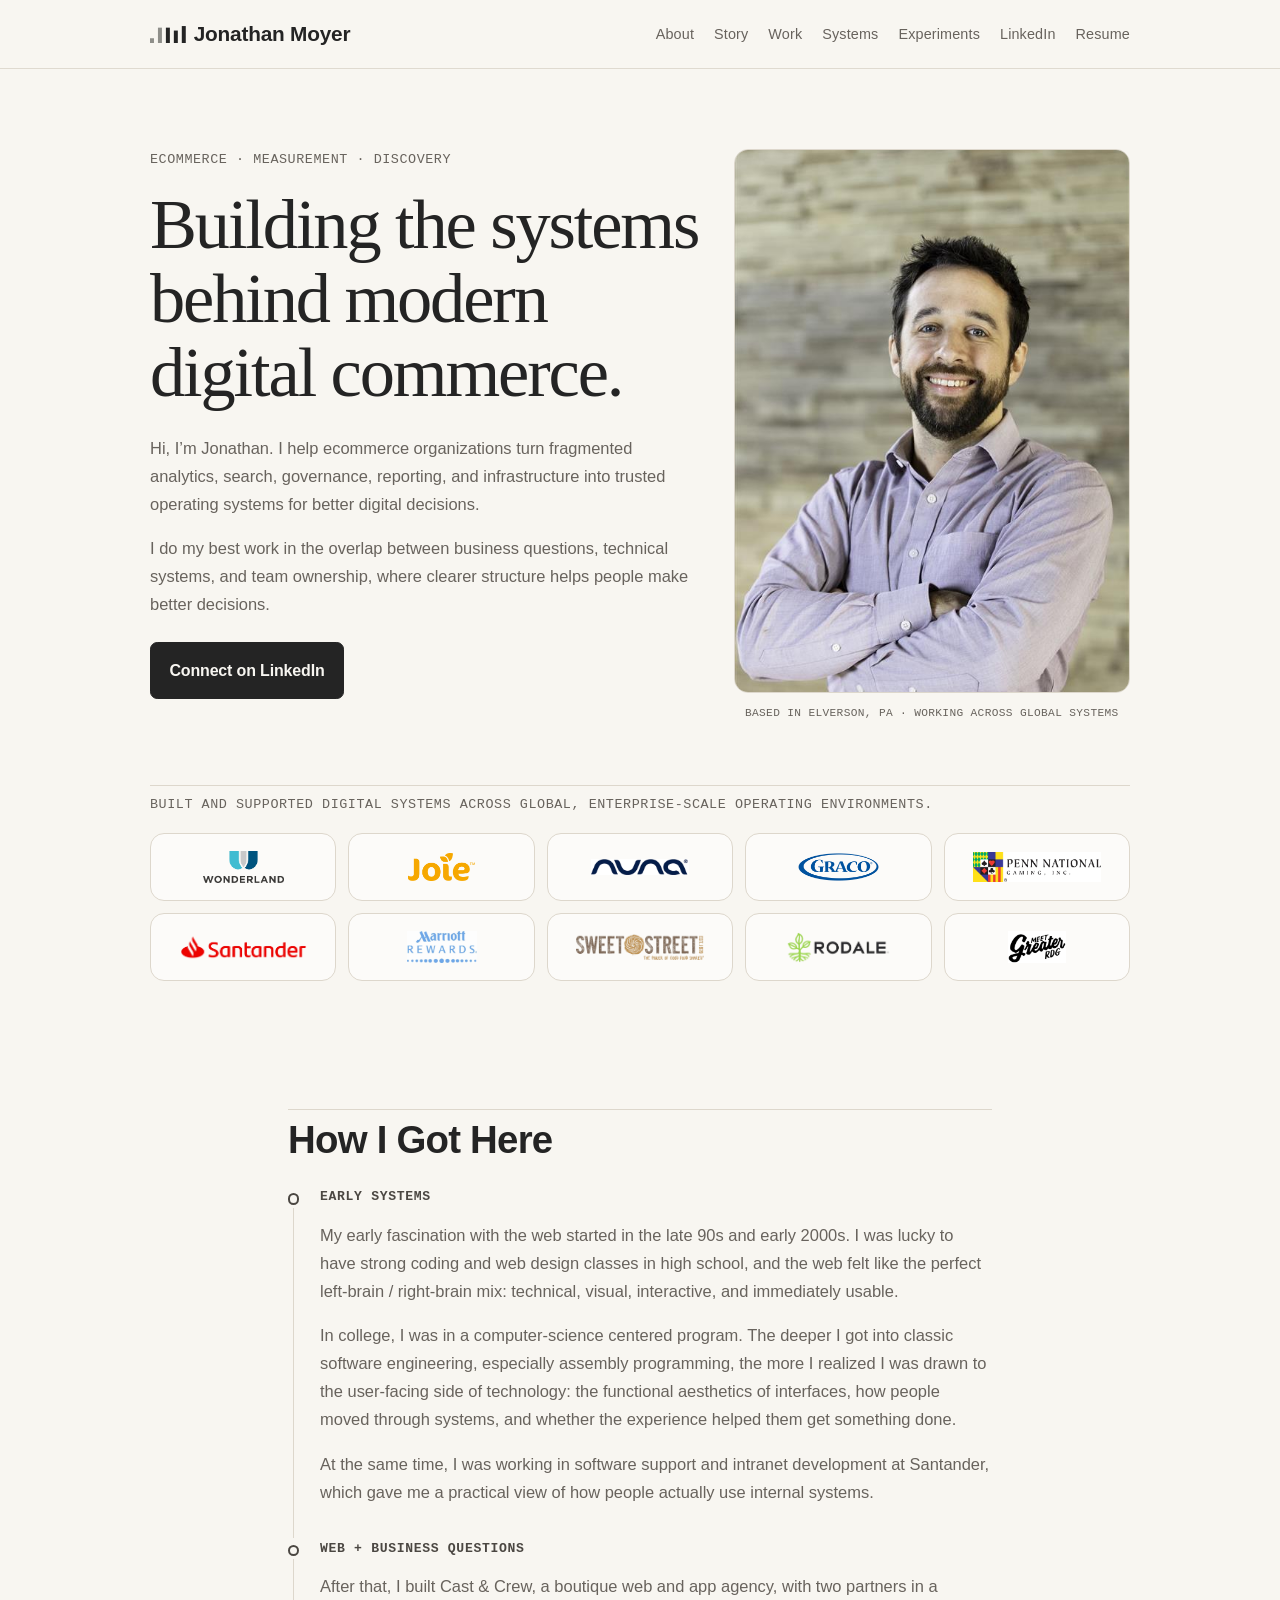
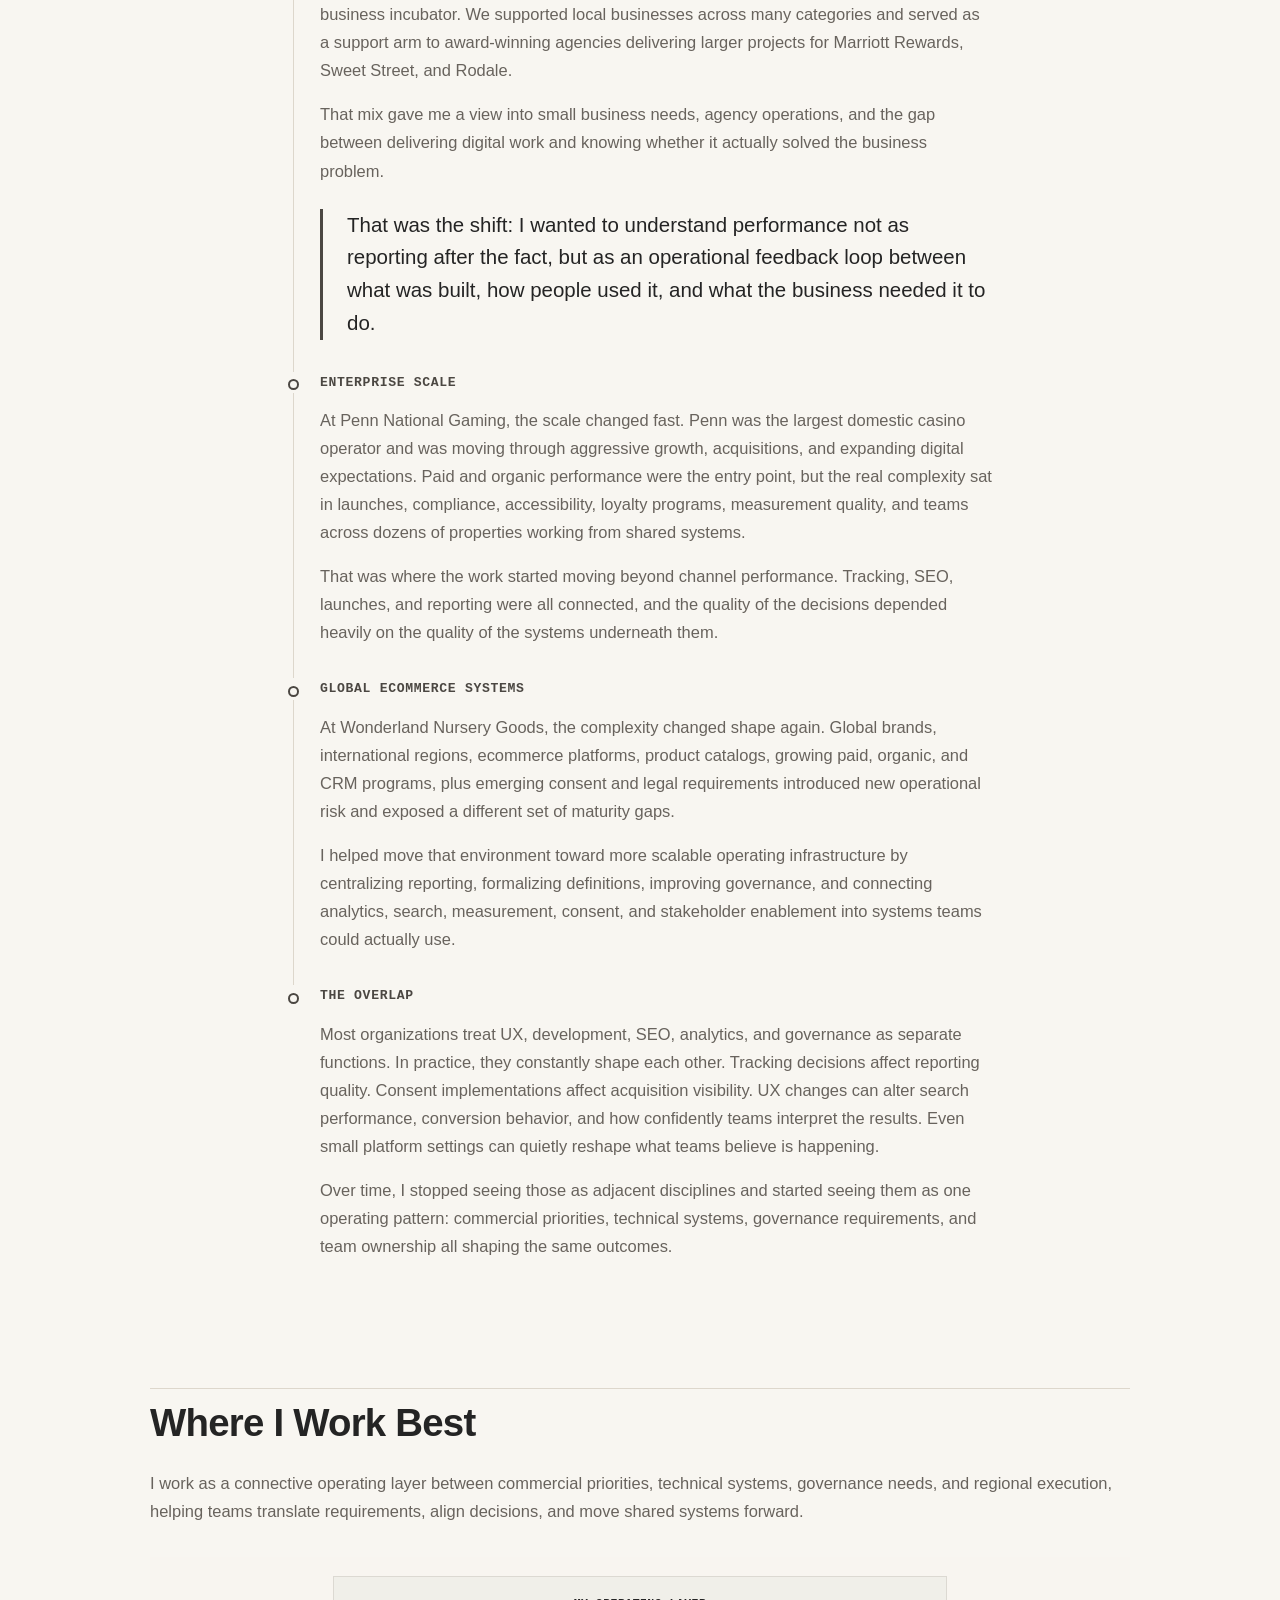
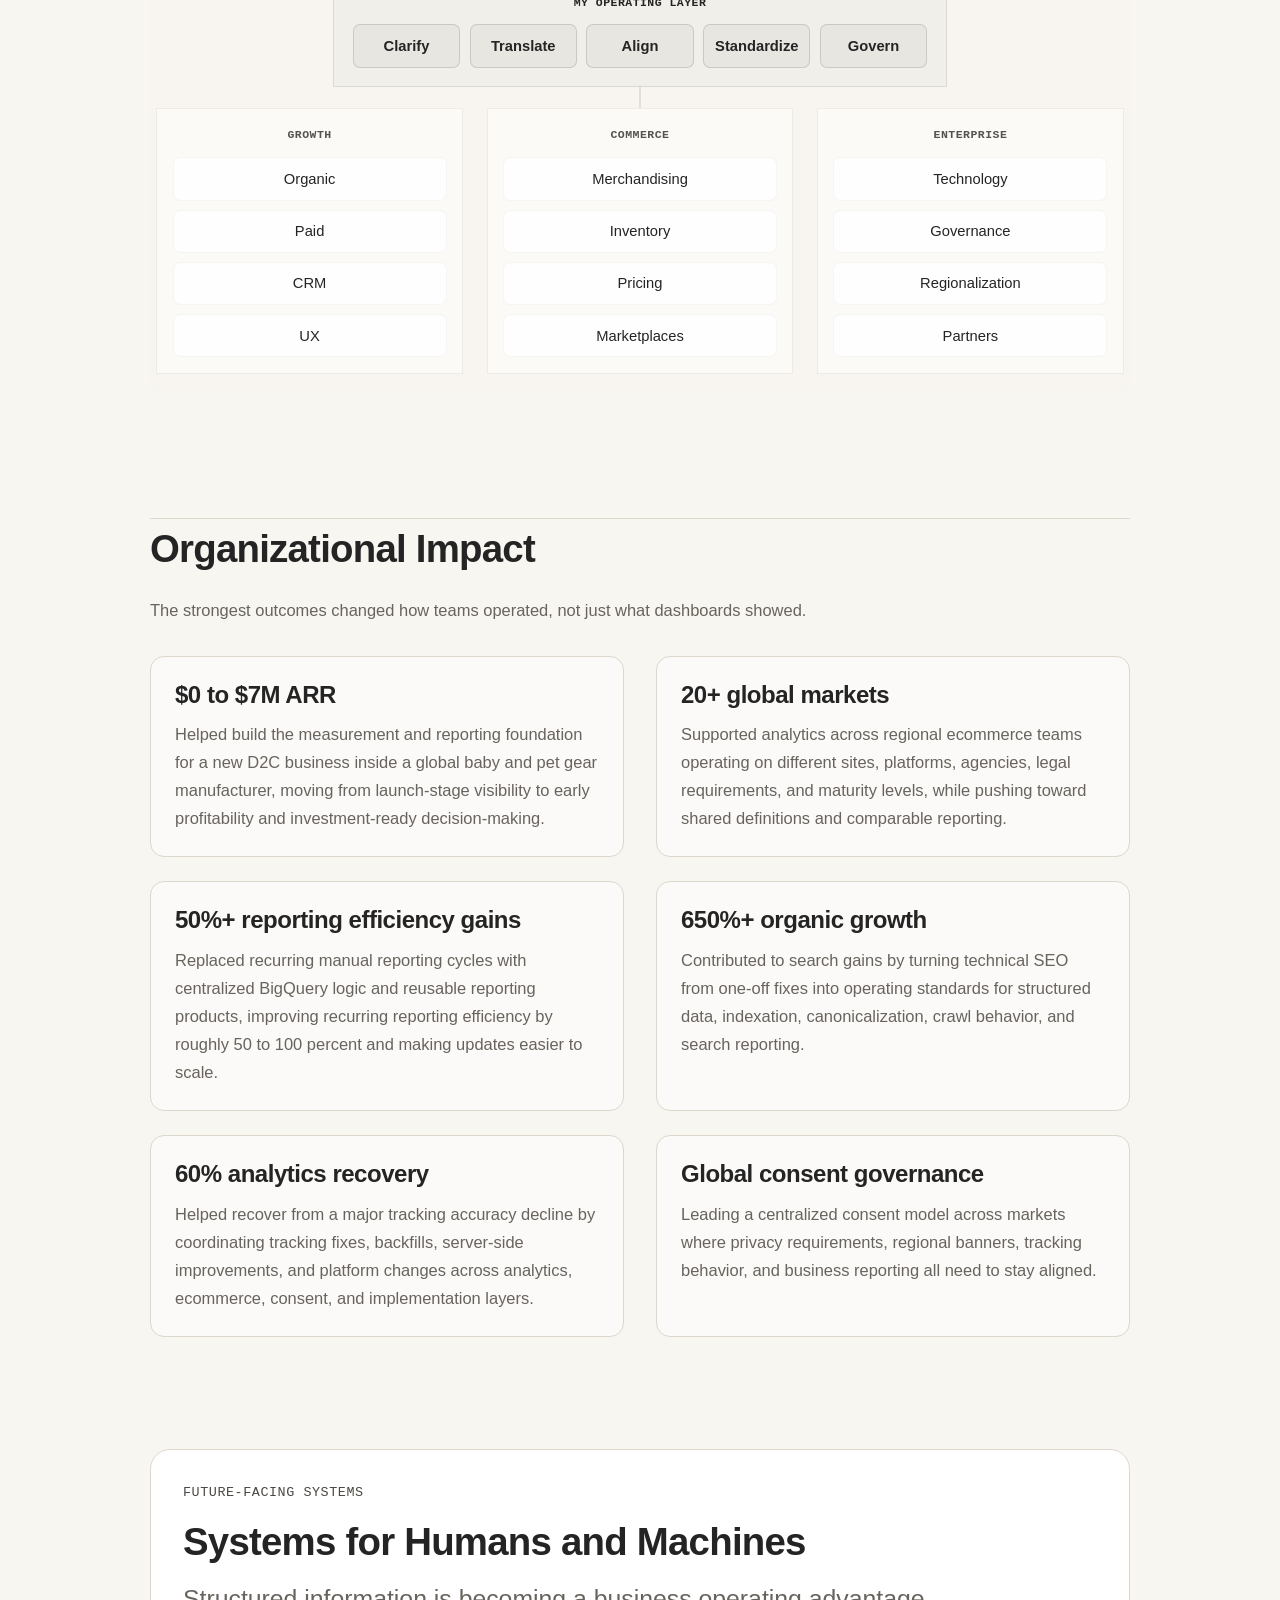
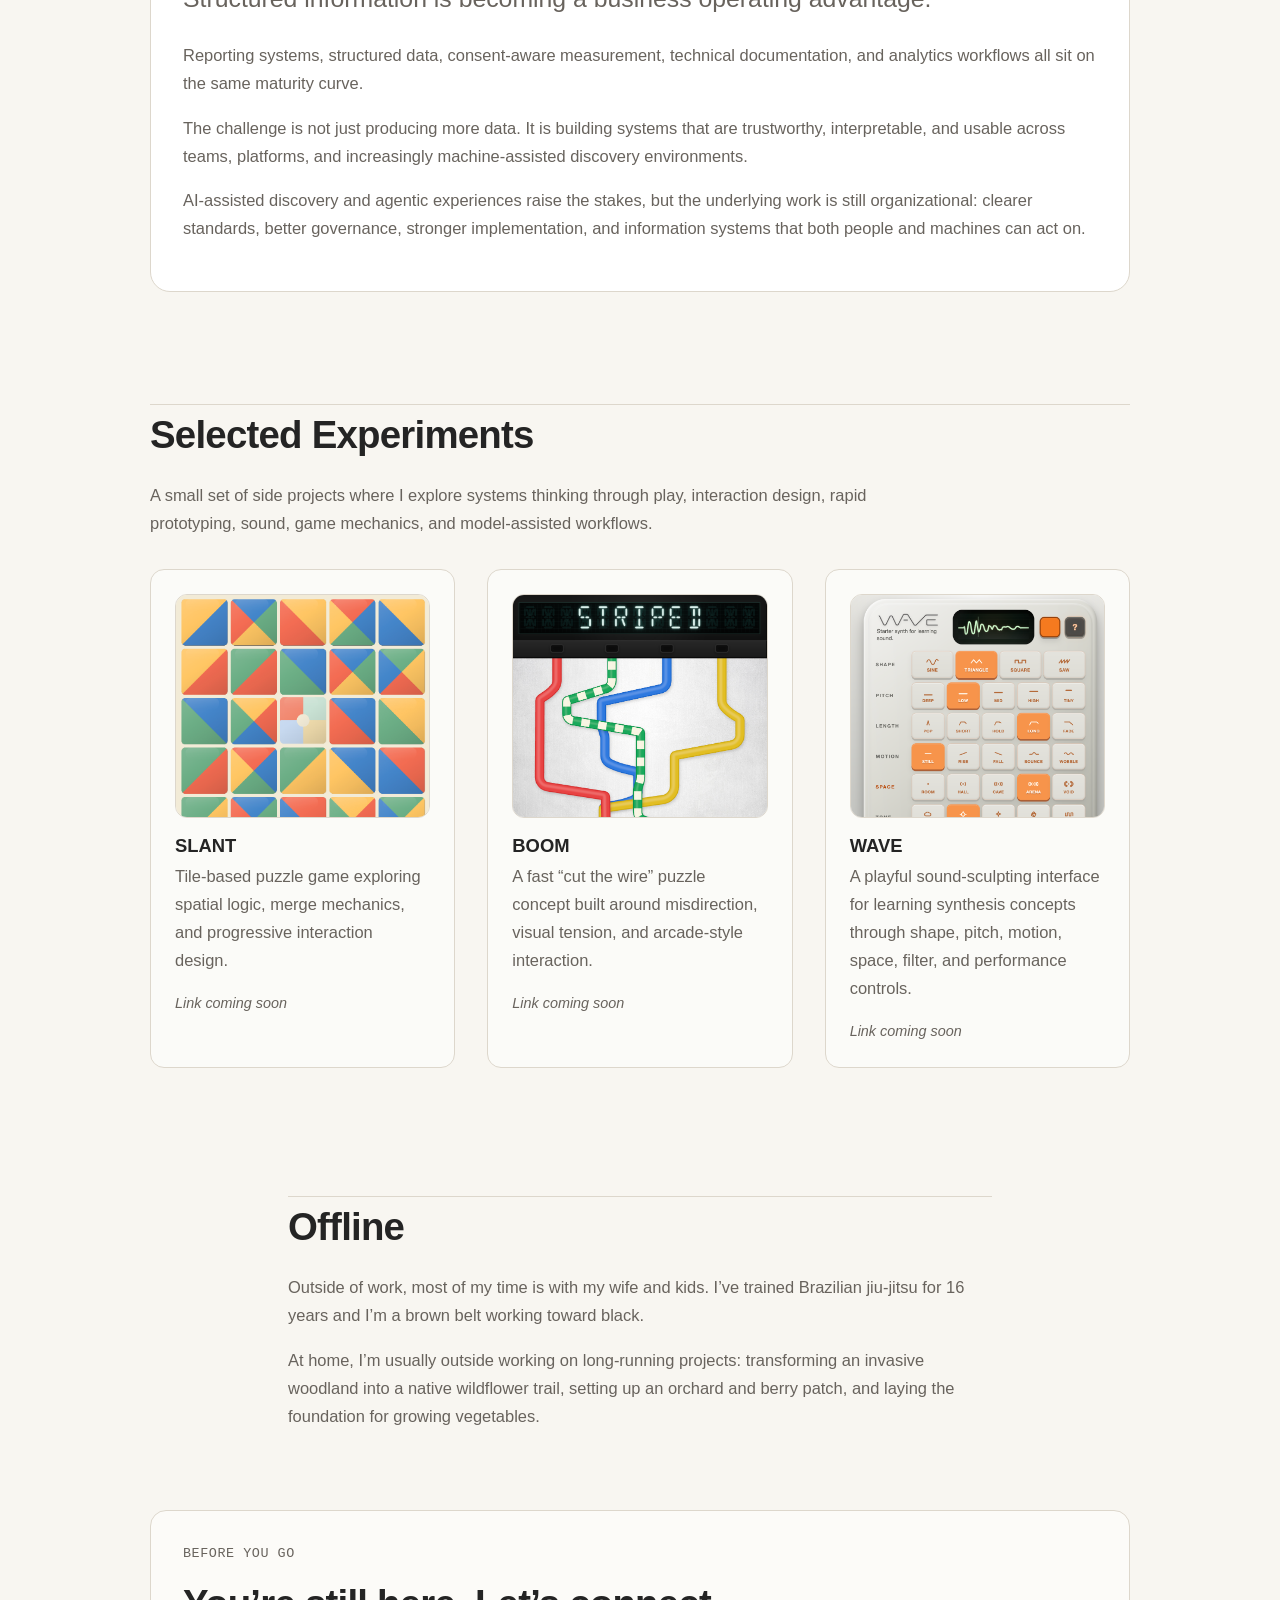
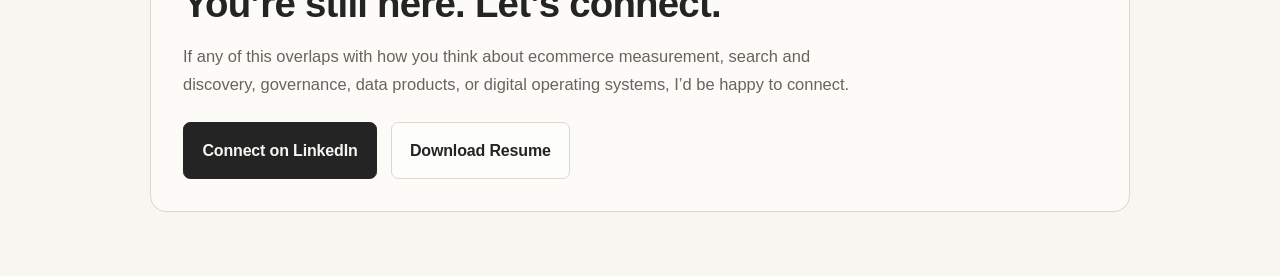
==== commit d75b4ef2: "Experiments coming soon" ====
--- a/index.html
+++ b/index.html
@@ -627,6 +627,9 @@
                 Tile-based puzzle game exploring spatial logic, merge
                 mechanics, and progressive interaction design.
               </p>
+              <div class="project-links" aria-label="SLANT project status">
+                <span>Link coming soon</span>
+              </div>
             </article>
 
             <article class="project-card">
@@ -644,6 +647,9 @@
                 A fast &ldquo;cut the wire&rdquo; puzzle concept built around
                 misdirection, visual tension, and arcade-style interaction.
               </p>
+              <div class="project-links" aria-label="BOOM project status">
+                <span>Link coming soon</span>
+              </div>
             </article>
 
             <article class="project-card">
@@ -662,6 +668,9 @@
                 concepts through shape, pitch, motion, space, filter, and
                 performance controls.
               </p>
+              <div class="project-links" aria-label="WAVE project status">
+                <span>Link coming soon</span>
+              </div>
             </article>
           </div>
         </div>
--- a/styles.css
+++ b/styles.css
@@ -128,7 +128,7 @@
   display: inline-flex;
   align-items: center;
   gap: 0.5rem;
-  padding: 0.35rem 0.55rem 0.35rem 0.28rem;
+  padding: 0.35rem 0;
   border-radius: 0.45rem;
   font-family: var(--font-heading);
   color: var(--color-text);
@@ -831,6 +831,12 @@
   margin-top: var(--space-3);
 }
 
+.project-links span {
+  color: var(--color-muted);
+  font-size: 0.9rem;
+  font-style: italic;
+}
+
 .statement-list,
 .simple-list,
 .contact-list {
